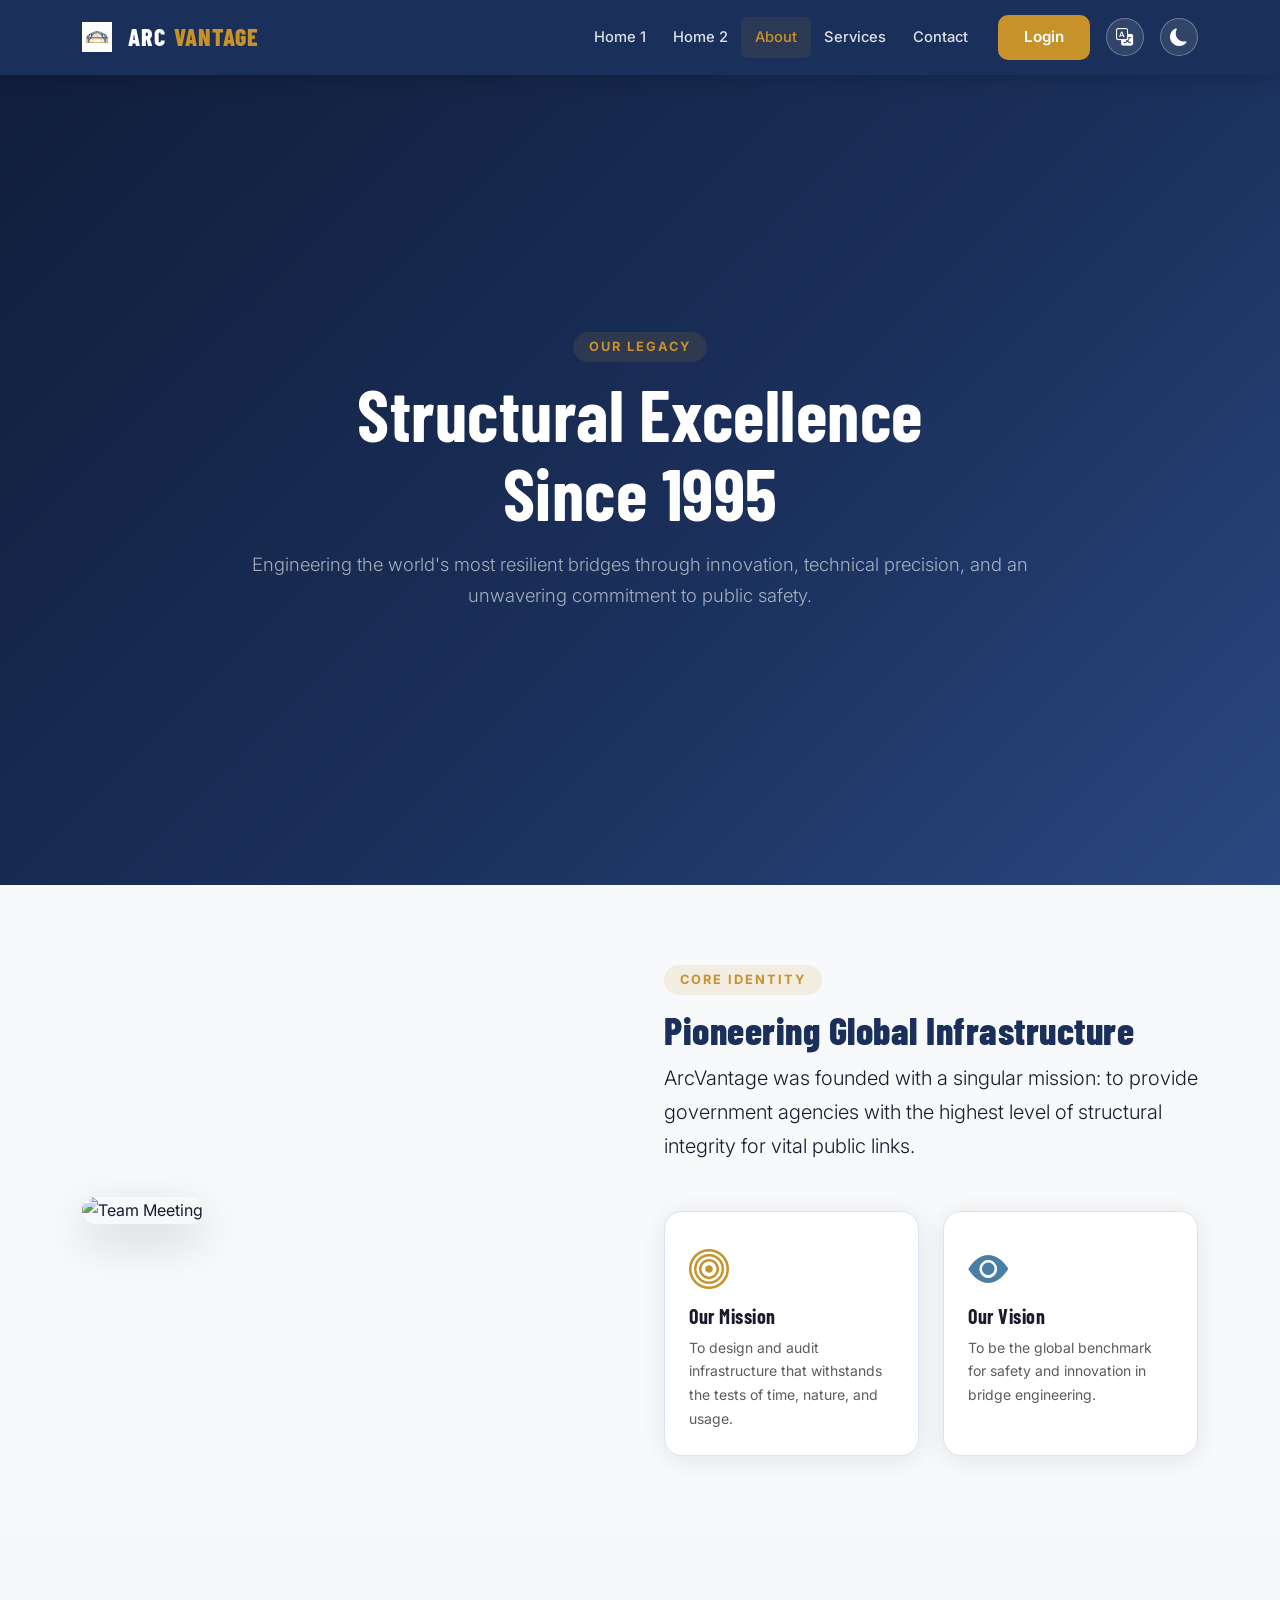
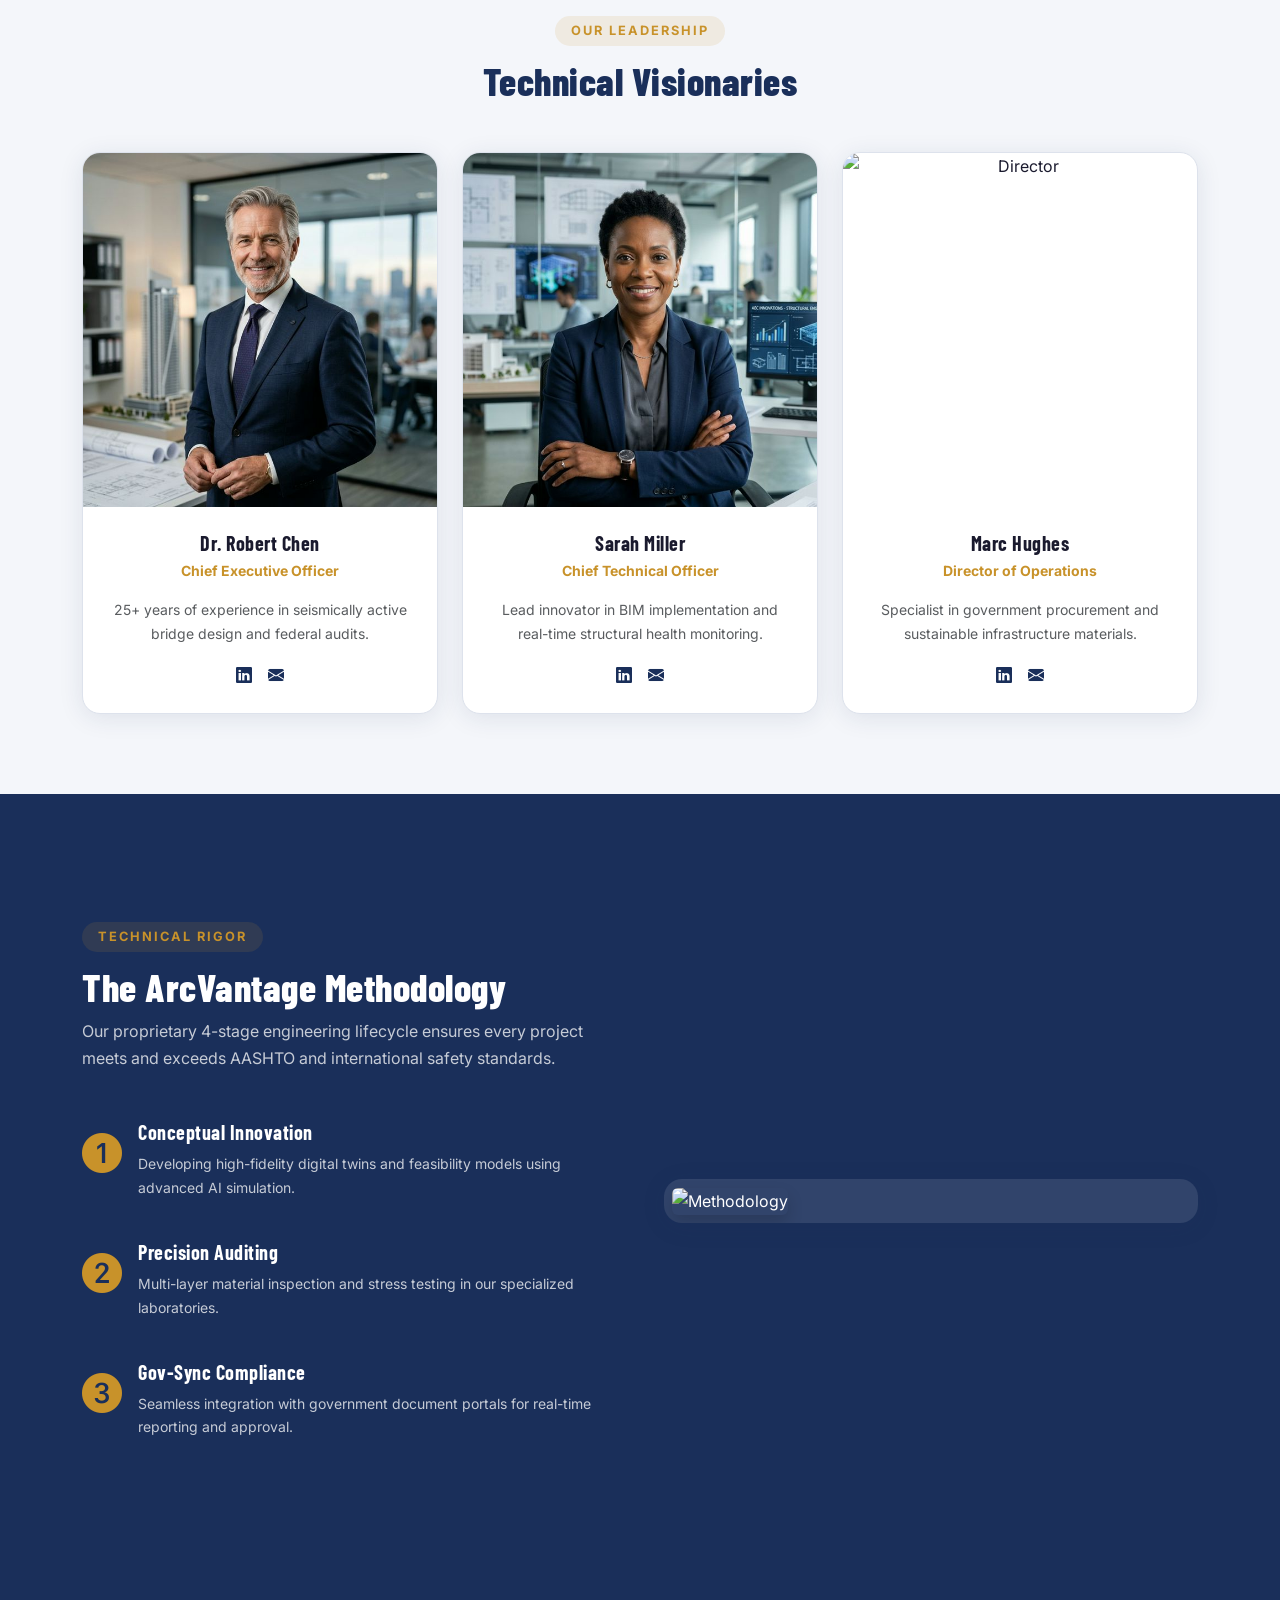
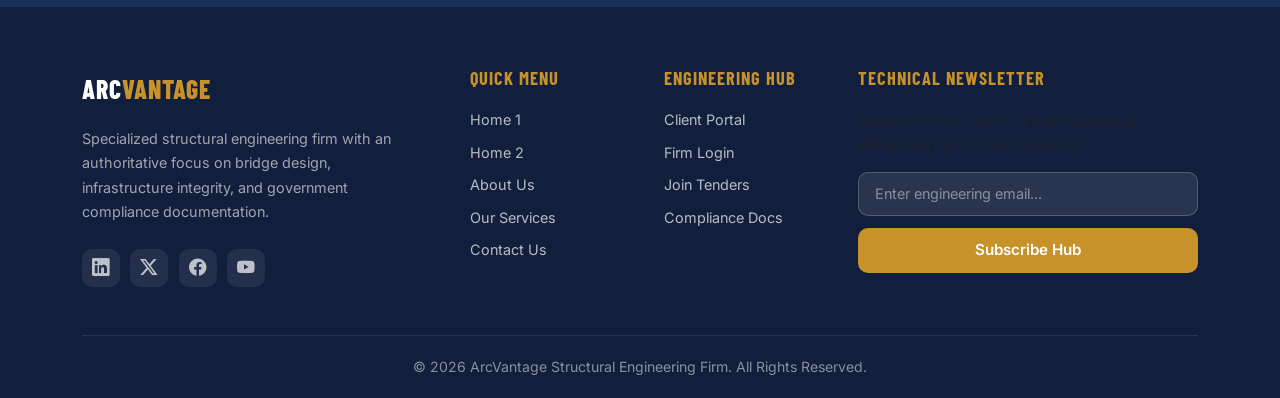
==== about.html @ 7112fae0 "Standardize brand logo, login button color, and enhance button hover across all pages" ====
<!DOCTYPE html>
<html lang="en" dir="ltr">
<head>
    <meta charset="UTF-8">
    <meta name="viewport" content="width=device-width, initial-scale=1.0">
    <title>About Us - ArcVantage Bridge Specialists</title>
    <!-- Favicon -->
    <link rel="icon" type="image/png" href="assets/images/favicon.png">
    
    <!-- Bootstrap 5 -->
    <link href="https://cdn.jsdelivr.net/npm/bootstrap@5.3.0/dist/css/bootstrap.min.css" rel="stylesheet">
    <!-- Bootstrap Icons -->
    <link rel="stylesheet" href="https://cdn.jsdelivr.net/npm/bootstrap-icons@1.11.1/font/bootstrap-icons.css">
    <!-- Google Fonts -->
    <link href="https://fonts.googleapis.com/css2?family=Barlow+Condensed:wght@600;700&family=Inter:wght@400;500;600;700&display=swap" rel="stylesheet">
    <!-- Custom CSS -->
    <link rel="stylesheet" href="assets/css/style.css">
</head>
<body>

    <!-- Header / Navbar -->
    <nav class="navbar navbar-expand-lg brand-navbar sticky-top">
        <div class="container">
            <a class="navbar-brand d-flex align-items-center" href="index.html">
                <img src="assets/images/favicon.png" alt="ArcVantage" class="brand-favicon me-2" style="height: 30px;">
                ARC<span>VANTAGE</span>
            </a>
            
            <button class="navbar-toggler border-0 text-white" type="button" data-bs-toggle="offcanvas" data-bs-target="#offcanvasNavbar">
                <i class="bi bi-list fs-1"></i>
            </button>

            <!-- Desktop Menu -->
            <div class="collapse navbar-collapse" id="navbarNav">
                    <ul class="navbar-nav ms-auto mb-2 mb-lg-0 align-items-center">
                        <li class="nav-item"><a class="nav-link" href="index.html">Home 1</a></li>
                        <li class="nav-item"><a class="nav-link" href="home2.html">Home 2</a></li>
                        <li class="nav-item"><a class="nav-link active" href="about.html">About</a></li>
                        <li class="nav-item"><a class="nav-link" href="services.html">Services</a></li>
                        <li class="nav-item"><a class="nav-link" href="contact.html">Contact</a></li>
                        <li class="nav-item ms-lg-3">
                            <a href="login.html" class="btn btn-brand-secondary btn-sm px-4 text-white">Login</a>
                        </li>
                    </ul>
                    <div id="rtlToggle" class="ms-lg-3" title="Toggle RTL"><i class="bi bi-translate"></i></div>
                    <div id="themeToggle" class="ms-lg-3"><i class="bi bi-moon-fill"></i></div>
                </div>
            </div>
        </div>
    </nav>

    <!-- Mobile Offcanvas -->
    <div class="offcanvas offcanvas-end offcanvas-dark" tabindex="-1" id="offcanvasNavbar">
        <div class="offcanvas-header">
            <h5 class="offcanvas-title footer-brand-name">ARC<span>VANTAGE</span></h5>
            <button type="button" class="btn-close" data-bs-dismiss="offcanvas"></button>
        </div>
        <div class="offcanvas-body">
            <ul class="navbar-nav justify-content-end flex-grow-1 pe-3">
                <li class="nav-item"><a class="nav-link" href="index.html">Home 1</a></li>
                <li class="nav-item"><a class="nav-link" href="home2.html">Home 2</a></li>
                <li class="nav-item"><a class="nav-link active" href="about.html">About</a></li>
                <li class="nav-item"><a class="nav-link" href="services.html">Services</a></li>
                <li class="nav-item"><a class="nav-link" href="contact.html">Contact</a></li>
                <li class="nav-item mt-3"><a href="login.html" class="btn btn-brand-secondary w-100 text-white">Login</a></li>
            </ul>
        </div>
    </div>

    <!-- Hero Section -->
    <header class="hero-section text-white py-5 position-relative">
        <div class="hero-overlay" style="background-image: url('https://images.unsplash.com/photo-1504307651254-35680f356dfd?auto=format&fit=crop&w=1920&h=1080'); opacity: 0.3;"></div>
        <div class="container py-lg-5 text-center position-relative z-1">
            <span class="section-label">Our Legacy</span>
            <h1 class="display-3 fw-bold mb-3">Structural Excellence <br>Since 1995</h1>
            <p class="lead opacity-75 mx-auto" style="max-width: 800px;">Engineering the world's most resilient bridges through innovation, technical precision, and an unwavering commitment to public safety.</p>
        </div>
    </header>

    <!-- Mission & Vision -->
    <section class="section-pad bg-light">
        <div class="container">
            <div class="row g-5 align-items-center">
                <div class="col-lg-6">
                    <img src="https://images.unsplash.com/photo-1600880292203-757bb62b4baf?auto=format&fit=crop&w=800&h=800" class="img-fluid rounded-4 shadow-lg" alt="Team Meeting">
                </div>
                <div class="col-lg-6">
                    <span class="section-label">Core Identity</span>
                    <h2 class="section-title">Pioneering Global Infrastructure</h2>
                    <p class="lead mb-4">ArcVantage was founded with a singular mission: to provide government agencies with the highest level of structural integrity for vital public links.</p>
                    
                    <div class="row g-4 mt-2">
                        <div class="col-md-6">
                            <div class="brand-card p-4 h-100">
                                <i class="bi bi-bullseye text-secondary-brand fs-1 mb-3"></i>
                                <h5>Our Mission</h5>
                                <p class="small text-muted mb-0">To design and audit infrastructure that withstands the tests of time, nature, and usage.</p>
                            </div>
                        </div>
                        <div class="col-md-6">
                            <div class="brand-card p-4 h-100">
                                <i class="bi bi-eye-fill text-tertiary-brand fs-1 mb-3"></i>
                                <h5>Our Vision</h5>
                                <p class="small text-muted mb-0">To be the global benchmark for safety and innovation in bridge engineering.</p>
                            </div>
                        </div>
                    </div>
                </div>
            </div>
        </div>
    </section>

    <!-- Leadership Section -->
    <section class="section-pad">
        <div class="container text-center">
            <span class="section-label">Our Leadership</span>
            <h2 class="section-title">Technical Visionaries</h2>
            <div class="row g-4 mt-4">
                <div class="col-md-4">
                    <div class="brand-card p-0 overflow-hidden h-100 d-flex flex-column">
                        <img src="assets/images/ceo_portrait.png" class="img-fluid w-100" style="aspect-ratio: 1/1; object-fit: cover; object-position: top;" alt="CEO">
                        <div class="p-4 d-flex flex-column flex-grow-1">
                            <h5 class="mb-1">Dr. Robert Chen</h5>
                            <p class="small text-secondary-brand fw-bold mb-3">Chief Executive Officer</p>
                            <p class="small text-muted flex-grow-1">25+ years of experience in seismically active bridge design and federal audits.</p>
                            <div class="d-flex justify-content-center gap-3 mt-auto">
                                <a href="#" class="text-primary-brand"><i class="bi bi-linkedin"></i></a>
                                <a href="#" class="text-primary-brand"><i class="bi bi-envelope-fill"></i></a>
                            </div>
                        </div>
                    </div>
                </div>
                <!-- Leader 2 -->
                <div class="col-md-4">
                    <div class="brand-card p-0 overflow-hidden h-100 d-flex flex-column">
                        <img src="assets/images/cto_portrait.png" class="img-fluid w-100" style="aspect-ratio: 1/1; object-fit: cover; object-position: top;" alt="CTO">
                        <div class="p-4 d-flex flex-column flex-grow-1">
                            <h5 class="mb-1">Sarah Miller</h5>
                            <p class="small text-secondary-brand fw-bold mb-3">Chief Technical Officer</p>
                            <p class="small text-muted flex-grow-1">Lead innovator in BIM implementation and real-time structural health monitoring.</p>
                            <div class="d-flex justify-content-center gap-3 mt-auto">
                                <a href="#" class="text-primary-brand"><i class="bi bi-linkedin"></i></a>
                                <a href="#" class="text-primary-brand"><i class="bi bi-envelope-fill"></i></a>
                            </div>
                        </div>
                    </div>
                </div>
                <!-- Leader 3 -->
                <div class="col-md-4">
                    <div class="brand-card p-0 overflow-hidden h-100 d-flex flex-column">
                        <img src="https://images.unsplash.com/photo-1519085360753-af0119f7cbe7?auto=format&fit=crop&w=400&h=400" class="img-fluid w-100" style="aspect-ratio: 1/1; object-fit: cover; object-position: top;" alt="Director">
                        <div class="p-4 d-flex flex-column flex-grow-1">
                            <h5 class="mb-1">Marc Hughes</h5>
                            <p class="small text-secondary-brand fw-bold mb-3">Director of Operations</p>
                            <p class="small text-muted flex-grow-1">Specialist in government procurement and sustainable infrastructure materials.</p>
                            <div class="d-flex justify-content-center gap-3 mt-auto">
                                <a href="#" class="text-primary-brand"><i class="bi bi-linkedin"></i></a>
                                <a href="#" class="text-primary-brand"><i class="bi bi-envelope-fill"></i></a>
                            </div>
                        </div>
                    </div>
                </div>
            </div>
        </div>
    </section>

    <!-- Methodology / Stats -->
    <section class="section-pad bg-primary-brand text-white">
        <div class="container">
            <div class="row g-5 align-items-center">
                <div class="col-lg-6 py-5">
                    <span class="section-label">Technical Rigor</span>
                    <h2 class="section-title text-white">The ArcVantage Methodology</h2>
                    <p class="opacity-75 mb-5">Our proprietary 4-stage engineering lifecycle ensures every project meets and exceeds AASHTO and international safety standards.</p>
                    
                    <ul class="list-unstyled">
                        <li class="mb-4 d-flex gap-3">
                            <div class="fs-1 text-secondary-brand"><i class="bi bi-1-circle-fill"></i></div>
                            <div>
                                <h5 class="text-white">Conceptual Innovation</h5>
                                <p class="small opacity-75">Developing high-fidelity digital twins and feasibility models using advanced AI simulation.</p>
                            </div>
                        </li>
                        <li class="mb-4 d-flex gap-3">
                            <div class="fs-1 text-secondary-brand"><i class="bi bi-2-circle-fill"></i></div>
                            <div>
                                <h5 class="text-white">Precision Auditing</h5>
                                <p class="small opacity-75">Multi-layer material inspection and stress testing in our specialized laboratories.</p>
                            </div>
                        </li>
                        <li class="mb-4 d-flex gap-3">
                            <div class="fs-1 text-secondary-brand"><i class="bi bi-3-circle-fill"></i></div>
                            <div>
                                <h5 class="text-white">Gov-Sync Compliance</h5>
                                <p class="small opacity-75">Seamless integration with government document portals for real-time reporting and approval.</p>
                            </div>
                        </li>
                    </ul>
                </div>
                <div class="col-lg-6">
                    <div class="brand-card p-2 bg-white bg-opacity-10 border-0">
                        <img src="https://images.unsplash.com/photo-1460925895917-afdab827c52f?auto=format&fit=crop&w=800&h=600" class="img-fluid rounded shadow" alt="Methodology">
                    </div>
                </div>
            </div>
        </div>
    </section>

    <!-- Footer -->
    <footer class="brand-footer">
        <div class="container">
            <div class="row g-5">
                <div class="col-lg-4">
                    <div class="footer-brand-name">ARC<span>VANTAGE</span></div>
                    <p class="footer-desc mt-3">Specialized structural engineering firm with an authoritative focus on bridge design, infrastructure integrity, and government compliance documentation.</p>
                    <div class="social-icons mt-4">
                        <a href="#"><i class="bi bi-linkedin"></i></a>
                        <a href="#"><i class="bi bi-twitter-x"></i></a>
                        <a href="#"><i class="bi bi-facebook"></i></a>
                        <a href="#"><i class="bi bi-youtube"></i></a>
                    </div>
                </div>
                <div class="col-md-4 col-lg-2">
                    <h5>Quick Menu</h5>
                    <a href="index.html">Home 1</a>
                    <a href="home2.html">Home 2</a>
                    <a href="about.html">About Us</a>
                    <a href="services.html">Our Services</a>
                    <a href="contact.html">Contact Us</a>
                </div>
                <div class="col-md-4 col-lg-2">
                    <h5>Engineering Hub</h5>
                    <a href="dashboard.html">Client Portal</a>
                    <a href="login.html">Firm Login</a>
                    <a href="signup.html">Join Tenders</a>
                    <a href="#">Compliance Docs</a>
                </div>
                <div class="col-lg-4">
                    <h5>Technical Newsletter</h5>
                    <p class="small text-muted mb-3">Subscribe to receive technical engineering whitepapers and project updates.</p>
                    <form class="footer-newsletter">
                        <input type="email" placeholder="Enter engineering email..." required>
                        <button type="submit" class="btn btn-brand-secondary w-100">Subscribe Hub</button>
                    </form>
                </div>
            </div>
            <div class="footer-bottom text-center">
                <p class="mb-0">© 2026 ArcVantage Structural Engineering Firm. All Rights Reserved.</p>
            </div>
        </div>
    </footer>

    <!-- Back to Top -->
    <a href="#" class="back-to-top" id="backToTop"><i class="bi bi-arrow-up"></i></a>

    <!-- Scripts -->
    <script src="https://cdn.jsdelivr.net/npm/bootstrap@5.3.0/dist/js/bootstrap.bundle.min.js"></script>
    <script src="assets/js/main.js"></script>
</body>
</html>
---- assets/css/style.css ----
/* ============================================================
   ARCVANTAGE BRIDGE ENGINEERING
   Global Design System — style.css
   Colors: Primary #1A2F5A | Secondary #C8922A | Tertiary #4A7FA5
   ============================================================ */

/* ---- Google Fonts ---- */
@import url('https://fonts.googleapis.com/css2?family=Inter:wght@300;400;500;600;700;800;900&family=Barlow+Condensed:wght@600;700;800&display=swap');

/* ---- CSS Custom Properties (Light Theme) ---- */
:root {
  --primary:        #1A2F5A;
  --primary-dark:   #111e3c;
  --primary-light:  #2a4880;
  --secondary:      #C8922A;
  --secondary-dark: #a5731c;
  --secondary-light:#e0a83a;
  --tertiary:       #4A7FA5;
  --tertiary-dark:  #326182;
  --tertiary-light: #6fa3c4;

  --bg:             #f4f6fa;
  --bg-card:        #ffffff;
  --bg-navbar:      #1A2F5A;
  --text-main:      #1a1a2e;
  --text-muted:     #6c757d;
  --text-light:     #ffffff;
  --border:         #dde2ec;
  --shadow:         0 4px 24px rgba(26,47,90,0.10);
  --shadow-hover:   0 8px 32px rgba(26,47,90,0.18);
  --radius:         10px;
  --radius-lg:      18px;
  --transition:     all 0.3s ease;
}

/* ---- Dark Theme ---- */
[data-theme="dark"] {
  --bg:           #0f172a; /* Slightly lighter navy for better depth */
  --bg-card:      #1e293b; /* More distinct card background */
  --bg-navbar:    #0f172a;
  --text-main:    #f8fafc; /* Crisp white for main text */
  --text-muted:   #cbd5e1; /* Significantly brighter muted text for contrast (was #9aa3b8) */
  --border:       #334155;
  --shadow:       0 4px 24px rgba(0,0,0,0.45);
  --shadow-hover: 0 8px 32px rgba(0,0,0,0.60);
}

/* ---- Reset & Base ---- */
*, *::before, *::after { box-sizing: border-box; margin: 0; padding: 0; }
html { scroll-behavior: smooth; }
body {
  font-family: 'Inter', sans-serif;
  background-color: var(--bg);
  color: var(--text-main);
  transition: background-color 0.3s ease, color 0.3s ease;
  line-height: 1.7;
  font-size: 16px;
}
img {
  max-width: 100%;
  height: auto;
}

/* ---- Typography ---- */
h1,h2,h3,h4,h5,h6 {
  font-family: 'Barlow Condensed', 'Inter', sans-serif;
  font-weight: 700;
  letter-spacing: 0.5px;
  color: var(--text-main);
  line-height: 1.2;
}
.text-primary-brand { color: var(--primary) !important; transition: var(--transition); }
.text-secondary-brand { color: var(--secondary) !important; transition: var(--transition); }
.text-tertiary-brand { color: var(--tertiary) !important; transition: var(--transition); }

.text-primary-brand:hover, .text-secondary-brand:hover, .text-tertiary-brand:hover {
  text-decoration: underline !important;
  opacity: 0.85;
}

/* ---- Buttons ---- */
.btn-brand-primary {
  background: var(--primary);
  color: #fff;
  border: 2px solid var(--primary);
  border-radius: var(--radius);
  padding: 0.55rem 1.5rem;
  font-weight: 600;
  font-size: 0.95rem;
  transition: var(--transition);
  text-decoration: none;
  display: inline-flex;
  align-items: center;
  justify-content: center;
  gap: 0.4rem;
}
.btn-brand-primary:hover {
  background: var(--primary-light);
  border-color: var(--primary-light);
  color: #fff;
  transform: translateY(-3px) scale(1.03);
  box-shadow: 0 8px 25px rgba(26,47,90,0.35);
  filter: brightness(1.15);
}
.btn-brand-secondary {
  background: var(--secondary);
  color: #fff;
  border: 2px solid var(--secondary);
  border-radius: var(--radius);
  padding: 0.55rem 1.5rem;
  font-weight: 600;
  font-size: 0.95rem;
  transition: var(--transition);
  text-decoration: none;
  display: inline-flex;
  align-items: center;
  justify-content: center;
  gap: 0.4rem;
}
.btn-brand-secondary:hover {
  background: var(--secondary-dark);
  border-color: var(--secondary-dark);
  color: #fff;
  transform: translateY(-3px) scale(1.03);
  box-shadow: 0 8px 25px rgba(200,146,42,0.4);
  filter: brightness(1.15);
}
.btn-brand-outline {
  background: transparent;
  color: var(--primary);
  border: 2px solid var(--primary);
  border-radius: var(--radius);
  padding: 0.55rem 1.5rem;
  font-weight: 600;
  font-size: 0.95rem;
  transition: var(--transition);
  text-decoration: none;
  display: inline-flex;
  align-items: center;
  gap: 0.4rem;
}
.btn-brand-outline:hover {
  background: var(--primary);
  color: #fff;
  transform: translateY(-3px) scale(1.03);
  box-shadow: 0 8px 25px rgba(26,47,90,0.35);
  filter: brightness(1.15);
}
.btn-brand-outline-light {
  background: transparent;
  color: #fff;
  border: 2px solid rgba(255,255,255,0.7);
  border-radius: var(--radius);
  padding: 0.55rem 1.5rem;
  font-weight: 600;
  font-size: 0.95rem;
  transition: var(--transition);
  text-decoration: none;
  display: inline-flex;
  align-items: center;
  gap: 0.4rem;
}
.btn-brand-outline-light:hover {
  background: rgba(255,255,255,0.2);
  color: #fff;
  transform: translateY(-3px) scale(1.03);
  box-shadow: 0 8px 25px rgba(255,255,255,0.15);
}

/* ---- Global Button Hover Highlight ---- */
.btn:hover {
  transform: translateY(-2px);
  filter: brightness(1.1);
  transition: var(--transition);
}
.social-login-btn:hover {
  transform: translateY(-2px) scale(1.02);
  box-shadow: 0 6px 20px rgba(26,47,90,0.15);
  filter: brightness(1.05);
}

/* ---- Cards ---- */
.brand-card {
  background: var(--bg-card);
  border-radius: var(--radius-lg);
  border: 1px solid var(--border);
  box-shadow: var(--shadow);
  transition: var(--transition);
  overflow: hidden;
}
.brand-card:hover {
  box-shadow: var(--shadow-hover);
  transform: translateY(-4px);
}
.brand-card .card-img-top {
  height: 200px;
  object-fit: cover;
  width: 100%;
}
.brand-card .card-body { padding: 1.5rem; }

/* ---- Section Utilities ---- */
.section-pad { padding: 80px 0; }
.section-pad-sm { padding: 50px 0; }

.section-title {
  font-size: 2.4rem;
  font-weight: 800;
  color: var(--primary);
  margin-bottom: 0.5rem;
}
[data-theme="dark"] .section-title { color: var(--secondary); }

.section-subtitle {
  font-size: 1.05rem;
  color: var(--text-muted);
  max-width: 600px;
  margin: 0 auto 2.5rem;
}

.section-label {
  display: inline-block;
  background: rgba(200,146,42,0.12);
  color: var(--secondary);
  font-size: 0.8rem;
  font-weight: 700;
  letter-spacing: 2px;
  text-transform: uppercase;
  border-radius: 50px;
  padding: 0.25rem 1rem;
  margin-bottom: 0.75rem;
}

.navbar-brand {
  font-family: 'Barlow Condensed', sans-serif;
  font-size: 1.5rem;
  font-weight: 800;
  letter-spacing: 1px;
  display: flex !important;
  align-items: center;
  gap: 0.5rem;
  text-decoration: none;
  transition: var(--transition);
  color: var(--primary);
}
.navbar-brand span { color: var(--secondary); }
.navbar-brand:hover { opacity: 0.85; }

/* ---- Navbar ---- */
.brand-navbar {
  background: var(--bg-navbar) !important;
  padding: 0.75rem 0;
  box-shadow: 0 2px 20px rgba(0,0,0,0.2);
  position: sticky;
  top: 0;
  z-index: 1050;
}
.brand-navbar .navbar-brand {
  font-family: 'Barlow Condensed', sans-serif;
  font-size: 1.5rem;
  font-weight: 800;
  color: #fff !important;
  letter-spacing: 1px;
  display: flex;
  align-items: center;
  gap: 0.5rem;
}
.brand-navbar .navbar-brand span { color: var(--secondary); }
.brand-navbar .nav-link {
  color: rgba(255,255,255,0.85) !important;
  font-weight: 500;
  font-size: 0.92rem;
  padding: 0.5rem 0.85rem !important;
  border-radius: 6px;
  transition: var(--transition);
}
.brand-navbar .nav-link:hover,
.brand-navbar .nav-link.active {
  color: var(--secondary) !important;
  background: rgba(200,146,42,0.1);
}

/* ---- Dropdown in Navbar ---- */
.brand-navbar .dropdown-menu {
  background: var(--bg-card);
  border: 1px solid var(--border);
  border-radius: var(--radius);
  box-shadow: var(--shadow-hover);
  min-width: 200px;
}
.brand-navbar .dropdown-item {
  color: var(--text-main);
  font-weight: 500;
  padding: 0.55rem 1.25rem;
  transition: var(--transition);
}
.brand-navbar .dropdown-item:hover {
  background: rgba(26,47,90,0.08);
  color: var(--primary);
}
[data-theme="dark"] .brand-navbar .dropdown-item:hover { color: var(--secondary); }

.navbar-btn { min-width: 90px; justify-content: center; }

/* ---- Theme Toggle ---- */
#themeToggle {
  background: rgba(255,255,255,0.1);
  border: 1.5px solid rgba(255,255,255,0.3);
  color: #fff;
  border-radius: 50px;
  width: 38px;
  height: 38px;
  display: flex;
  align-items: center;
  justify-content: center;
  cursor: pointer;
  transition: var(--transition);
  font-size: 1.1rem;
}
#themeToggle:hover {
  background: var(--secondary);
  border-color: var(--secondary);
}

/* ---- Hero Sections ---- */
.hero-section {
  min-height: 90vh;
  display: flex;
  align-items: center;
  position: relative;
  overflow: hidden;
  background: linear-gradient(135deg, var(--primary-dark) 0%, var(--primary) 55%, var(--primary-light) 100%);
}
.hero-overlay {
  position: absolute;
  inset: 0;
  background-position: center;
  background-size: cover;
  background-repeat: no-repeat;
  opacity: 0.18;
  z-index: 0;
}
.hero-bg-main { background-image: url('../images/hero.png'); }
.hero-bg-about { background-image: url('../images/team.png'); }
.hero-bg-services { background-image: url('../images/construction.png'); }
.hero-bg-contact { background-image: url('../images/maintenance.png'); }
.hero-bg-home2 { background-image: url('../images/digitaltwin.png'); }
.hero-section h1 {
  font-size: clamp(2.5rem, 6vw, 4.5rem);
  font-weight: 900;
  color: #fff;
  line-height: 1.1;
}
.hero-section h1 span { color: var(--secondary); }
.hero-section p { color: rgba(255,255,255,0.82); font-size: 1.15rem; }

/* ---- Stat Cards ---- */
.stat-card {
  text-align: center;
  padding: 2rem 1.5rem;
  background: var(--bg-card);
  border-radius: var(--radius-lg);
  border: 1px solid var(--border);
  box-shadow: var(--shadow);
  transition: var(--transition);
  height: 100%;
  display: flex;
  flex-direction: column;
  justify-content: center;
}
.stat-card:hover { transform: translateY(-4px); box-shadow: var(--shadow-hover); }
.stat-card .stat-number {
  font-size: 3rem;
  font-weight: 800;
  font-family: 'Barlow Condensed', sans-serif;
  color: var(--secondary);
}
.stat-card .stat-label {
  color: var(--text-muted);
  font-size: 0.9rem;
  font-weight: 600;
  text-transform: uppercase;
  letter-spacing: 1px;
}

/* ---- Badge / Tag ---- */
.brand-badge {
  display: inline-block;
  background: var(--primary);
  color: #fff;
  font-size: 0.75rem;
  font-weight: 700;
  padding: 0.2rem 0.75rem;
  border-radius: 50px;
  letter-spacing: 1px;
}
.brand-badge-gold {
  background: var(--secondary);
}
.brand-badge-teal {
  background: var(--tertiary);
}

/* ---- Project Cards ---- */
.project-card {
  position: relative;
  border-radius: var(--radius-lg);
  overflow: hidden;
  background: var(--bg-card);
  box-shadow: var(--shadow);
  transition: var(--transition);
}
.project-card:hover { transform: translateY(-6px); box-shadow: var(--shadow-hover); }
.project-card img { width: 100%; height: 240px; object-fit: cover; }
.project-card .project-info {
  padding: 1.25rem;
  border-top: 3px solid var(--secondary);
}
.project-card .project-category {
  font-size: 0.78rem;
  font-weight: 700;
  color: var(--tertiary);
  text-transform: uppercase;
  letter-spacing: 1.5px;
}

/* ---- Service Cards (services.html) ---- */
.service-card {
  background: var(--bg-card);
  border-radius: var(--radius-lg);
  border: 1px solid var(--border);
  box-shadow: var(--shadow);
  overflow: hidden;
  transition: var(--transition);
  height: 100%;
}
.service-card:hover { transform: translateY(-6px); box-shadow: var(--shadow-hover); border-color: var(--secondary); }
.service-card .svc-img { height: 180px; object-fit: cover; width: 100%; }
.service-card .svc-body { padding: 1.5rem; }
.service-card .svc-icon {
  width: 54px; height: 54px;
  background: linear-gradient(135deg, var(--primary), var(--tertiary));
  border-radius: 14px;
  display: flex; align-items: center; justify-content: center;
  color: #fff; font-size: 1.5rem;
  margin-bottom: 1rem;
  transition: var(--transition);
}
.service-card:hover .svc-icon { background: linear-gradient(135deg, var(--secondary), var(--secondary-dark)); }

/* ---- Footer ---- */
.brand-footer {
  background: var(--primary-dark);
  color: rgba(255,255,255,0.8);
  padding: 60px 0 0;
}
.brand-footer h5 {
  color: var(--secondary);
  font-family: 'Barlow Condensed', sans-serif;
  font-size: 1.15rem;
  font-weight: 700;
  letter-spacing: 1px;
  text-transform: uppercase;
  margin-bottom: 1.2rem;
}
.brand-footer a {
  color: rgba(255,255,255,0.7);
  text-decoration: none;
  font-size: 0.9rem;
  transition: var(--transition);
  display: block;
  margin-bottom: 0.5rem;
}
.brand-footer a:hover { color: var(--secondary); padding-left: 4px; }
.brand-footer .footer-brand-name {
  font-family: 'Barlow Condensed', sans-serif;
  font-size: 1.6rem;
  font-weight: 800;
  color: #fff;
  letter-spacing: 1px;
}
.brand-footer .footer-brand-name span { color: var(--secondary); }
.brand-footer .footer-desc { font-size: 0.9rem; color: rgba(255,255,255,0.6); }
.social-icons a {
  display: inline-flex;
  align-items: center;
  justify-content: center;
  width: 38px; height: 38px;
  background: rgba(255,255,255,0.08);
  border-radius: 10px;
  color: rgba(255,255,255,0.7);
  font-size: 1.1rem;
  transition: var(--transition);
  margin-right: 0.4rem;
  text-decoration: none;
}
.social-icons a:hover { background: var(--secondary); color: #fff; transform: translateY(-3px); }
.social-icons.social-dark a {
  background: var(--primary);
  color: #fff;
}
.social-icons.social-dark a:hover {
  background: var(--secondary);
  color: #fff;
}
[data-theme="dark"] .social-icons.social-dark a {
  background: var(--secondary);
  color: var(--primary);
}
[data-theme="dark"] .social-icons.social-dark a:hover {
  background: #fff;
  color: var(--primary);
}

.footer-newsletter input {
  background: rgba(255,255,255,0.1);
  border: 1.5px solid rgba(255,255,255,0.2);
  color: #fff;
  border-radius: var(--radius);
  padding: 0.55rem 1rem;
  font-size: 0.9rem;
  width: 100%;
  margin-bottom: 0.75rem;
  outline: none;
  transition: var(--transition);
}
.footer-newsletter input::placeholder { color: rgba(255,255,255,0.45); }
.footer-newsletter input:focus { border-color: var(--secondary); background: rgba(255,255,255,0.15); }
.footer-bottom {
  border-top: 1px solid rgba(255,255,255,0.1);
  padding: 1.2rem 0;
  margin-top: 2.5rem;
  font-size: 0.88rem;
  color: rgba(255,255,255,0.5);
}

/* ---- Back to Top ---- */
#backToTop {
  position: fixed;
  bottom: 2rem;
  right: 2rem;
  z-index: 999;
  width: 44px; height: 44px;
  background: var(--secondary);
  color: #fff;
  border: none;
  border-radius: 50%;
  font-size: 1.2rem;
  display: none;
  align-items: center;
  justify-content: center;
  cursor: pointer;
  box-shadow: 0 4px 16px rgba(200,146,42,0.4);
  transition: var(--transition);
}
#backToTop.show { display: flex; }
#backToTop:hover { background: var(--secondary-dark); transform: translateY(-4px); }

/* ---- Auth Pages ---- */
.auth-wrapper {
  min-height: 100vh;
  display: flex;
  align-items: center;
  justify-content: center;
  background: linear-gradient(135deg, var(--primary-dark) 0%, var(--primary) 60%, var(--tertiary) 100%);
  padding: 2rem 1rem;
}
.auth-card {
  background: var(--bg-card);
  border-radius: var(--radius-lg);
  padding: 2.5rem 2rem;
  width: 100%;
  max-width: 440px;
  box-shadow: 0 16px 48px rgba(0,0,0,0.2);
}
.auth-card h2 { font-size: 2rem; font-weight: 800; color: var(--primary); }
[data-theme="dark"] .auth-card h2 { color: var(--secondary); }
.auth-card .form-control {
  background: var(--bg-card); /* Use card background for better contrast against wrapper */
  border: 1.5px solid var(--border);
  color: var(--text-main);
  border-radius: var(--radius);
  padding: 0.65rem 1rem;
  transition: var(--transition);
}
.auth-card .form-control:focus {
  border-color: var(--secondary); /* Use secondary for better visibility on focus */
  box-shadow: 0 0 0 3px rgba(200,146,42,0.15);
  background: var(--bg);
}

/* ---- Dark Mode Contrast Fixes ---- */
[data-theme="dark"] ::placeholder {
  color: var(--text-muted) !important;
  opacity: 1 !important;
}
[data-theme="dark"] :-ms-input-placeholder { color: var(--text-muted) !important; }
[data-theme="dark"] ::-ms-input-placeholder { color: var(--text-muted) !important; }

[data-theme="dark"] .bg-light { background-color: var(--bg) !important; color: var(--text-main) !important; }
[data-theme="dark"] .bg-white { background-color: var(--bg-card) !important; color: var(--text-main) !important; }
[data-theme="dark"] .text-muted { color: var(--text-muted) !important; }
[data-theme="dark"] .form-control { background-color: var(--bg); border-color: var(--border); color: var(--text-main); }
[data-theme="dark"] .form-control:focus { background-color: var(--bg-card); color: var(--text-main); }
[data-theme="dark"] select.form-select { background-color: var(--bg); color: var(--text-main); border-color: var(--border); }
.social-login-btn {
  display: flex;
  align-items: center;
  justify-content: center;
  gap: 0.6rem;
  width: 100%;
  padding: 0.6rem 1rem;
  border-radius: var(--radius);
  border: 1.5px solid var(--border);
  background: var(--bg-card);
  color: var(--text-main);
  font-weight: 600;
  font-size: 0.9rem;
  display: flex;
  align-items: center;
  justify-content: center;
  gap: 0.6rem;
  width: 100%;
}
.social-login-btn:hover { border-color: var(--primary); color: var(--primary); background: rgba(26,47,90,0.05); }
.auth-divider {
  display: flex;
  align-items: center;
  gap: 1rem;
  color: var(--text-muted);
  font-size: 0.85rem;
  margin: 1.25rem 0;
}
.auth-divider::before, .auth-divider::after {
  content: '';
  flex: 1;
  height: 1px;
  background: var(--border);
}

/* ---- Dashboard ---- */
.dashboard-wrapper { display: flex; min-height: 100vh; }
.dash-sidebar {
  width: 260px;
  min-height: 100vh;
  background: var(--primary);
  color: #fff;
  flex-shrink: 0;
  position: fixed;
  top: 0; left: 0;
  z-index: 200;
  display: flex;
  flex-direction: column;
  transition: var(--transition);
}
[dir="rtl"] .dash-sidebar { left: auto; right: 0; }
.dash-sidebar .sidebar-brand {
  padding: 1.5rem 1.25rem 1rem;
  border-bottom: 1px solid rgba(255,255,255,0.12);
}
.dash-sidebar .sidebar-brand-name {
  font-family: 'Barlow Condensed', sans-serif;
  font-size: 1.35rem;
  font-weight: 800;
  color: #fff;
  letter-spacing: 1px;
}
.dash-sidebar .sidebar-brand-name span { color: var(--secondary); }
.dash-sidebar .sidebar-brand-sub {
  font-size: 0.72rem;
  color: rgba(255,255,255,0.55);
  letter-spacing: 1px;
  text-transform: uppercase;
  display: block;
  margin-top: 2px;
}
.sidebar-nav { padding: 1.5rem 0; flex: 1; }
.sidebar-nav .nav-section-label {
  font-size: 0.68rem;
  font-weight: 700;
  letter-spacing: 2px;
  text-transform: uppercase;
  color: rgba(255,255,255,0.4);
  padding: 0.75rem 1.5rem 0.35rem;
}
.sidebar-nav .nav-link {
  color: rgba(255,255,255,0.78);
  padding: 0.7rem 1.5rem;
  border-radius: 0;
  font-size: 0.92rem;
  font-weight: 500;
  display: flex;
  align-items: center;
  gap: 0.75rem;
  transition: var(--transition);
  border-left: 3px solid transparent;
  text-decoration: none;
}
[dir="rtl"] .sidebar-nav .nav-link { border-left: none; border-right: 3px solid transparent; }
.sidebar-nav .nav-link i { font-size: 1.1rem; }
.sidebar-nav .nav-link:hover,
.sidebar-nav .nav-link.active {
  background: rgba(255,255,255,0.08);
  color: #fff;
  border-left-color: var(--secondary);
}
[dir="rtl"] .sidebar-nav .nav-link:hover,
[dir="rtl"] .sidebar-nav .nav-link.active {
  border-left-color: transparent;
  border-right-color: var(--secondary);
}
.dash-main {
  margin-left: 260px;
  flex: 1;
  padding: 2rem;
  background: var(--bg);
  min-height: 100vh;
  transition: var(--transition);
}
[dir="rtl"] .dash-main { margin-left: 0; margin-right: 260px; }
.dash-topbar {
  display: flex;
  align-items: center;
  justify-content: space-between;
  margin-bottom: 2rem;
  padding-bottom: 1.25rem;
  border-bottom: 1px solid var(--border);
}
.kpi-card {
  background: var(--bg-card);
  border-radius: var(--radius-lg);
  padding: 1.5rem;
  border: 1px solid var(--border);
  box-shadow: var(--shadow);
  transition: var(--transition);
  border-left: 4px solid var(--secondary);
}
[dir="rtl"] .kpi-card { border-left: none; border-right: 4px solid var(--secondary); }
.kpi-card:hover { box-shadow: var(--shadow-hover); transform: translateY(-3px); }
.kpi-card .kpi-value {
  font-size: 2rem;
  font-weight: 800;
  font-family: 'Barlow Condensed', sans-serif;
  color: var(--primary);
}
[data-theme="dark"] .kpi-card .kpi-value { color: var(--secondary); }
.kpi-card .kpi-label { color: var(--text-muted); font-size: 0.85rem; font-weight: 600; }
.dash-section {
  background: var(--bg-card);
  border-radius: var(--radius-lg);
  border: 1px solid var(--border);
  box-shadow: var(--shadow);
  padding: 1.75rem;
  margin-bottom: 2rem;
}
.dash-section-title {
  font-family: 'Barlow Condensed', sans-serif;
  font-size: 1.4rem;
  font-weight: 800;
  color: var(--primary);
  margin-bottom: 1.25rem;
  display: flex;
  align-items: center;
  gap: 0.6rem;
}
[data-theme="dark"] .dash-section-title { color: var(--secondary); }
.doc-row {
  display: flex;
  align-items: center;
  gap: 1rem;
  padding: 0.85rem 0;
  border-bottom: 1px solid var(--border);
  transition: var(--transition);
}
.doc-row:last-child { border-bottom: none; }
.doc-row:hover { background: rgba(26,47,90,0.04); border-radius: 8px; padding-left: 0.5rem; }
.doc-icon {
  width: 40px; height: 40px;
  display: flex; align-items: center; justify-content: center;
  background: rgba(26,47,90,0.08);
  border-radius: 10px;
  font-size: 1.1rem;
  color: var(--primary);
  flex-shrink: 0;
}
[data-theme="dark"] .doc-icon { background: rgba(200,146,42,0.12); color: var(--secondary); }
.doc-meta { flex: 1; }
.doc-name { font-weight: 600; font-size: 0.92rem; color: var(--text-main); }
.doc-sub { font-size: 0.78rem; color: var(--text-muted); }

/* ---- Progress Bars ---- */
.progress-brand { height: 8px; border-radius: 4px; background: var(--border); }
.progress-brand .progress-bar { background: var(--secondary); border-radius: 4px; }

/* ---- Partner Logos Strip ---- */
.partner-card {
  background: var(--bg-card);
  border: 1px solid var(--border);
  border-radius: var(--radius);
  height: 140px;
  display: flex;
  align-items: center;
  justify-content: center;
  padding: 1rem;
  transition: var(--transition);
  box-shadow: var(--shadow);
}
.partner-card:hover {
  border-color: var(--secondary);
  box-shadow: var(--shadow-hover);
  transform: translateY(-4px);
}
.partner-logo {
  transition: var(--transition);
  max-height: 90px;
  max-width: 100%;
  object-fit: contain;
  filter: grayscale(1);
  opacity: 0.7;
}
.partner-card:hover .partner-logo {
  filter: grayscale(0);
  opacity: 1;
  transform: scale(1.05);
}

/* ---- Testimonial Cards ---- */
.testimonial-card {
  background: var(--bg-card);
  border-radius: var(--radius-lg);
  border: 1px solid var(--border);
  box-shadow: var(--shadow);
  padding: 2rem 2.5rem 2.5rem;
  position: relative;
  transition: var(--transition);
}
.testimonial-card::before {
  content: '\201C';
  display: block;
  position: relative;
  top: 0; left: 0;
  font-size: 4rem;
  font-family: Georgia, serif;
  color: var(--secondary);
  opacity: 0.35;
  line-height: 0.8;
  margin-bottom: 0.5rem;
}
.testimonial-card:hover { 
  box-shadow: var(--shadow-hover); 
  transform: translateY(-4px); 
  border-color: var(--secondary);
}
.testimonial-card p {
  font-size: 1.05rem;
  line-height: 1.8;
  color: var(--text-main);
  font-style: italic;
  margin-bottom: 2rem !important;
}
.testimonial-card .d-flex.align-items-center {
  justify-content: center;
}
.testimonial-card h6 {
  text-align: center;
}
[data-theme="dark"] .testimonial-card .text-primary-brand {
  color: var(--secondary) !important;
}
.testimonial-card small {
  text-align: center;
  display: block;
}

.testimonial-img {
  width: 60px;
  height: 60px;
  border-radius: 50%;
  object-fit: cover;
  border: 2px solid var(--secondary);
  flex-shrink: 0;
}


/* ---- Offcanvas Dark ---- */
.offcanvas-dark {
  background: var(--primary-dark);
  color: #fff;
}
.offcanvas-dark .offcanvas-header { border-bottom: 1px solid rgba(255,255,255,0.1); }
.offcanvas-dark .btn-close { filter: invert(1); }
.offcanvas-dark .nav-link { color: rgba(255,255,255,0.85); }
.offcanvas-dark .nav-link:hover { color: var(--secondary); }

/* ---- Responsive ---- */
@media (max-width: 992px) {
  .dash-sidebar { transform: translateX(-100%); }
  [dir="rtl"] .dash-sidebar { transform: translateX(100%); }
  .dash-sidebar.open { transform: translateX(0); }
  .dash-main { margin-left: 0 !important; margin-right: 0 !important; }
}
@media (max-width: 768px) {
  .section-pad { padding: 50px 0; }
  .hero-section { min-height: 75vh; }
  .hero-section h1 { font-size: 2.2rem; }
  .stat-card .stat-number { font-size: 2.2rem; }
  .auth-card { padding: 1.75rem 1.25rem; }
}

/* ---- Animations ---- */
@keyframes fadeInUp {
  from { opacity: 0; transform: translateY(30px); }
  to   { opacity: 1; transform: translateY(0); }
}
.animate-fade-up { animation: fadeInUp 0.7s ease both; }
.animate-delay-1 { animation-delay: 0.15s; }
.animate-delay-2 { animation-delay: 0.3s; }
.animate-delay-3 { animation-delay: 0.45s; }
.animate-delay-4 { animation-delay: 0.6s; }

/* ---- Ticker / Marquee ---- */
.marquee-wrap { overflow: hidden; background: var(--primary-dark); padding: 0.65rem 0; }
.marquee-track { display: flex; gap: 3rem; animation: marqueeScroll 28s linear infinite; white-space: nowrap; }
.marquee-track span { color: rgba(255,255,255,0.7); font-size: 0.85rem; font-weight: 600; letter-spacing: 1px; }
.marquee-track span i { color: var(--secondary); margin-right: 0.4rem; }
@keyframes marqueeScroll { from { transform: translateX(0); } to { transform: translateX(-50%); } }

/* ---- Timeline ---- */
.timeline { position: relative; padding-left: 2rem; }
.timeline::before { content: ''; position: absolute; left: 12px; top: 0; bottom: 0; width: 2px; background: var(--border); }
.timeline-item { position: relative; margin-bottom: 2rem; }
.timeline-item::before {
  content: '';
  position: absolute;
  left: -1.65rem;
  top: 0.35rem;
  width: 16px; height: 16px;
  border-radius: 50%;
  background: var(--secondary);
  border: 3px solid var(--bg);
  box-shadow: 0 0 0 3px var(--secondary);
}

/* ---- Misc utility ---- */
.divider-gold { height: 3px; background: linear-gradient(90deg, var(--secondary), transparent); border-radius: 2px; margin: 1.5rem 0; width: 60px; }
.text-on-dark { color: rgba(255,255,255,0.85); }
.bg-primary-brand { background-color: var(--primary) !important; }
.bg-secondary-brand { background-color: var(--secondary) !important; }
.icon-box {
  width: 56px; height: 56px;
  border-radius: 14px;
  display: inline-flex; align-items: center; justify-content: center;
  font-size: 1.5rem;
}

/* ---- RTL Toggle Button ---- */
#rtlToggle {
  background: rgba(255,255,255,0.1);
  border: 1.5px solid rgba(255,255,255,0.3);
  color: #fff;
  border-radius: 50px;
  width: 38px;
  height: 38px;
  display: flex;
  align-items: center;
  justify-content: center;
  cursor: pointer;
  transition: var(--transition);
  font-size: 1.1rem;
}
#rtlToggle:hover {
  background: var(--secondary);
  border-color: var(--secondary);
}

/* ---- Our Credentials section contrast fix ---- */
.section-pad.bg-white h6,
.section-pad.bg-white h2 {
  color: var(--text-main);
}
[data-theme="dark"] .section-pad.bg-white .section-label {
  color: var(--secondary);
}

/* ---- Technical Visionaries cards dark mode fix ---- */
[data-theme="dark"] .brand-card h5 {
  color: var(--text-main);
}
[data-theme="dark"] .brand-card p {
  color: var(--text-muted) !important;
}
[data-theme="dark"] .brand-card .text-secondary-brand {
  color: var(--secondary) !important;
}

/* ---- Signup "Login Here" dark mode contrast ---- */
[data-theme="dark"] .auth-card .text-primary-brand {
  color: var(--secondary) !important;
}

/* ---- Signup Role select fix ---- */
.auth-card .form-select {
  background: var(--bg-card);
  border: 1.5px solid var(--border);
  border-radius: var(--radius);
  padding: 0.65rem 2.25rem 0.65rem 1rem;
  color: var(--text-main);
  transition: var(--transition);
  appearance: auto;
  -webkit-appearance: auto;
  -moz-appearance: auto;
}
.auth-card .form-select:focus {
  border-color: var(--secondary);
  box-shadow: 0 0 0 3px rgba(200,146,42,0.15);
}

/* ---- Navbar badge for Sign Up ---- */
.signup-badge {
  position: relative;
}
.signup-badge .badge {
  position: absolute;
  top: -8px;
  right: -8px;
  font-size: 0.6rem;
  padding: 0.2rem 0.45rem;
  border-radius: 50px;
  background: var(--secondary);
  color: #fff;
  font-weight: 700;
  line-height: 1;
}

/* ---- Uniform button badge sizes ---- */
.btn.lg {
  padding: 0.75rem 2rem;
  font-size: 1rem;
}

/* ---- Footer Subscribe Hub text center ---- */
.footer-newsletter .btn {
  text-align: center;
  justify-content: center;
}
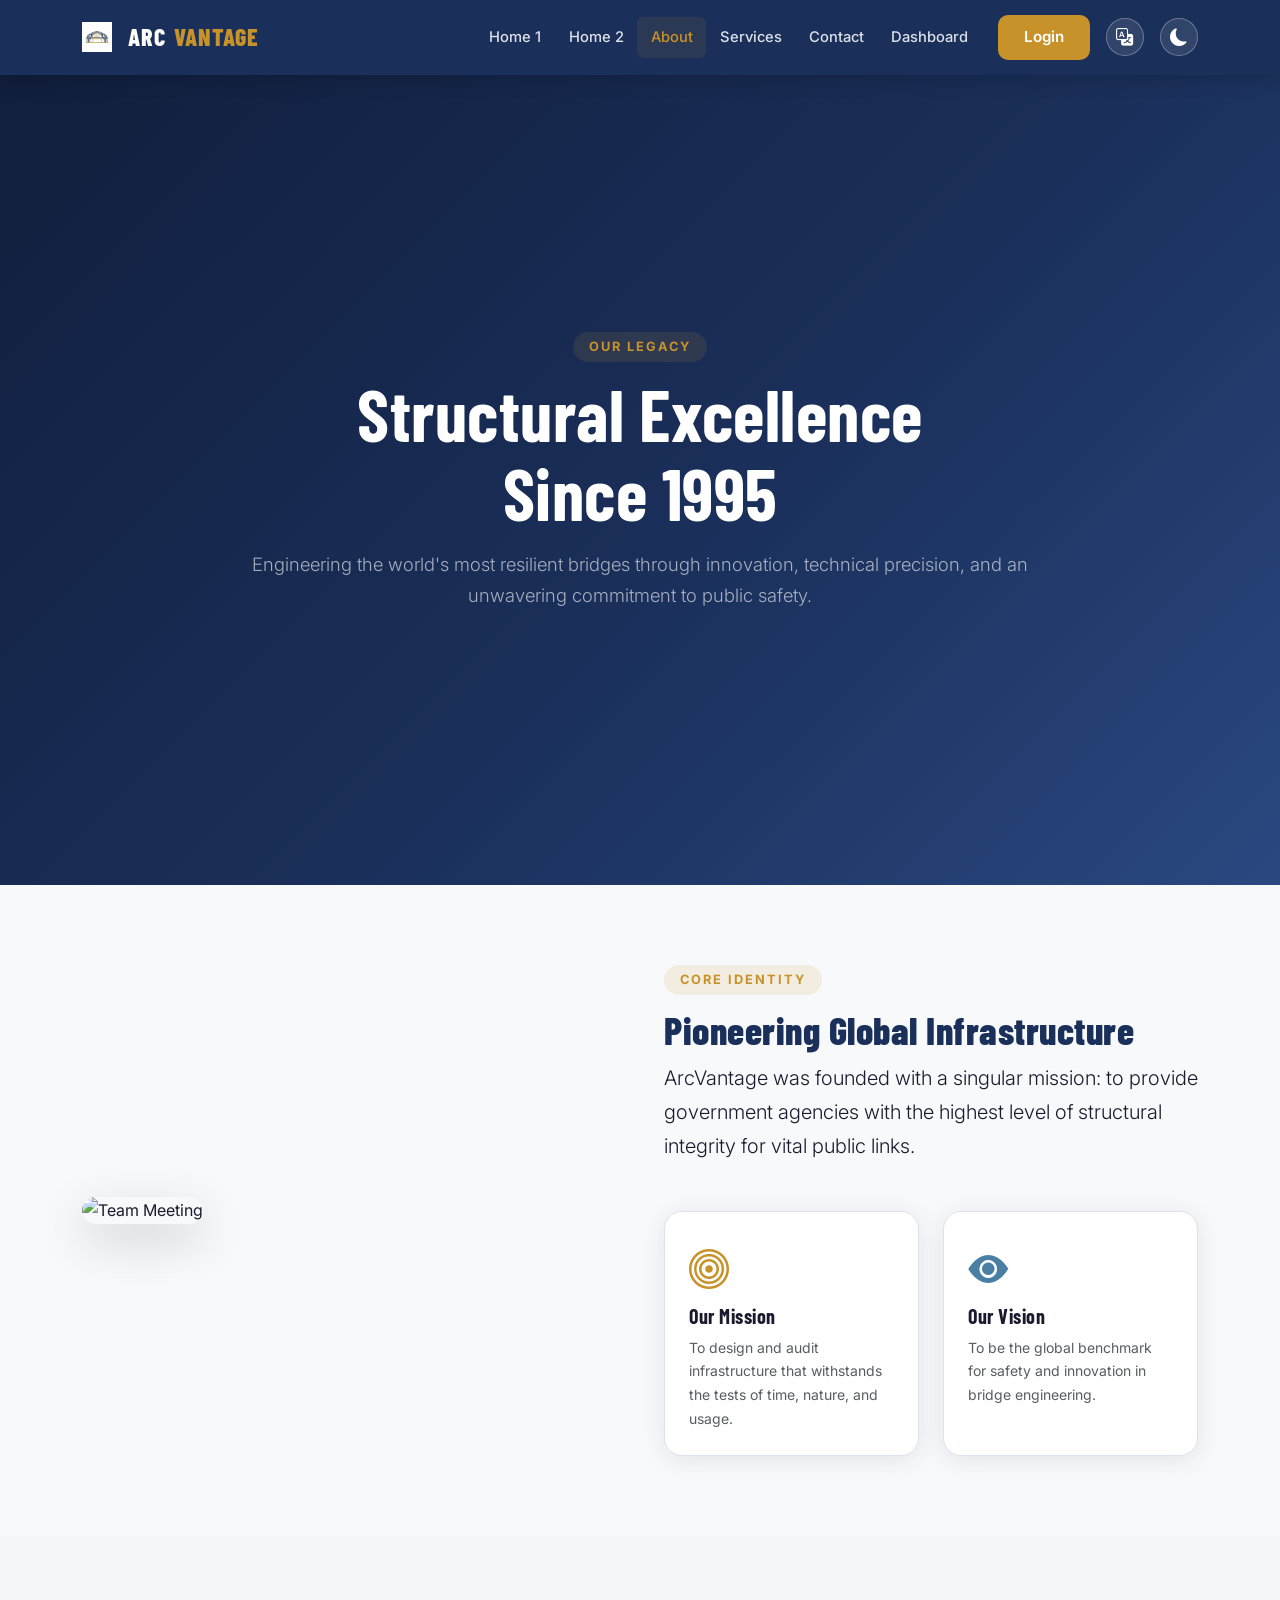
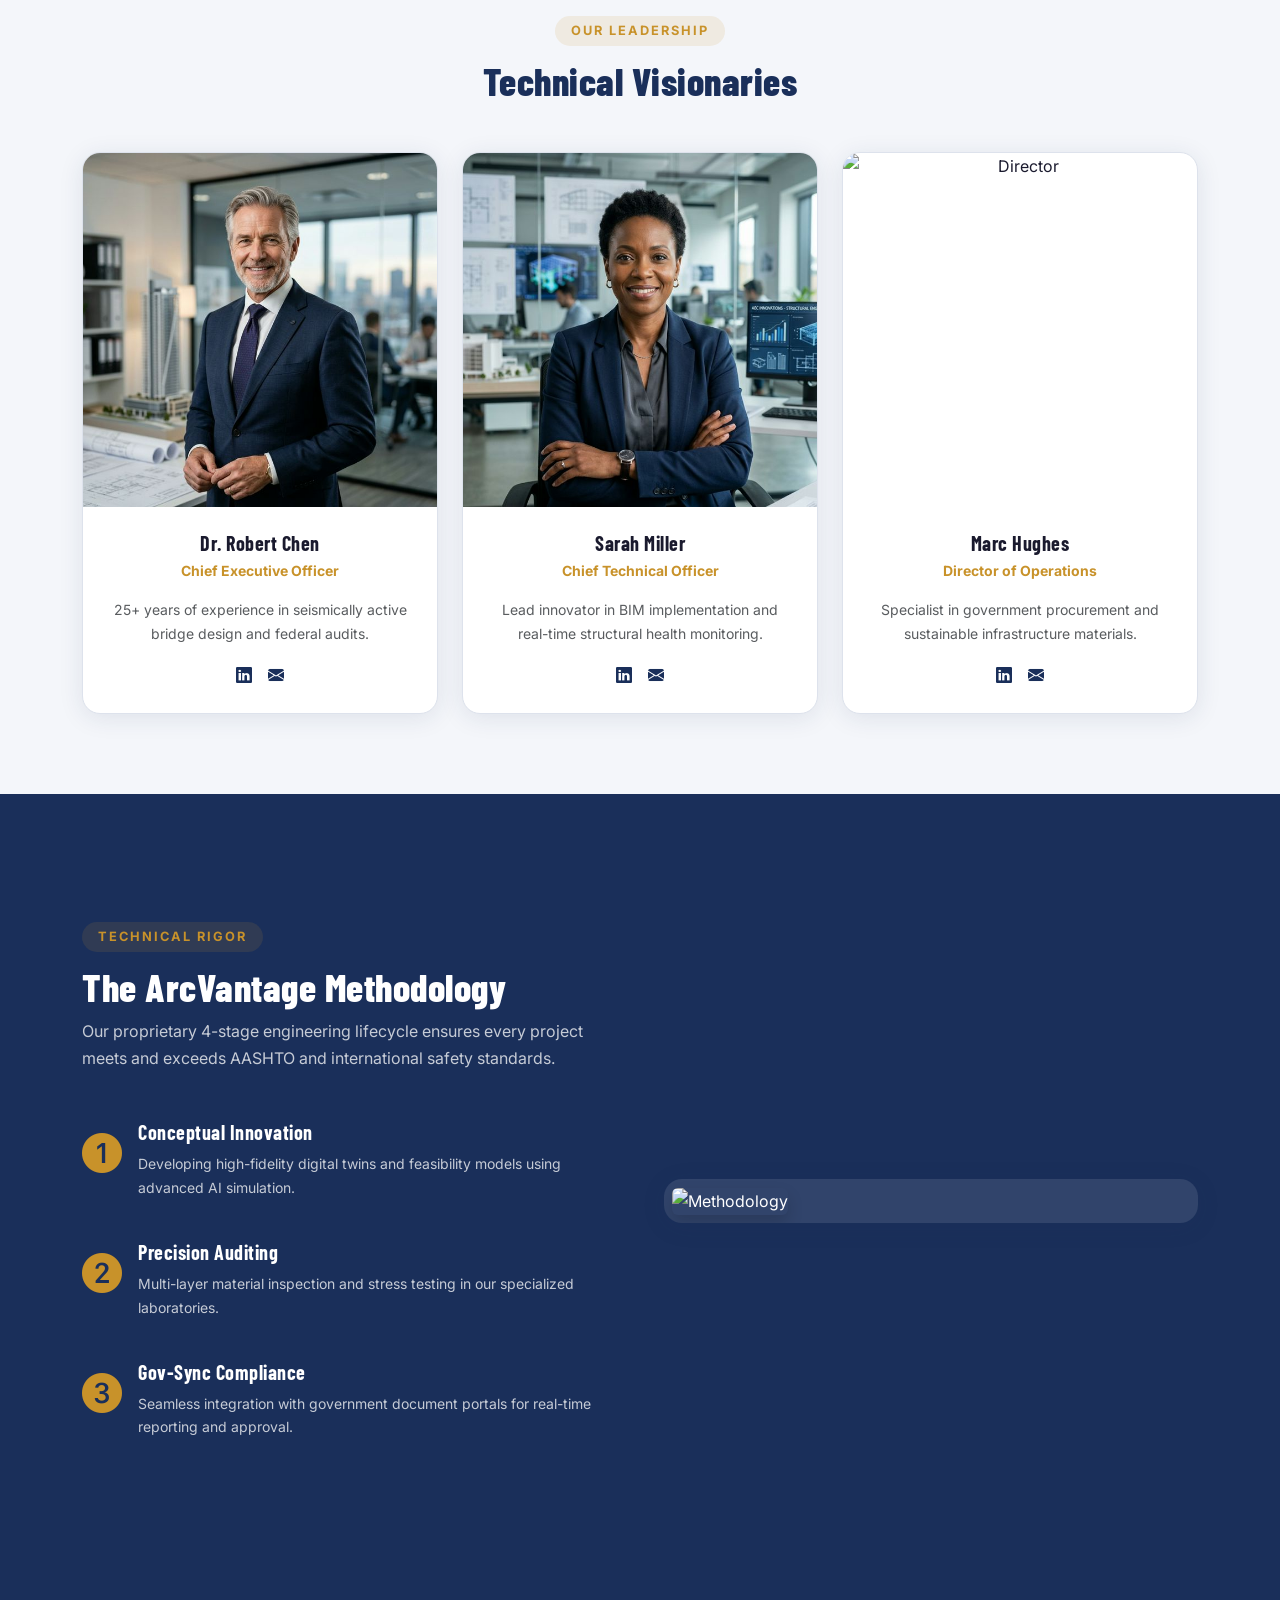
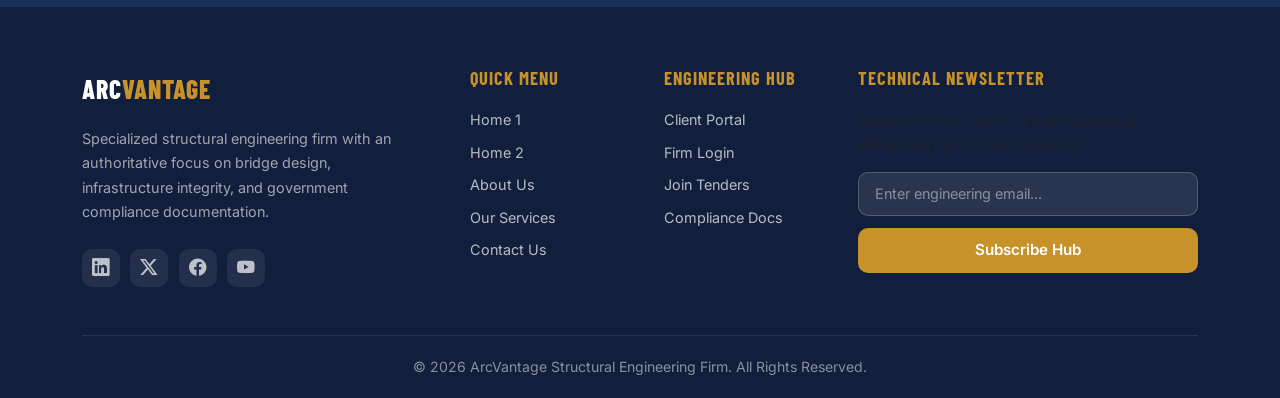
==== commit 97ee5bbd: "feat: add dashboard option to navbar next to contact across all pages" ====
--- a/about.html
+++ b/about.html
@@ -38,6 +38,7 @@
                         <li class="nav-item"><a class="nav-link active" href="about.html">About</a></li>
                         <li class="nav-item"><a class="nav-link" href="services.html">Services</a></li>
                         <li class="nav-item"><a class="nav-link" href="contact.html">Contact</a></li>
+                        <li class="nav-item"><a class="nav-link" href="dashboard.html">Dashboard</a></li>
                         <li class="nav-item ms-lg-3">
                             <a href="login.html" class="btn btn-brand-secondary btn-sm px-4 text-white">Login</a>
                         </li>
@@ -62,6 +63,7 @@
                 <li class="nav-item"><a class="nav-link active" href="about.html">About</a></li>
                 <li class="nav-item"><a class="nav-link" href="services.html">Services</a></li>
                 <li class="nav-item"><a class="nav-link" href="contact.html">Contact</a></li>
+                <li class="nav-item"><a class="nav-link" href="dashboard.html">Dashboard</a></li>
                 <li class="nav-item mt-3"><a href="login.html" class="btn btn-brand-secondary w-100 text-white">Login</a></li>
             </ul>
         </div>
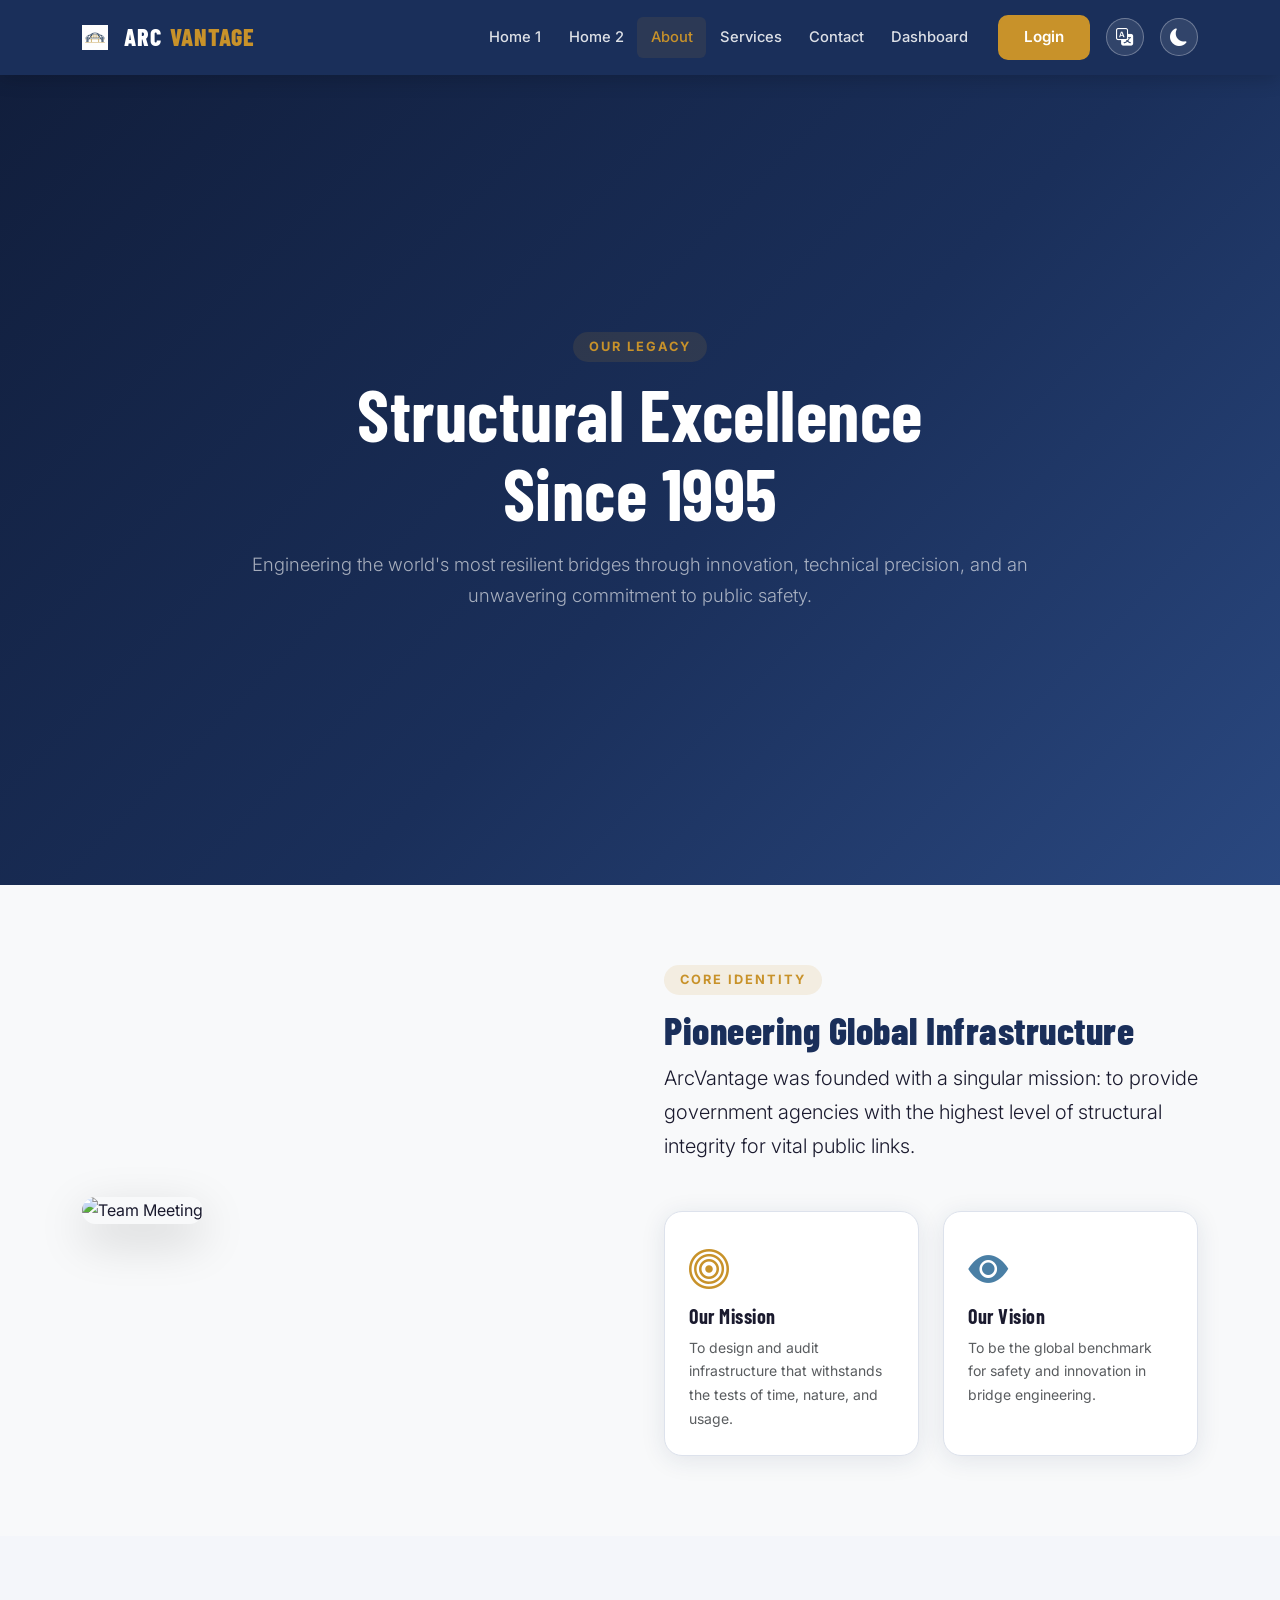
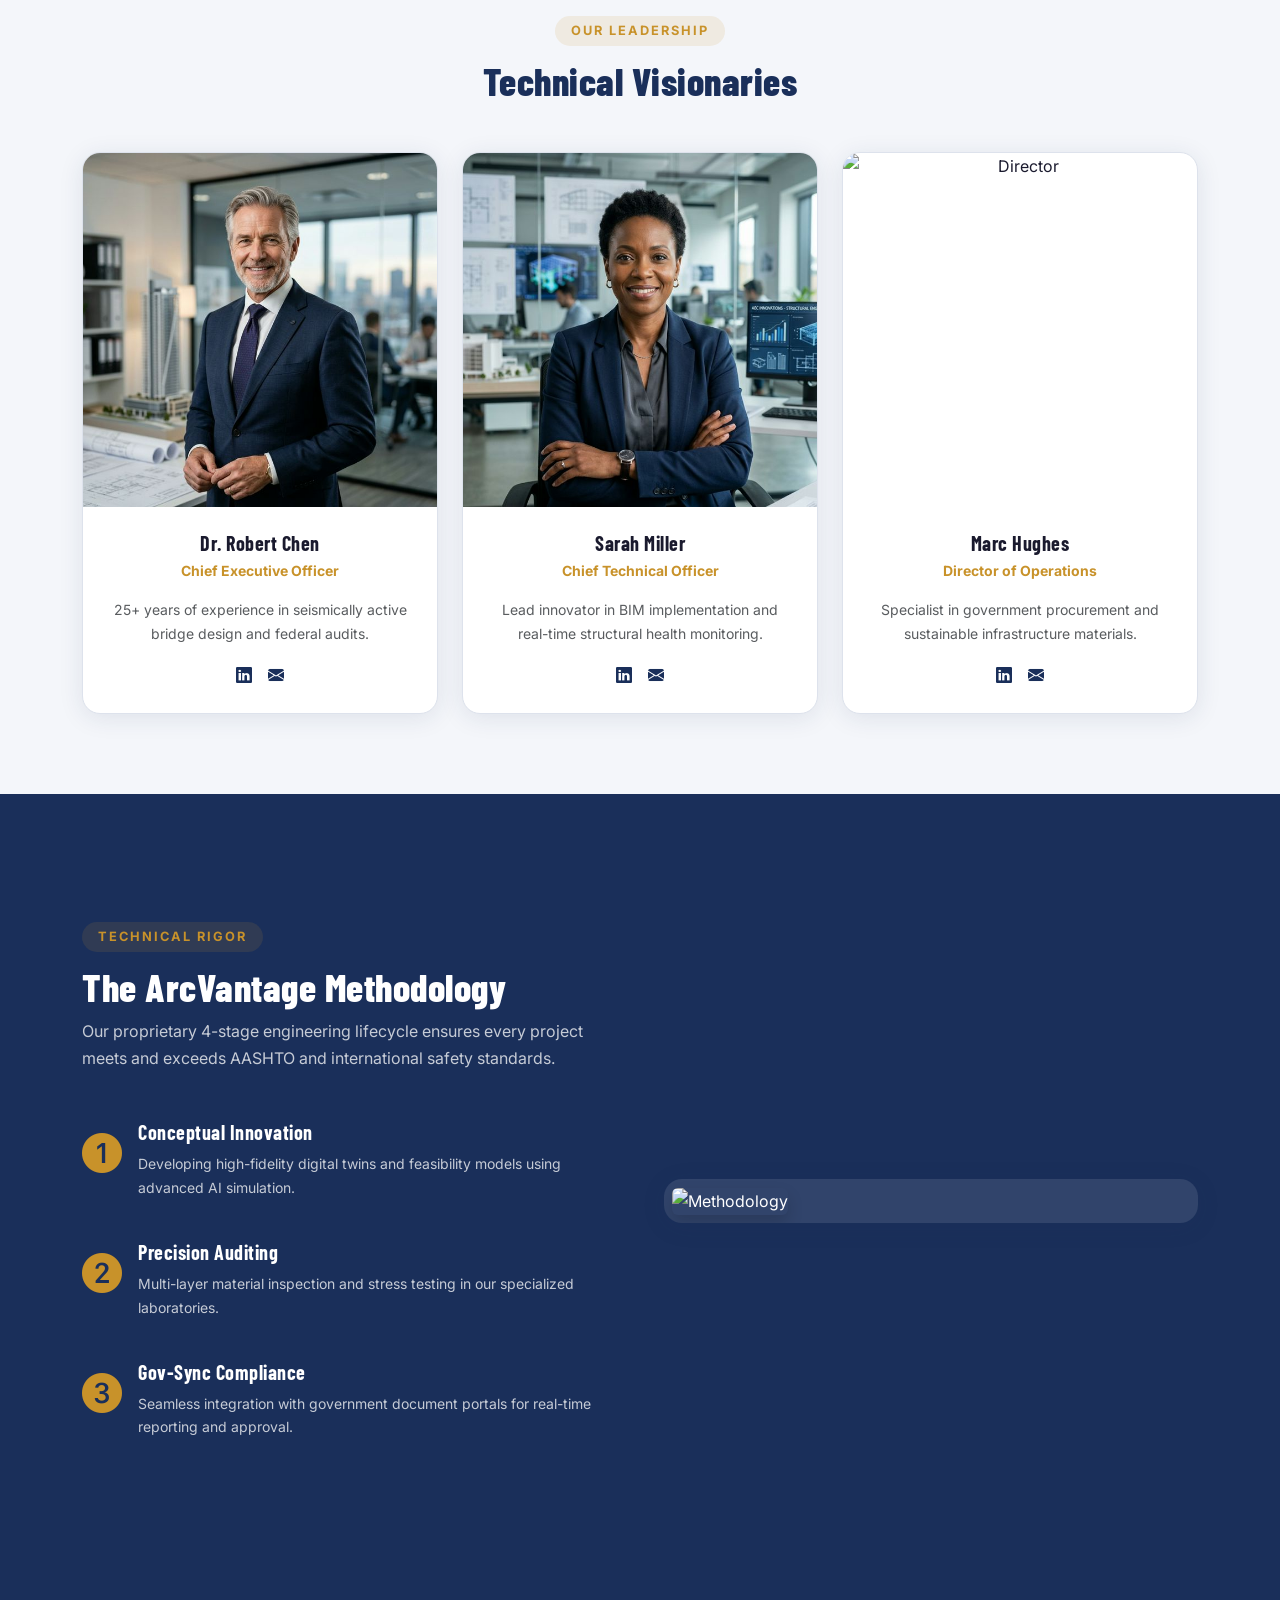
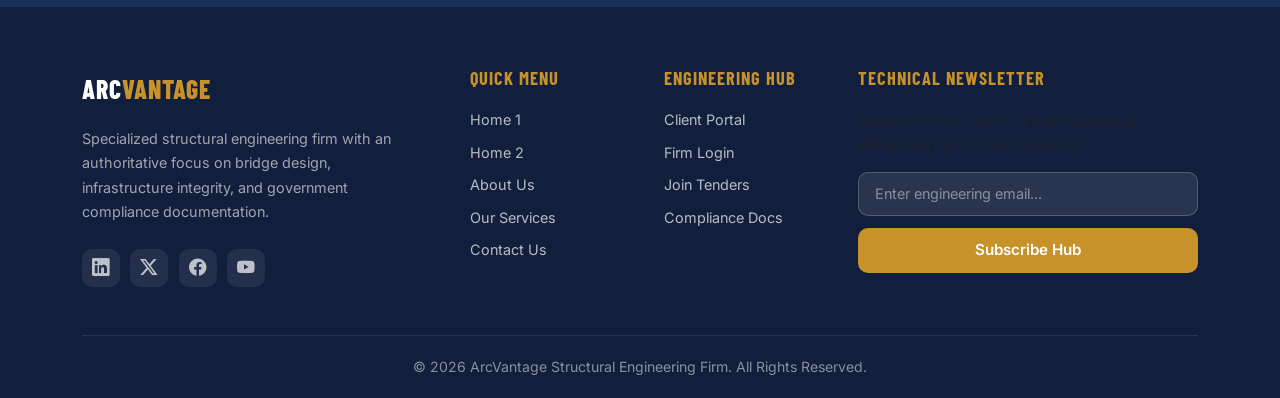
==== commit 967819a5: "fix: standardize brand logo across all pages and replace broken images" ====
--- a/about.html
+++ b/about.html
@@ -22,7 +22,7 @@
     <nav class="navbar navbar-expand-lg brand-navbar sticky-top">
         <div class="container">
             <a class="navbar-brand d-flex align-items-center" href="index.html">
-                <img src="assets/images/favicon.png" alt="ArcVantage" class="brand-favicon me-2" style="height: 30px;">
+                <img src="assets/images/favicon.png" alt="ArcVantage" class="brand-logo-img me-2">
                 ARC<span>VANTAGE</span>
             </a>
             
@@ -71,7 +71,7 @@
 
     <!-- Hero Section -->
     <header class="hero-section text-white py-5 position-relative">
-        <div class="hero-overlay" style="background-image: url('https://images.unsplash.com/photo-1504307651254-35680f356dfd?auto=format&fit=crop&w=1920&h=1080'); opacity: 0.3;"></div>
+        <div class="hero-overlay" style="background-image: url('https://loremflickr.com/1920/1080/bridge,design?random=30'); opacity: 0.3;"></div>
         <div class="container py-lg-5 text-center position-relative z-1">
             <span class="section-label">Our Legacy</span>
             <h1 class="display-3 fw-bold mb-3">Structural Excellence <br>Since 1995</h1>
@@ -84,7 +84,7 @@
         <div class="container">
             <div class="row g-5 align-items-center">
                 <div class="col-lg-6">
-                    <img src="https://images.unsplash.com/photo-1600880292203-757bb62b4baf?auto=format&fit=crop&w=800&h=800" class="img-fluid rounded-4 shadow-lg" alt="Team Meeting">
+                    <img src="https://loremflickr.com/800/800/engineering,team?random=31" class="img-fluid rounded-4 shadow-lg" alt="Team Meeting">
                 </div>
                 <div class="col-lg-6">
                     <span class="section-label">Core Identity</span>
@@ -150,7 +150,7 @@
                 <!-- Leader 3 -->
                 <div class="col-md-4">
                     <div class="brand-card p-0 overflow-hidden h-100 d-flex flex-column">
-                        <img src="https://images.unsplash.com/photo-1519085360753-af0119f7cbe7?auto=format&fit=crop&w=400&h=400" class="img-fluid w-100" style="aspect-ratio: 1/1; object-fit: cover; object-position: top;" alt="Director">
+                        <img src="https://loremflickr.com/400/400/man,professional?random=32" class="img-fluid w-100" style="aspect-ratio: 1/1; object-fit: cover; object-position: top;" alt="Director">
                         <div class="p-4 d-flex flex-column flex-grow-1">
                             <h5 class="mb-1">Marc Hughes</h5>
                             <p class="small text-secondary-brand fw-bold mb-3">Director of Operations</p>
@@ -201,7 +201,7 @@
                 </div>
                 <div class="col-lg-6">
                     <div class="brand-card p-2 bg-white bg-opacity-10 border-0">
-                        <img src="https://images.unsplash.com/photo-1460925895917-afdab827c52f?auto=format&fit=crop&w=800&h=600" class="img-fluid rounded shadow" alt="Methodology">
+                        <img src="https://loremflickr.com/800/600/engineering,sketch?random=33" class="img-fluid rounded shadow" alt="Methodology">
                     </div>
                 </div>
             </div>
--- a/assets/css/style.css
+++ b/assets/css/style.css
@@ -245,6 +245,12 @@
 }
 .navbar-brand span { color: var(--secondary); }
 .navbar-brand:hover { opacity: 0.85; }
+
+.brand-logo-img {
+  height: 1.6rem;
+  width: auto;
+  vertical-align: middle;
+}
 
 /* ---- Navbar ---- */
 .brand-navbar {
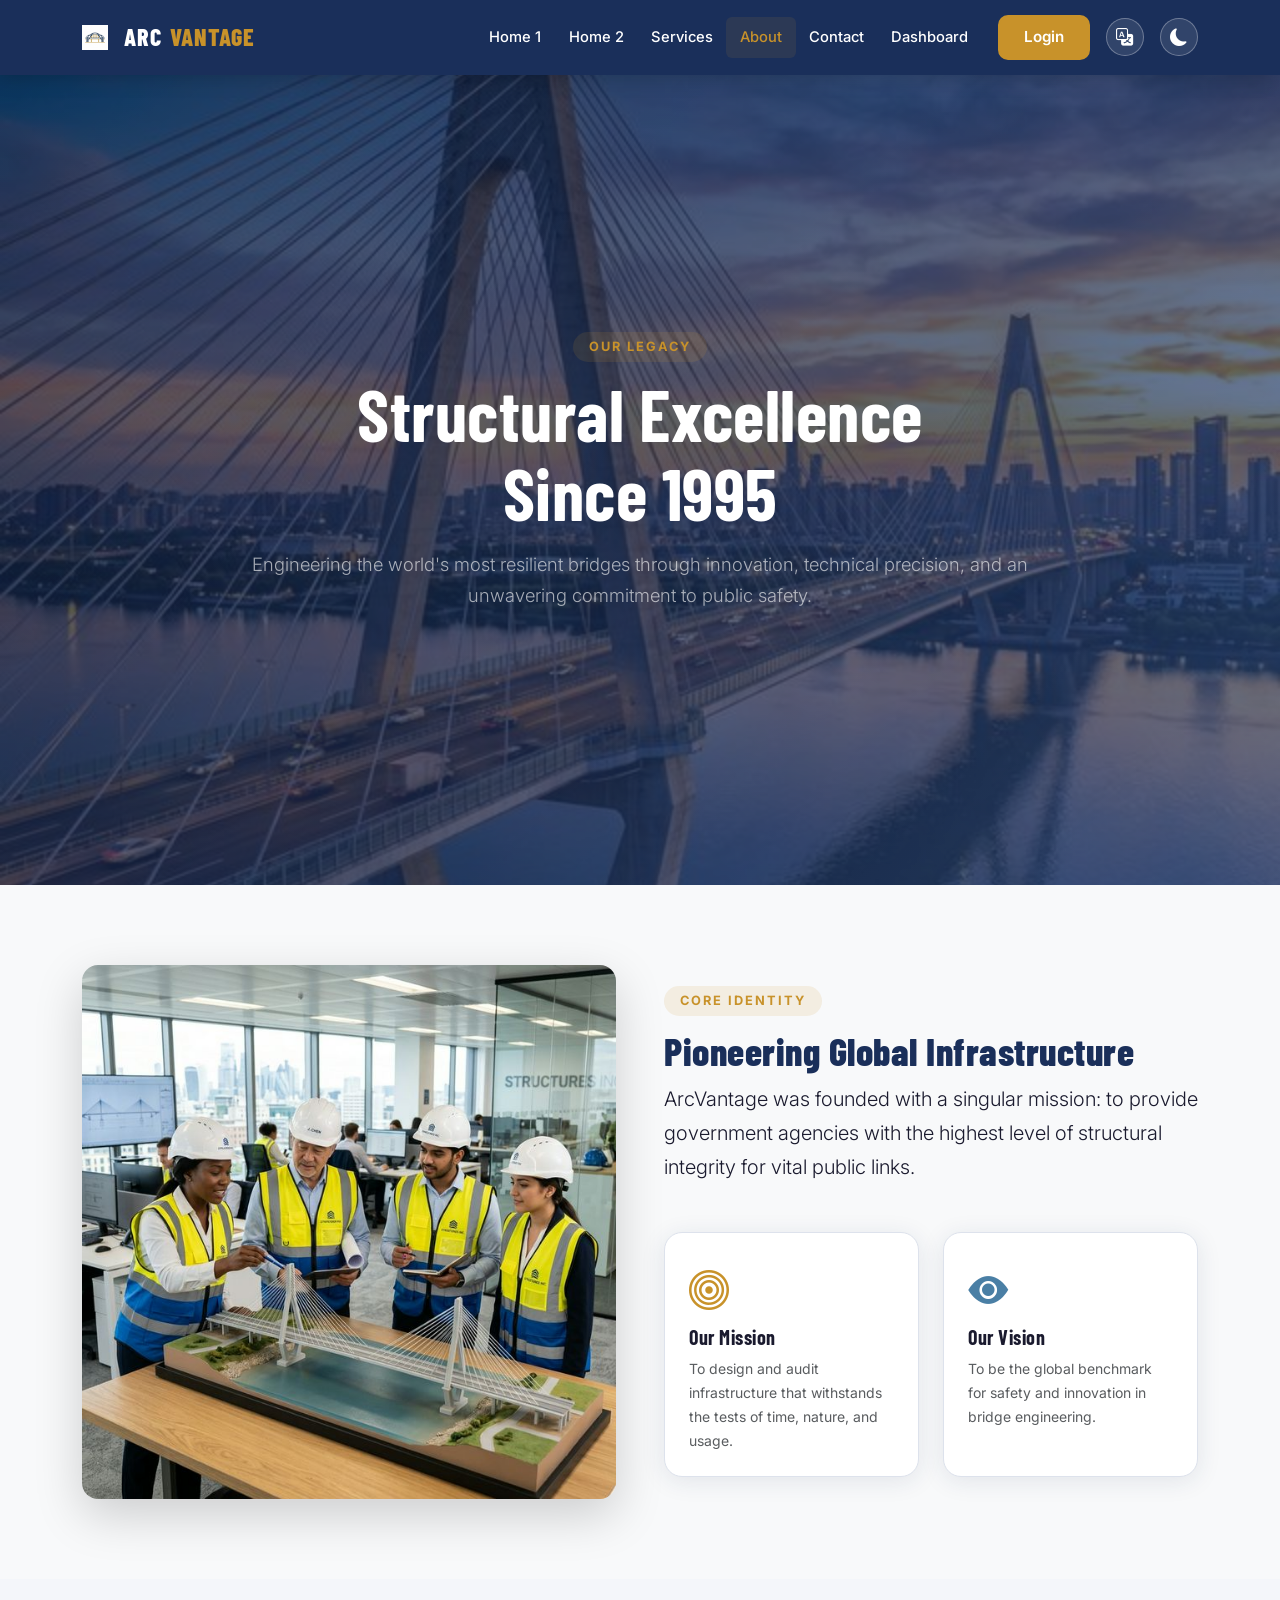
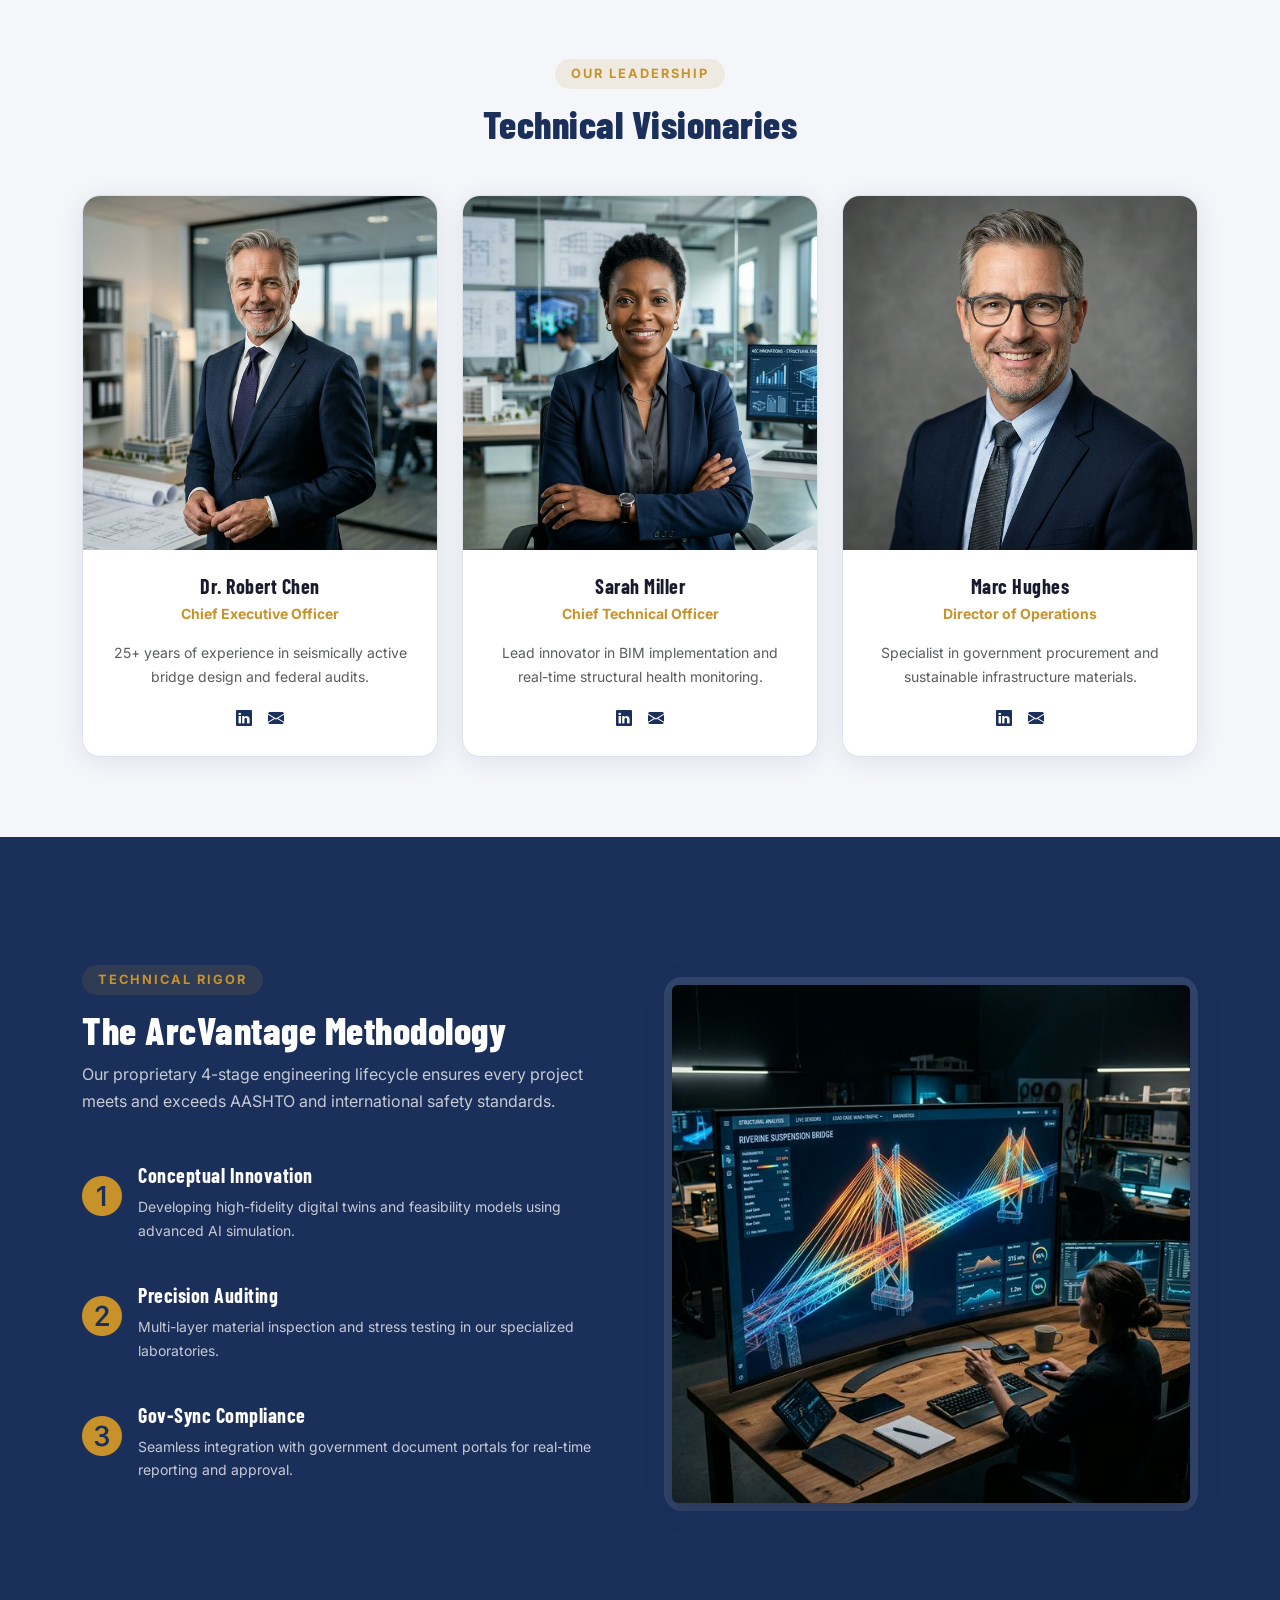
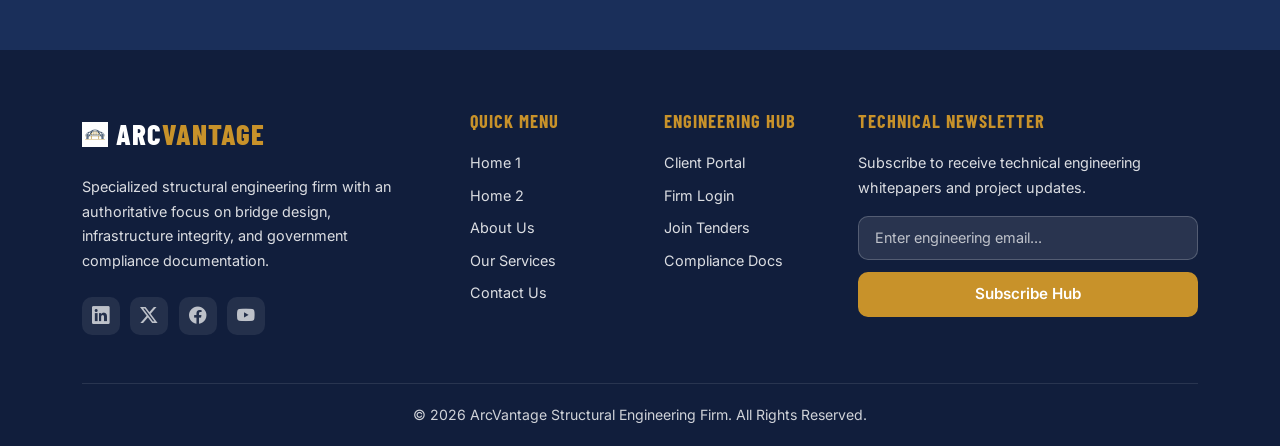
==== commit 159de407: "Refined structural engineering website: standardized branding, localized imagery, and optimized resp" ====
--- a/about.html
+++ b/about.html
@@ -35,8 +35,8 @@
                     <ul class="navbar-nav ms-auto mb-2 mb-lg-0 align-items-center">
                         <li class="nav-item"><a class="nav-link" href="index.html">Home 1</a></li>
                         <li class="nav-item"><a class="nav-link" href="home2.html">Home 2</a></li>
+                        <li class="nav-item"><a class="nav-link" href="services.html">Services</a></li>
                         <li class="nav-item"><a class="nav-link active" href="about.html">About</a></li>
-                        <li class="nav-item"><a class="nav-link" href="services.html">Services</a></li>
                         <li class="nav-item"><a class="nav-link" href="contact.html">Contact</a></li>
                         <li class="nav-item"><a class="nav-link" href="dashboard.html">Dashboard</a></li>
                         <li class="nav-item ms-lg-3">
@@ -53,15 +53,15 @@
     <!-- Mobile Offcanvas -->
     <div class="offcanvas offcanvas-end offcanvas-dark" tabindex="-1" id="offcanvasNavbar">
         <div class="offcanvas-header">
-            <h5 class="offcanvas-title footer-brand-name">ARC<span>VANTAGE</span></h5>
+            <h5 class="offcanvas-title footer-brand-name d-flex align-items-center"><img src="assets/images/favicon.png" alt="ArcVantage" class="brand-logo-img me-2">ARC<span>VANTAGE</span></h5>
             <button type="button" class="btn-close" data-bs-dismiss="offcanvas"></button>
         </div>
         <div class="offcanvas-body">
             <ul class="navbar-nav justify-content-end flex-grow-1 pe-3">
                 <li class="nav-item"><a class="nav-link" href="index.html">Home 1</a></li>
                 <li class="nav-item"><a class="nav-link" href="home2.html">Home 2</a></li>
+                <li class="nav-item"><a class="nav-link" href="services.html">Services</a></li>
                 <li class="nav-item"><a class="nav-link active" href="about.html">About</a></li>
-                <li class="nav-item"><a class="nav-link" href="services.html">Services</a></li>
                 <li class="nav-item"><a class="nav-link" href="contact.html">Contact</a></li>
                 <li class="nav-item"><a class="nav-link" href="dashboard.html">Dashboard</a></li>
                 <li class="nav-item mt-3"><a href="login.html" class="btn btn-brand-secondary w-100 text-white">Login</a></li>
@@ -71,7 +71,7 @@
 
     <!-- Hero Section -->
     <header class="hero-section text-white py-5 position-relative">
-        <div class="hero-overlay" style="background-image: url('https://loremflickr.com/1920/1080/bridge,design?random=30'); opacity: 0.3;"></div>
+        <div class="hero-overlay" style="background-image: url('assets/images/hero.png'); opacity: 0.3;"></div>
         <div class="container py-lg-5 text-center position-relative z-1">
             <span class="section-label">Our Legacy</span>
             <h1 class="display-3 fw-bold mb-3">Structural Excellence <br>Since 1995</h1>
@@ -84,7 +84,7 @@
         <div class="container">
             <div class="row g-5 align-items-center">
                 <div class="col-lg-6">
-                    <img src="https://loremflickr.com/800/800/engineering,team?random=31" class="img-fluid rounded-4 shadow-lg" alt="Team Meeting">
+                    <img src="assets/images/team.png" class="img-fluid rounded-4 shadow-lg" alt="Team Meeting">
                 </div>
                 <div class="col-lg-6">
                     <span class="section-label">Core Identity</span>
@@ -150,7 +150,7 @@
                 <!-- Leader 3 -->
                 <div class="col-md-4">
                     <div class="brand-card p-0 overflow-hidden h-100 d-flex flex-column">
-                        <img src="https://loremflickr.com/400/400/man,professional?random=32" class="img-fluid w-100" style="aspect-ratio: 1/1; object-fit: cover; object-position: top;" alt="Director">
+                        <img src="assets/images/profile.png" class="img-fluid w-100" style="aspect-ratio: 1/1; object-fit: cover; object-position: top;" alt="Director">
                         <div class="p-4 d-flex flex-column flex-grow-1">
                             <h5 class="mb-1">Marc Hughes</h5>
                             <p class="small text-secondary-brand fw-bold mb-3">Director of Operations</p>
@@ -201,7 +201,7 @@
                 </div>
                 <div class="col-lg-6">
                     <div class="brand-card p-2 bg-white bg-opacity-10 border-0">
-                        <img src="https://loremflickr.com/800/600/engineering,sketch?random=33" class="img-fluid rounded shadow" alt="Methodology">
+                        <img src="assets/images/digitaltwin.png" class="img-fluid rounded shadow" alt="Methodology">
                     </div>
                 </div>
             </div>
@@ -213,7 +213,7 @@
         <div class="container">
             <div class="row g-5">
                 <div class="col-lg-4">
-                    <div class="footer-brand-name">ARC<span>VANTAGE</span></div>
+                                        <div class="footer-brand-name"><img src="assets/images/favicon.png" alt="ArcVantage" class="brand-logo-img me-2">ARC<span>VANTAGE</span></div>
                     <p class="footer-desc mt-3">Specialized structural engineering firm with an authoritative focus on bridge design, infrastructure integrity, and government compliance documentation.</p>
                     <div class="social-icons mt-4">
                         <a href="#"><i class="bi bi-linkedin"></i></a>
--- a/assets/css/style.css
+++ b/assets/css/style.css
@@ -137,6 +137,7 @@
   text-decoration: none;
   display: inline-flex;
   align-items: center;
+  justify-content: center;
   gap: 0.4rem;
 }
 .btn-brand-outline:hover {
@@ -158,6 +159,7 @@
   text-decoration: none;
   display: inline-flex;
   align-items: center;
+  justify-content: center;
   gap: 0.4rem;
 }
 .btn-brand-outline-light:hover {
@@ -273,7 +275,7 @@
 }
 .brand-navbar .navbar-brand span { color: var(--secondary); }
 .brand-navbar .nav-link {
-  color: rgba(255,255,255,0.85) !important;
+  color: rgba(255,255,255,1) !important;
   font-weight: 500;
   font-size: 0.92rem;
   padding: 0.5rem 0.85rem !important;
@@ -457,7 +459,7 @@
 /* ---- Footer ---- */
 .brand-footer {
   background: var(--primary-dark);
-  color: rgba(255,255,255,0.8);
+  color: rgba(255,255,255,0.95);
   padding: 60px 0 0;
 }
 .brand-footer h5 {
@@ -470,7 +472,7 @@
   margin-bottom: 1.2rem;
 }
 .brand-footer a {
-  color: rgba(255,255,255,0.7);
+  color: rgba(255,255,255,0.85);
   text-decoration: none;
   font-size: 0.9rem;
   transition: var(--transition);
@@ -480,13 +482,17 @@
 .brand-footer a:hover { color: var(--secondary); padding-left: 4px; }
 .brand-footer .footer-brand-name {
   font-family: 'Barlow Condensed', sans-serif;
-  font-size: 1.6rem;
+  font-size: 1.8rem;
   font-weight: 800;
   color: #fff;
   letter-spacing: 1px;
+  display: flex;
+  align-items: center;
 }
 .brand-footer .footer-brand-name span { color: var(--secondary); }
-.brand-footer .footer-desc { font-size: 0.9rem; color: rgba(255,255,255,0.6); }
+.brand-footer .footer-desc,
+.brand-footer .text-muted,
+.brand-footer small { font-size: 0.9rem; color: rgba(255,255,255,0.85) !important; }
 .social-icons a {
   display: inline-flex;
   align-items: center;
@@ -530,14 +536,14 @@
   outline: none;
   transition: var(--transition);
 }
-.footer-newsletter input::placeholder { color: rgba(255,255,255,0.45); }
+.footer-newsletter input::placeholder { color: rgba(255,255,255,0.7); }
 .footer-newsletter input:focus { border-color: var(--secondary); background: rgba(255,255,255,0.15); }
 .footer-bottom {
   border-top: 1px solid rgba(255,255,255,0.1);
   padding: 1.2rem 0;
   margin-top: 2.5rem;
   font-size: 0.88rem;
-  color: rgba(255,255,255,0.5);
+  color: rgba(255,255,255,0.8);
 }
 
 /* ---- Back to Top ---- */
@@ -609,6 +615,16 @@
 [data-theme="dark"] .form-control { background-color: var(--bg); border-color: var(--border); color: var(--text-main); }
 [data-theme="dark"] .form-control:focus { background-color: var(--bg-card); color: var(--text-main); }
 [data-theme="dark"] select.form-select { background-color: var(--bg); color: var(--text-main); border-color: var(--border); }
+
+/* Ensure primary brand text elements remain visible in dark mode */
+[data-theme="dark"] .text-primary-brand,
+[data-theme="dark"] .text-primary {
+    color: var(--secondary) !important;
+}
+[data-theme="dark"] .text-primary-brand:hover,
+[data-theme="dark"] .text-primary:hover {
+    color: white !important;
+}
 .social-login-btn {
   display: flex;
   align-items: center;
@@ -654,10 +670,19 @@
   flex-shrink: 0;
   position: fixed;
   top: 0; left: 0;
-  z-index: 200;
+  z-index: 1050;
   display: flex;
   flex-direction: column;
-  transition: var(--transition);
+  transition: all 0.3s ease-in-out;
+}
+@media (max-width: 991.98px) {
+  .dash-sidebar {
+    left: -260px;
+  }
+  .dash-sidebar.open {
+    left: 0;
+    box-shadow: 0 0 50px rgba(0,0,0,0.5);
+  }
 }
 [dir="rtl"] .dash-sidebar { left: auto; right: 0; }
 .dash-sidebar .sidebar-brand {
@@ -666,10 +691,14 @@
 }
 .dash-sidebar .sidebar-brand-name {
   font-family: 'Barlow Condensed', sans-serif;
-  font-size: 1.35rem;
+  font-size: 1.5rem;
   font-weight: 800;
   color: #fff;
   letter-spacing: 1px;
+  gap: 0.5rem;
+}
+.dash-sidebar .sidebar-brand-name:hover span {
+  text-decoration: none !important;
 }
 .dash-sidebar .sidebar-brand-name span { color: var(--secondary); }
 .dash-sidebar .sidebar-brand-sub {
@@ -690,7 +719,7 @@
   padding: 0.75rem 1.5rem 0.35rem;
 }
 .sidebar-nav .nav-link {
-  color: rgba(255,255,255,0.78);
+  color: rgba(255,255,255,0.92);
   padding: 0.7rem 1.5rem;
   border-radius: 0;
   font-size: 0.92rem;
@@ -710,6 +739,9 @@
   color: #fff;
   border-left-color: var(--secondary);
 }
+.dash-sidebar .sidebar-brand-name span { color: var(--secondary) !important; }
+.dash-sidebar .sidebar-brand-name:hover { text-decoration: none !important; }
+.dash-sidebar .sidebar-brand-name:hover span { text-decoration: none !important; }
 [dir="rtl"] .sidebar-nav .nav-link:hover,
 [dir="rtl"] .sidebar-nav .nav-link.active {
   border-left-color: transparent;
@@ -721,9 +753,20 @@
   padding: 2rem;
   background: var(--bg);
   min-height: 100vh;
-  transition: var(--transition);
+  transition: all 0.3s ease-in-out;
+}
+@media (max-width: 991.98px) {
+  .dash-main {
+    margin-left: 0;
+    padding: 1.5rem;
+  }
 }
 [dir="rtl"] .dash-main { margin-left: 0; margin-right: 260px; }
+@media (max-width: 991.98px) {
+  [dir="rtl"] .dash-main { margin-right: 0; }
+  [dir="rtl"] .dash-sidebar { left: auto; right: -260px; }
+  [dir="rtl"] .dash-sidebar.open { right: 0; left: auto; }
+}
 .dash-topbar {
   display: flex;
   align-items: center;
@@ -798,12 +841,147 @@
 .progress-brand { height: 8px; border-radius: 4px; background: var(--border); }
 .progress-brand .progress-bar { background: var(--secondary); border-radius: 4px; }
 
-/* ---- Partner Logos Strip ---- */
+/* ---- Dashboard Redesign Specifics ---- */
+.dash-sidebar {
+  box-shadow: 10px 0 30px rgba(0,0,0,0.1);
+  background: linear-gradient(180deg, var(--primary) 0%, var(--primary-dark) 100%);
+}
+
+.kpi-card {
+  position: relative;
+  overflow: hidden;
+  border: none;
+  background: var(--bg-card);
+  border-radius: 16px;
+  padding: 1.5rem;
+  box-shadow: 0 4px 15px rgba(0,0,0,0.05);
+  transition: transform 0.3s ease, box-shadow 0.3s ease;
+}
+
+.kpi-card:hover {
+  transform: translateY(-5px);
+  box-shadow: 0 8px 25px rgba(0,0,0,0.1);
+}
+
+.kpi-card .kpi-icon {
+  position: absolute;
+  top: 1rem;
+  right: 1.25rem;
+  font-size: 2rem;
+  opacity: 0.15;
+  color: var(--primary);
+}
+[data-theme="dark"] .kpi-card .kpi-icon { color: var(--secondary); }
+
+.trend-indicator {
+  font-size: 0.75rem;
+  font-weight: 700;
+  display: flex;
+  align-items: center;
+  gap: 0.25rem;
+  margin-top: 0.5rem;
+}
+.trend-up { color: #10b981; }
+.trend-down { color: #ef4444; }
+
+.dash-widget {
+  background: var(--bg-card);
+  border-radius: 18px;
+  padding: 1.75rem;
+  box-shadow: var(--shadow);
+  height: 100%;
+  border: 1px solid var(--border);
+}
+
+.dash-table th {
+  font-size: 0.75rem;
+  font-weight: 700;
+  text-transform: uppercase;
+  letter-spacing: 1px;
+  color: var(--text-muted);
+  border-top: none;
+  padding: 1rem;
+}
+
+.dash-table td {
+  padding: 1rem;
+  vertical-align: middle;
+  border-bottom: 1px solid var(--border);
+}
+
+.status-chip {
+  padding: 4px 12px;
+  border-radius: 50px;
+  font-size: 0.72rem;
+  font-weight: 700;
+  text-transform: uppercase;
+}
+
+.status-active { background: rgba(16, 185, 129, 0.12); color: #10b981; }
+.status-pending { background: rgba(245, 158, 11, 0.12); color: #f59e0b; }
+.status-danger { background: rgba(239, 68, 68, 0.12); color: #ef4444; }
+
+.activity-item {
+  position: relative;
+  padding-left: 2.5rem;
+  padding-bottom: 1.5rem;
+}
+
+.activity-item::before {
+  content: '';
+  position: absolute;
+  left: 0.6rem;
+  top: 0.5rem;
+  width: 2px;
+  height: 100%;
+  background: var(--border);
+}
+
+.activity-item:last-child::before { display: none; }
+
+.activity-dot {
+  position: absolute;
+  left: 0;
+  top: 0.4rem;
+  width: 1.2rem;
+  height: 1.2rem;
+  border-radius: 50%;
+  background: var(--secondary);
+  border: 3px solid var(--bg-card);
+  z-index: 10;
+}
+
+.search-bar-dash {
+  background: var(--bg);
+  border: 1.5px solid var(--border);
+  border-radius: 30px;
+  padding-left: 2.5rem;
+  transition: all 0.3s ease;
+}
+.search-bar-dash:focus {
+  border-color: var(--secondary);
+  box-shadow: 0 0 0 4px rgba(200,146,42,0.1);
+}
+
+/* Sidebar Responsive Toggle */
+#sidebarCollapse {
+  cursor: pointer;
+  width: 38px;
+  height: 38px;
+  display: flex;
+  align-items: center;
+  justify-content: center;
+  border-radius: 50%;
+  background: var(--bg);
+  border: 1px solid var(--border);
+  transition: var(--transition);
+}
+
+#sidebarCollapse:hover {
+  background: var(--secondary);
+  color: #fff;
+}
 .partner-card {
-  background: var(--bg-card);
-  border: 1px solid var(--border);
-  border-radius: var(--radius);
-  height: 140px;
   display: flex;
   align-items: center;
   justify-content: center;
@@ -895,7 +1073,17 @@
 }
 .offcanvas-dark .offcanvas-header { border-bottom: 1px solid rgba(255,255,255,0.1); }
 .offcanvas-dark .btn-close { filter: invert(1); }
-.offcanvas-dark .nav-link { color: rgba(255,255,255,0.85); }
+.offcanvas-dark .nav-link { 
+  color: rgba(255,255,255,0.85); 
+  padding: 0.8rem 1.25rem;
+  border-radius: 8px;
+  transition: var(--transition);
+}
+.offcanvas-dark .nav-link:hover,
+.offcanvas-dark .nav-link.active { 
+  color: var(--secondary) !important; 
+  background: rgba(200,146,42,0.1);
+}
 .offcanvas-dark .nav-link:hover { color: var(--secondary); }
 
 /* ---- Responsive ---- */
@@ -911,6 +1099,7 @@
   .hero-section h1 { font-size: 2.2rem; }
   .stat-card .stat-number { font-size: 2.2rem; }
   .auth-card { padding: 1.75rem 1.25rem; }
+  .project-card { max-width: 400px; margin-left: auto; margin-right: auto; }
 }
 
 /* ---- Animations ---- */
@@ -1044,6 +1233,20 @@
   font-size: 1rem;
 }
 
+.hero-btns-wrap .btn.lg {
+  min-width: 220px;
+}
+
+@media (max-width: 576px) {
+  .hero-btns-wrap {
+    flex-direction: column !important;
+  }
+  .hero-btns-wrap .btn.lg {
+    width: 100% !important;
+    margin: 0 !important;
+  }
+}
+
 /* ---- Footer Subscribe Hub text center ---- */
 .footer-newsletter .btn {
   text-align: center;
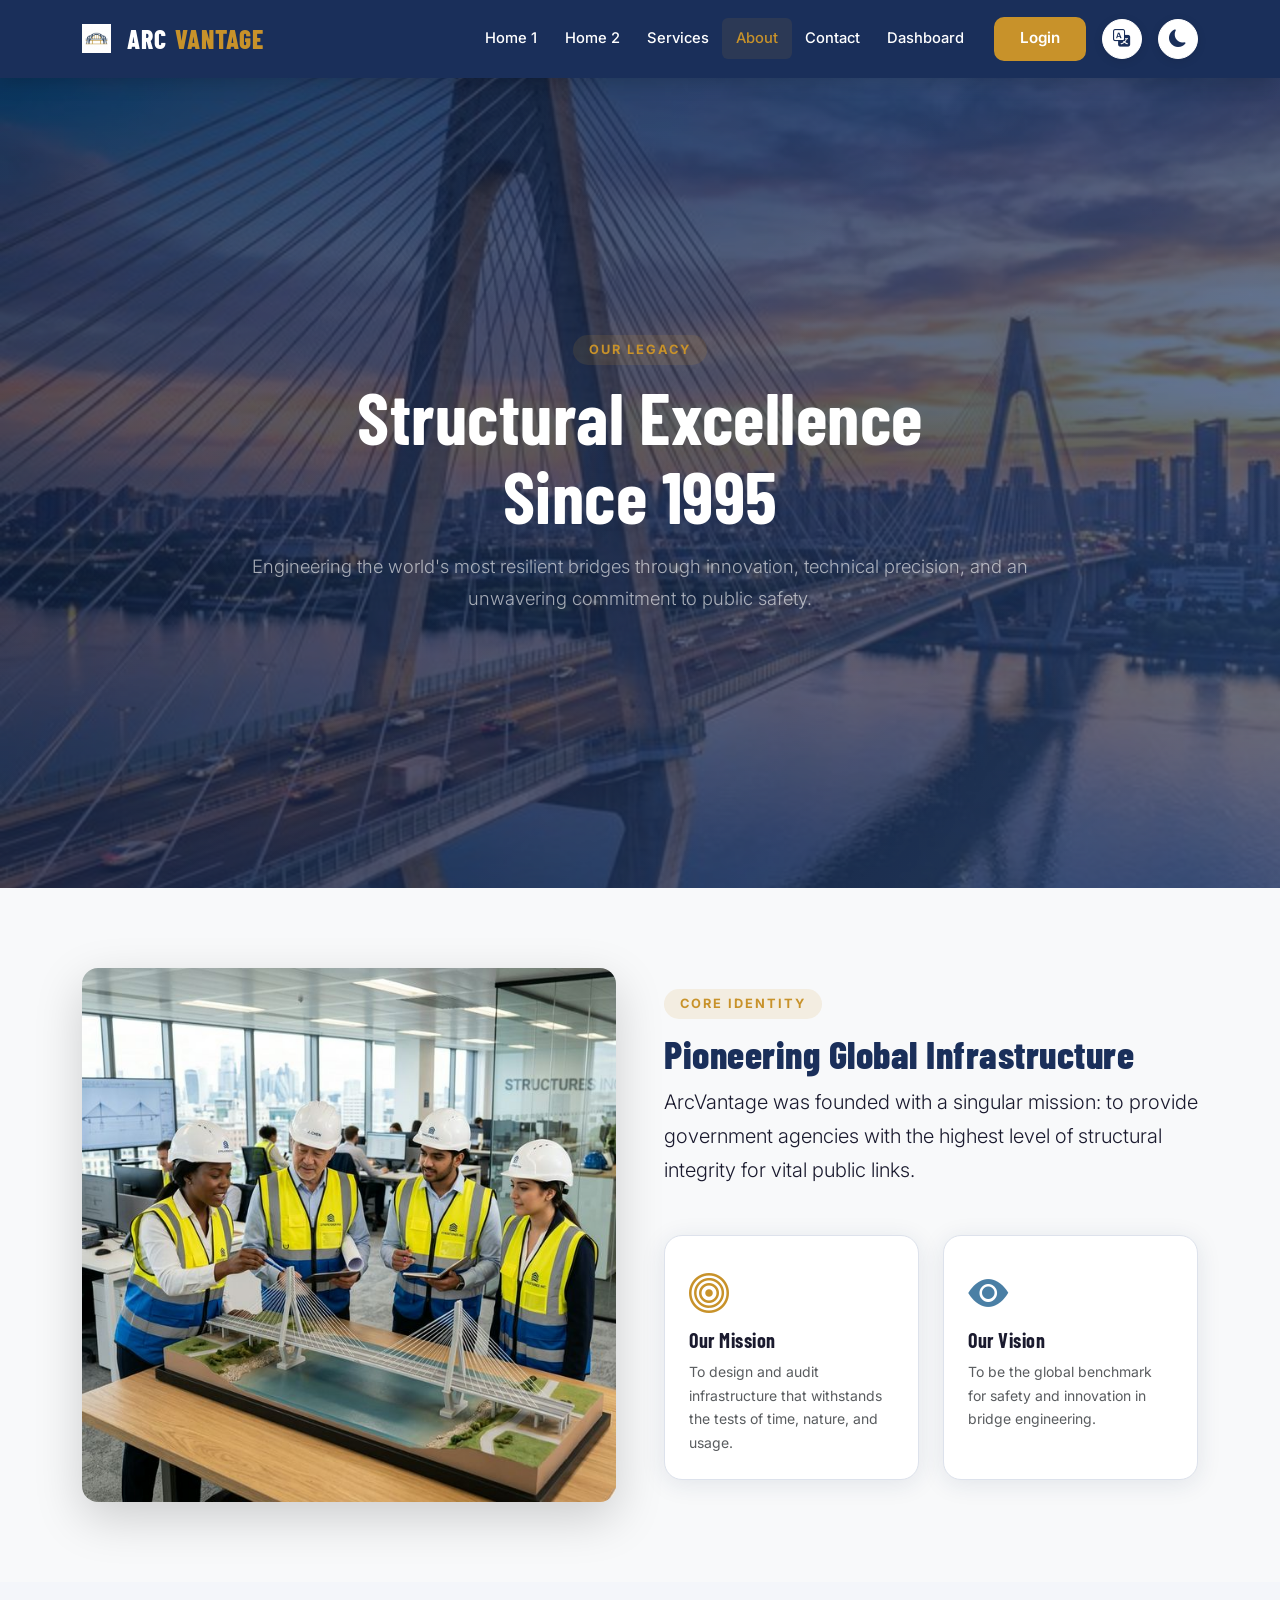
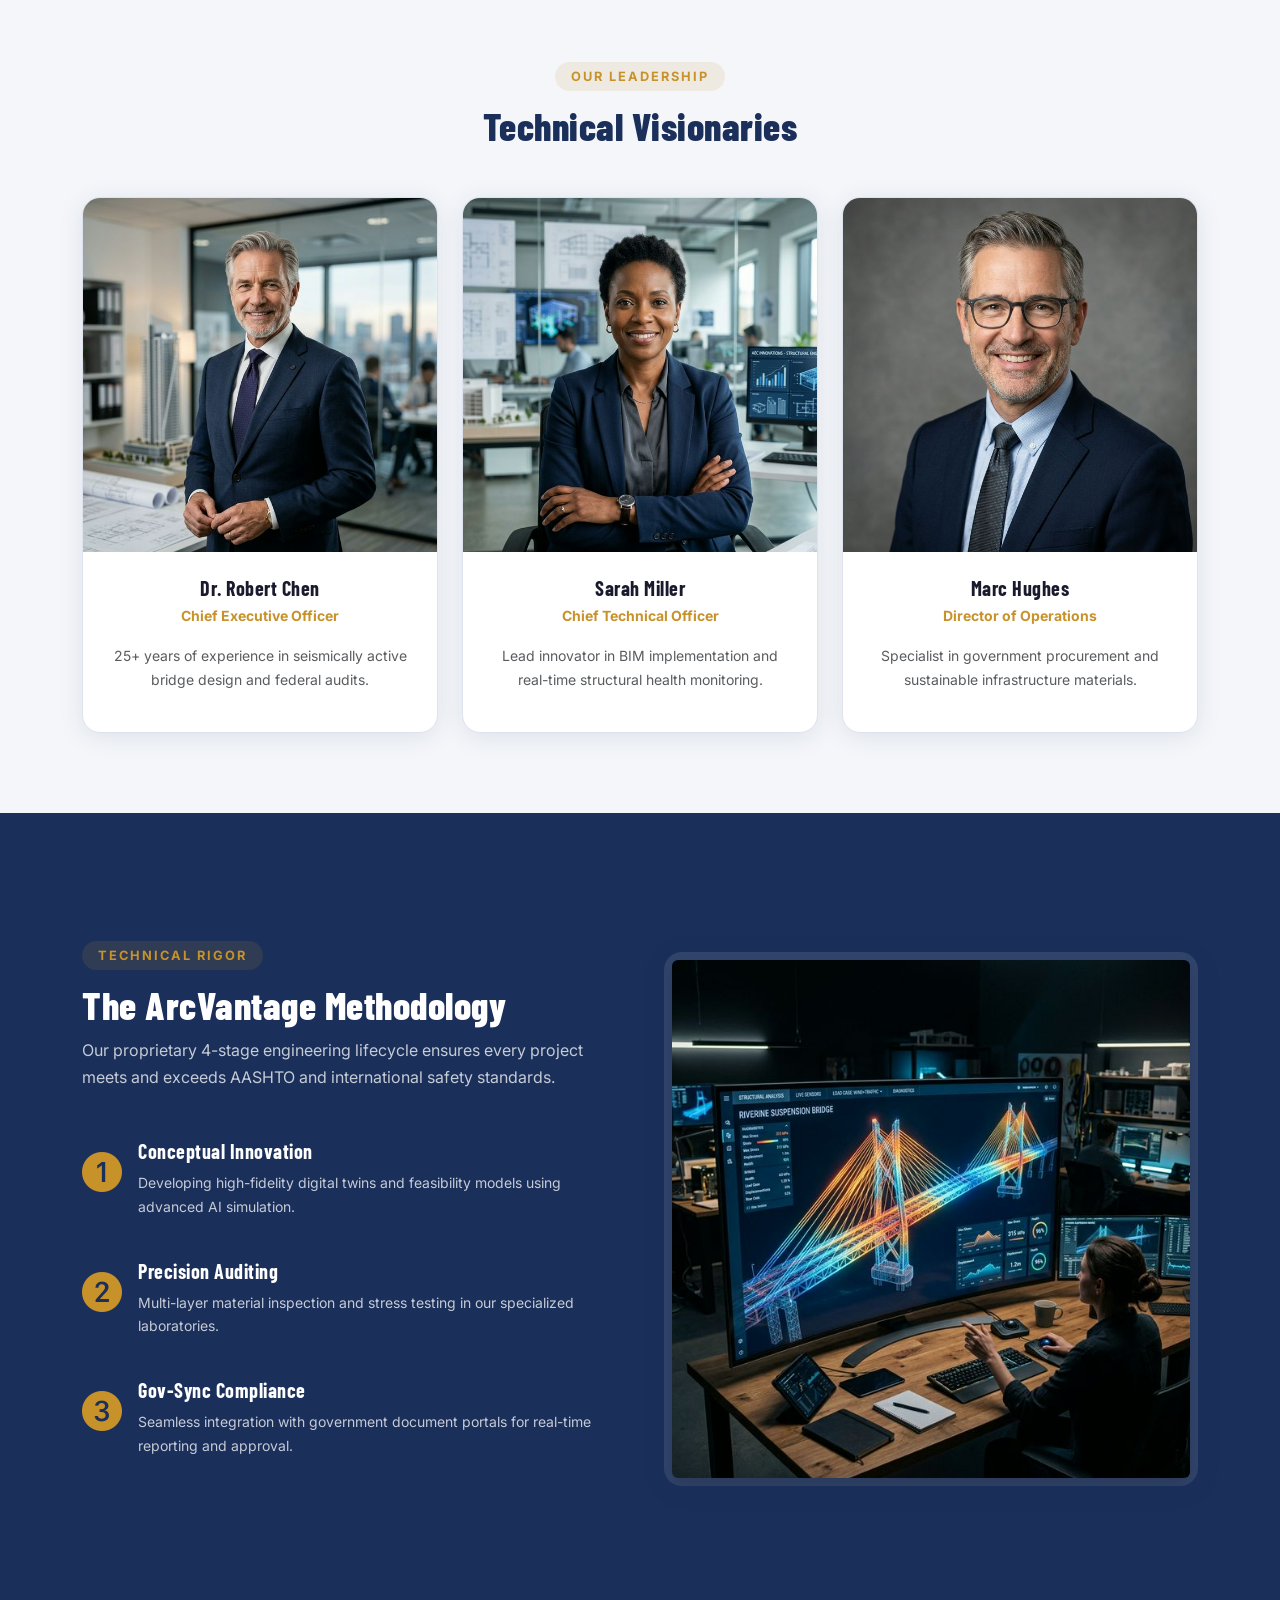
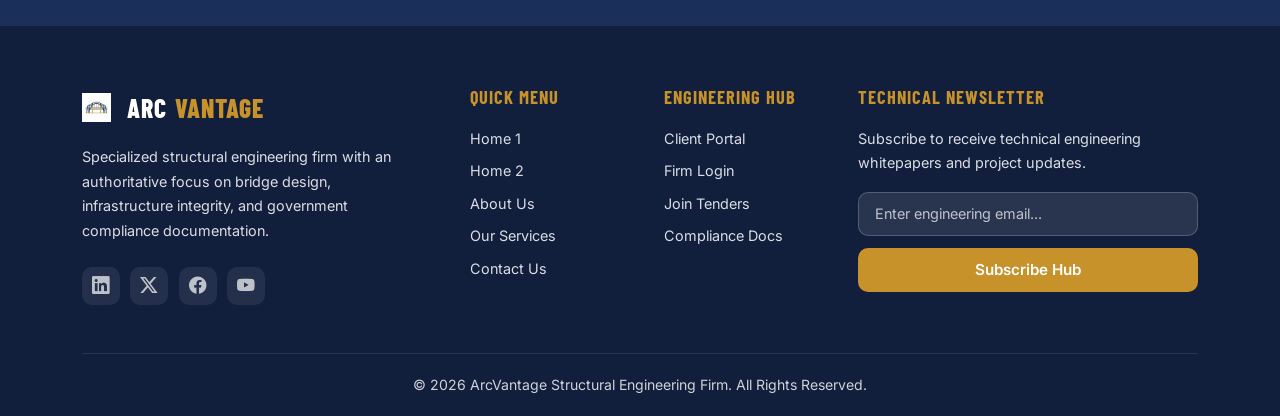
==== commit 4356bce1: "UI refinement: removed social media icons from leadership on About page and updated multiple pages" ====
--- a/about.html
+++ b/about.html
@@ -125,10 +125,7 @@
                             <h5 class="mb-1">Dr. Robert Chen</h5>
                             <p class="small text-secondary-brand fw-bold mb-3">Chief Executive Officer</p>
                             <p class="small text-muted flex-grow-1">25+ years of experience in seismically active bridge design and federal audits.</p>
-                            <div class="d-flex justify-content-center gap-3 mt-auto">
-                                <a href="#" class="text-primary-brand"><i class="bi bi-linkedin"></i></a>
-                                <a href="#" class="text-primary-brand"><i class="bi bi-envelope-fill"></i></a>
-                            </div>
+
                         </div>
                     </div>
                 </div>
@@ -140,10 +137,7 @@
                             <h5 class="mb-1">Sarah Miller</h5>
                             <p class="small text-secondary-brand fw-bold mb-3">Chief Technical Officer</p>
                             <p class="small text-muted flex-grow-1">Lead innovator in BIM implementation and real-time structural health monitoring.</p>
-                            <div class="d-flex justify-content-center gap-3 mt-auto">
-                                <a href="#" class="text-primary-brand"><i class="bi bi-linkedin"></i></a>
-                                <a href="#" class="text-primary-brand"><i class="bi bi-envelope-fill"></i></a>
-                            </div>
+
                         </div>
                     </div>
                 </div>
@@ -155,10 +149,7 @@
                             <h5 class="mb-1">Marc Hughes</h5>
                             <p class="small text-secondary-brand fw-bold mb-3">Director of Operations</p>
                             <p class="small text-muted flex-grow-1">Specialist in government procurement and sustainable infrastructure materials.</p>
-                            <div class="d-flex justify-content-center gap-3 mt-auto">
-                                <a href="#" class="text-primary-brand"><i class="bi bi-linkedin"></i></a>
-                                <a href="#" class="text-primary-brand"><i class="bi bi-envelope-fill"></i></a>
-                            </div>
+
                         </div>
                     </div>
                 </div>
--- a/assets/css/style.css
+++ b/assets/css/style.css
@@ -195,9 +195,10 @@
   transform: translateY(-4px);
 }
 .brand-card .card-img-top {
-  height: 200px;
+  aspect-ratio: 16 / 9;
+  width: 100%;
+  height: auto;
   object-fit: cover;
-  width: 100%;
 }
 .brand-card .card-body { padding: 1.5rem; }
 
@@ -235,7 +236,7 @@
 
 .navbar-brand {
   font-family: 'Barlow Condensed', sans-serif;
-  font-size: 1.5rem;
+  font-size: 1.6rem;
   font-weight: 800;
   letter-spacing: 1px;
   display: flex !important;
@@ -249,7 +250,7 @@
 .navbar-brand:hover { opacity: 0.85; }
 
 .brand-logo-img {
-  height: 1.6rem;
+  height: 1.8rem;
   width: auto;
   vertical-align: middle;
 }
@@ -265,7 +266,7 @@
 }
 .brand-navbar .navbar-brand {
   font-family: 'Barlow Condensed', sans-serif;
-  font-size: 1.5rem;
+  font-size: 1.6rem;
   font-weight: 800;
   color: #fff !important;
   letter-spacing: 1px;
@@ -311,23 +312,26 @@
 .navbar-btn { min-width: 90px; justify-content: center; }
 
 /* ---- Theme Toggle ---- */
-#themeToggle {
-  background: rgba(255,255,255,0.1);
-  border: 1.5px solid rgba(255,255,255,0.3);
-  color: #fff;
+#themeToggle, .themeToggle {
+  background: #fff;
+  border: 1.5px solid #fff;
+  color: var(--primary);
   border-radius: 50px;
-  width: 38px;
-  height: 38px;
+  width: 40px;
+  height: 40px;
   display: flex;
   align-items: center;
   justify-content: center;
   cursor: pointer;
   transition: var(--transition);
   font-size: 1.1rem;
-}
-#themeToggle:hover {
+  box-shadow: 0 2px 10px rgba(0,0,0,0.1);
+}
+#themeToggle:hover, .themeToggle:hover {
   background: var(--secondary);
   border-color: var(--secondary);
+  color: #fff;
+  transform: scale(1.1);
 }
 
 /* ---- Hero Sections ---- */
@@ -419,7 +423,7 @@
   transition: var(--transition);
 }
 .project-card:hover { transform: translateY(-6px); box-shadow: var(--shadow-hover); }
-.project-card img { width: 100%; height: 240px; object-fit: cover; }
+.project-card img { width: 100%; height: auto; aspect-ratio: 4 / 3; object-fit: cover; }
 .project-card .project-info {
   padding: 1.25rem;
   border-top: 3px solid var(--secondary);
@@ -443,7 +447,7 @@
   height: 100%;
 }
 .service-card:hover { transform: translateY(-6px); box-shadow: var(--shadow-hover); border-color: var(--secondary); }
-.service-card .svc-img { height: 180px; object-fit: cover; width: 100%; }
+.service-card .svc-img { aspect-ratio: 16 / 9; width: 100%; height: auto; object-fit: cover; }
 .service-card .svc-body { padding: 1.5rem; }
 .service-card .svc-icon {
   width: 54px; height: 54px;
@@ -482,12 +486,13 @@
 .brand-footer a:hover { color: var(--secondary); padding-left: 4px; }
 .brand-footer .footer-brand-name {
   font-family: 'Barlow Condensed', sans-serif;
-  font-size: 1.8rem;
+  font-size: 1.6rem;
   font-weight: 800;
   color: #fff;
   letter-spacing: 1px;
   display: flex;
   align-items: center;
+  gap: 0.5rem;
 }
 .brand-footer .footer-brand-name span { color: var(--secondary); }
 .brand-footer .footer-desc,
@@ -572,21 +577,40 @@
 .auth-wrapper {
   min-height: 100vh;
   display: flex;
+  flex-direction: column;
   align-items: center;
   justify-content: center;
   background: linear-gradient(135deg, var(--primary-dark) 0%, var(--primary) 60%, var(--tertiary) 100%);
   padding: 2rem 1rem;
 }
 .auth-card {
-  background: var(--bg-card);
+  background: #475569; /* Balanced slate-grey to support white text visibility */
   border-radius: var(--radius-lg);
   padding: 2.5rem 2rem;
   width: 100%;
   max-width: 440px;
   box-shadow: 0 16px 48px rgba(0,0,0,0.2);
-}
-.auth-card h2 { font-size: 2rem; font-weight: 800; color: var(--primary); }
+  color: #ffffff; /* Universal white text inside auth card for contrast */
+}
+[data-theme="dark"] .auth-card {
+  background: var(--bg-card); /* Revert to standard dark theme card color */
+}
+.auth-card h2 { font-size: 2rem; font-weight: 800; color: #ffffff; }
 [data-theme="dark"] .auth-card h2 { color: var(--secondary); }
+
+/* Brand inside auth cards — remains consistent with white text as requested */
+.auth-card .navbar-brand {
+  font-family: 'Barlow Condensed', sans-serif;
+  font-size: 1.6rem;
+  font-weight: 800;
+  letter-spacing: 1px;
+  color: #fff !important;
+  gap: 0.5rem;
+  transition: none;
+}
+.auth-card .navbar-brand span { color: var(--secondary) !important; transition: none; }
+.auth-card .navbar-brand .brand-logo-img { height: 1.8rem; width: auto; }
+/* Note: No [data-theme="dark"] override for .auth-card .navbar-brand to keep it consistent */
 .auth-card .form-control {
   background: var(--bg-card); /* Use card background for better contrast against wrapper */
   border: 1.5px solid var(--border);
@@ -625,6 +649,30 @@
 [data-theme="dark"] .text-primary:hover {
     color: white !important;
 }
+
+/* ---- Dashboard & Components Dark Mode Enhancements ---- */
+[data-theme="dark"] .table {
+  --bs-table-color: var(--text-main);
+  --bs-table-bg: transparent;
+  --bs-table-border-color: var(--border);
+  --bs-table-striped-color: var(--text-main);
+  --bs-table-striped-bg: rgba(255, 255, 255, 0.05);
+  --bs-table-hover-color: var(--text-main);
+  --bs-table-hover-bg: rgba(255, 255, 255, 0.075);
+}
+[data-theme="dark"] .table th { color: var(--secondary); }
+[data-theme="dark"] .breadcrumb-item.active { color: var(--secondary) !important; }
+[data-theme="dark"] .breadcrumb-item a { color: var(--text-muted) !important; }
+[data-theme="dark"] .breadcrumb-item + .breadcrumb-item::before { color: var(--text-muted); }
+[data-theme="dark"] .btn-light { background-color: var(--bg); border-color: var(--border); color: var(--text-main); }
+[data-theme="dark"] .btn-light:hover { background-color: var(--border); color: var(--secondary); }
+[data-theme="dark"] .btn-outline-secondary { color: var(--text-main); border-color: var(--border); }
+[data-theme="dark"] .btn-outline-secondary:hover { background-color: var(--border); color: var(--secondary); }
+[data-theme="dark"] .dropdown-menu { background-color: var(--bg-card); border-color: var(--border); }
+[data-theme="dark"] .dropdown-item { color: var(--text-main); }
+[data-theme="dark"] .dropdown-item:hover { background-color: var(--border); color: var(--secondary); }
+[data-theme="dark"] .list-group-item { background-color: transparent; color: var(--text-main); border-color: var(--border); }
+
 .social-login-btn {
   display: flex;
   align-items: center;
@@ -664,7 +712,7 @@
 .dashboard-wrapper { display: flex; min-height: 100vh; }
 .dash-sidebar {
   width: 260px;
-  min-height: 100vh;
+  height: 100vh;
   background: var(--primary);
   color: #fff;
   flex-shrink: 0;
@@ -674,6 +722,21 @@
   display: flex;
   flex-direction: column;
   transition: all 0.3s ease-in-out;
+}
+
+/* Custom scrollbar for sidebar */
+.dash-sidebar::-webkit-scrollbar {
+  width: 5px;
+}
+.dash-sidebar::-webkit-scrollbar-track {
+  background: transparent;
+}
+.dash-sidebar::-webkit-scrollbar-thumb {
+  background: rgba(255, 255, 255, 0.2);
+  border-radius: 10px;
+}
+.dash-sidebar::-webkit-scrollbar-thumb:hover {
+  background: rgba(255, 255, 255, 0.4);
 }
 @media (max-width: 991.98px) {
   .dash-sidebar {
@@ -691,10 +754,12 @@
 }
 .dash-sidebar .sidebar-brand-name {
   font-family: 'Barlow Condensed', sans-serif;
-  font-size: 1.5rem;
+  font-size: 1.6rem;
   font-weight: 800;
   color: #fff;
   letter-spacing: 1px;
+  display: flex;
+  align-items: center;
   gap: 0.5rem;
 }
 .dash-sidebar .sidebar-brand-name:hover span {
@@ -1149,23 +1214,26 @@
 }
 
 /* ---- RTL Toggle Button ---- */
-#rtlToggle {
-  background: rgba(255,255,255,0.1);
-  border: 1.5px solid rgba(255,255,255,0.3);
-  color: #fff;
+#rtlToggle, .rtlToggle {
+  background: #fff;
+  border: 1.5px solid #fff;
+  color: var(--primary);
   border-radius: 50px;
-  width: 38px;
-  height: 38px;
+  width: 40px;
+  height: 40px;
   display: flex;
   align-items: center;
   justify-content: center;
   cursor: pointer;
   transition: var(--transition);
   font-size: 1.1rem;
-}
-#rtlToggle:hover {
+  box-shadow: 0 2px 10px rgba(0,0,0,0.1);
+}
+#rtlToggle:hover, .rtlToggle:hover {
   background: var(--secondary);
   border-color: var(--secondary);
+  color: #fff;
+  transform: scale(1.1);
 }
 
 /* ---- Our Credentials section contrast fix ---- */
@@ -1252,3 +1320,57 @@
   text-align: center;
   justify-content: center;
 }
+
+/* ---- Sidebar Profile Card Action Buttons ---- */
+.sidebar-profile-card {
+  background: rgba(255,255,255,0.06);
+  border: 1px solid rgba(255,255,255,0.1);
+}
+
+/* Logout — full-width labelled button */
+.sidebar-action-btn {
+  display: inline-flex;
+  align-items: center;
+  justify-content: center;
+  gap: 0.45rem;
+  padding: 0.5rem 0.75rem;
+  border-radius: 8px;
+  background: rgba(255,255,255,0.08);
+  border: 1px solid rgba(255,255,255,0.12);
+  color: rgba(255,255,255,0.85);
+  font-size: 0.82rem;
+  font-weight: 600;
+  text-decoration: none;
+  transition: all 0.25s ease;
+  cursor: pointer;
+}
+.sidebar-action-btn:hover {
+  background: rgba(255,255,255,0.15);
+  color: #fff;
+  transform: translateY(-1px);
+}
+.sidebar-action-btn.text-danger { color: #ff6b6b !important; }
+.sidebar-action-btn.text-danger:hover { background: rgba(255,107,107,0.15); color: #ff4444 !important; }
+
+/* Theme / RTL — circular icon-only buttons */
+.sidebar-icon-btn {
+  display: inline-flex;
+  align-items: center;
+  justify-content: center;
+  width: 38px;
+  height: 38px;
+  border-radius: 50%;
+  background: rgba(255,255,255,0.10);
+  border: 1px solid rgba(255,255,255,0.15);
+  color: rgba(255,255,255,0.85);
+  font-size: 1rem;
+  cursor: pointer;
+  transition: all 0.25s ease;
+  flex-shrink: 0;
+}
+.sidebar-icon-btn:hover {
+  background: var(--secondary);
+  border-color: var(--secondary);
+  color: #fff;
+  transform: scale(1.1);
+}
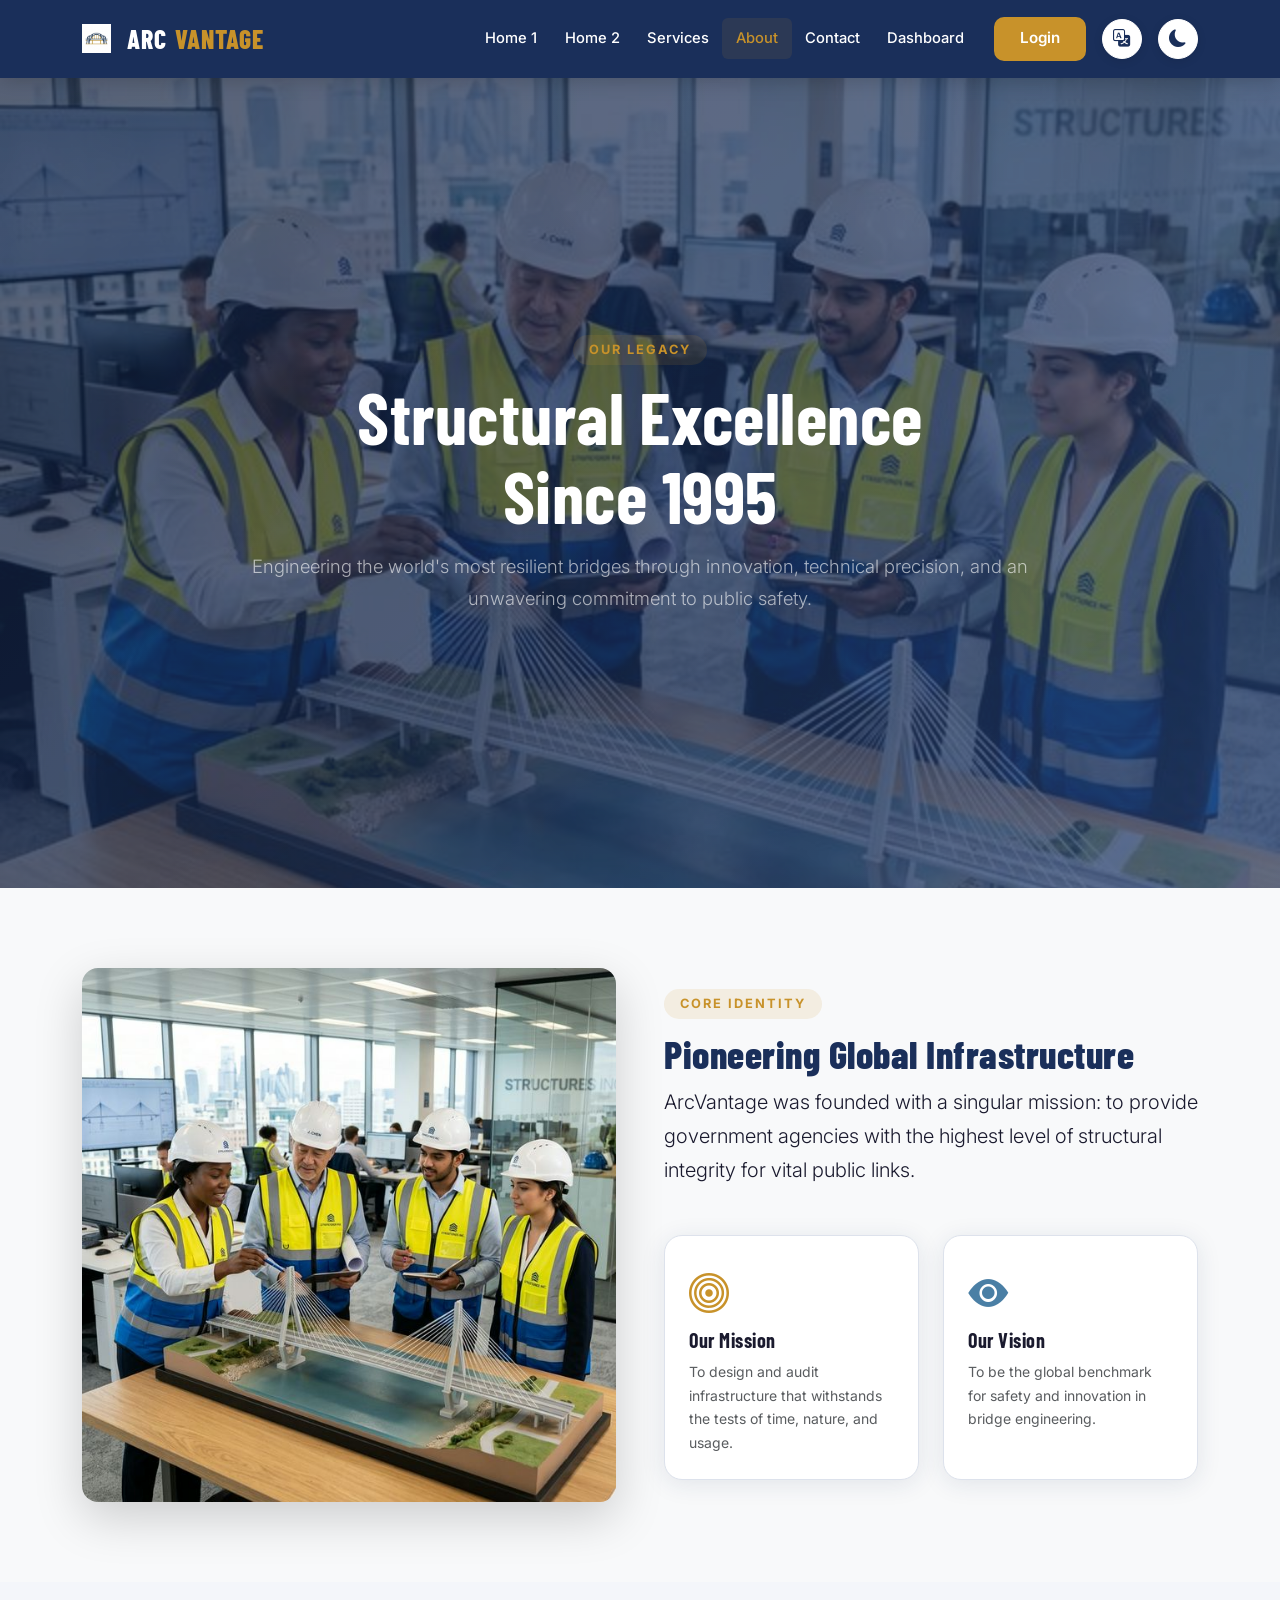
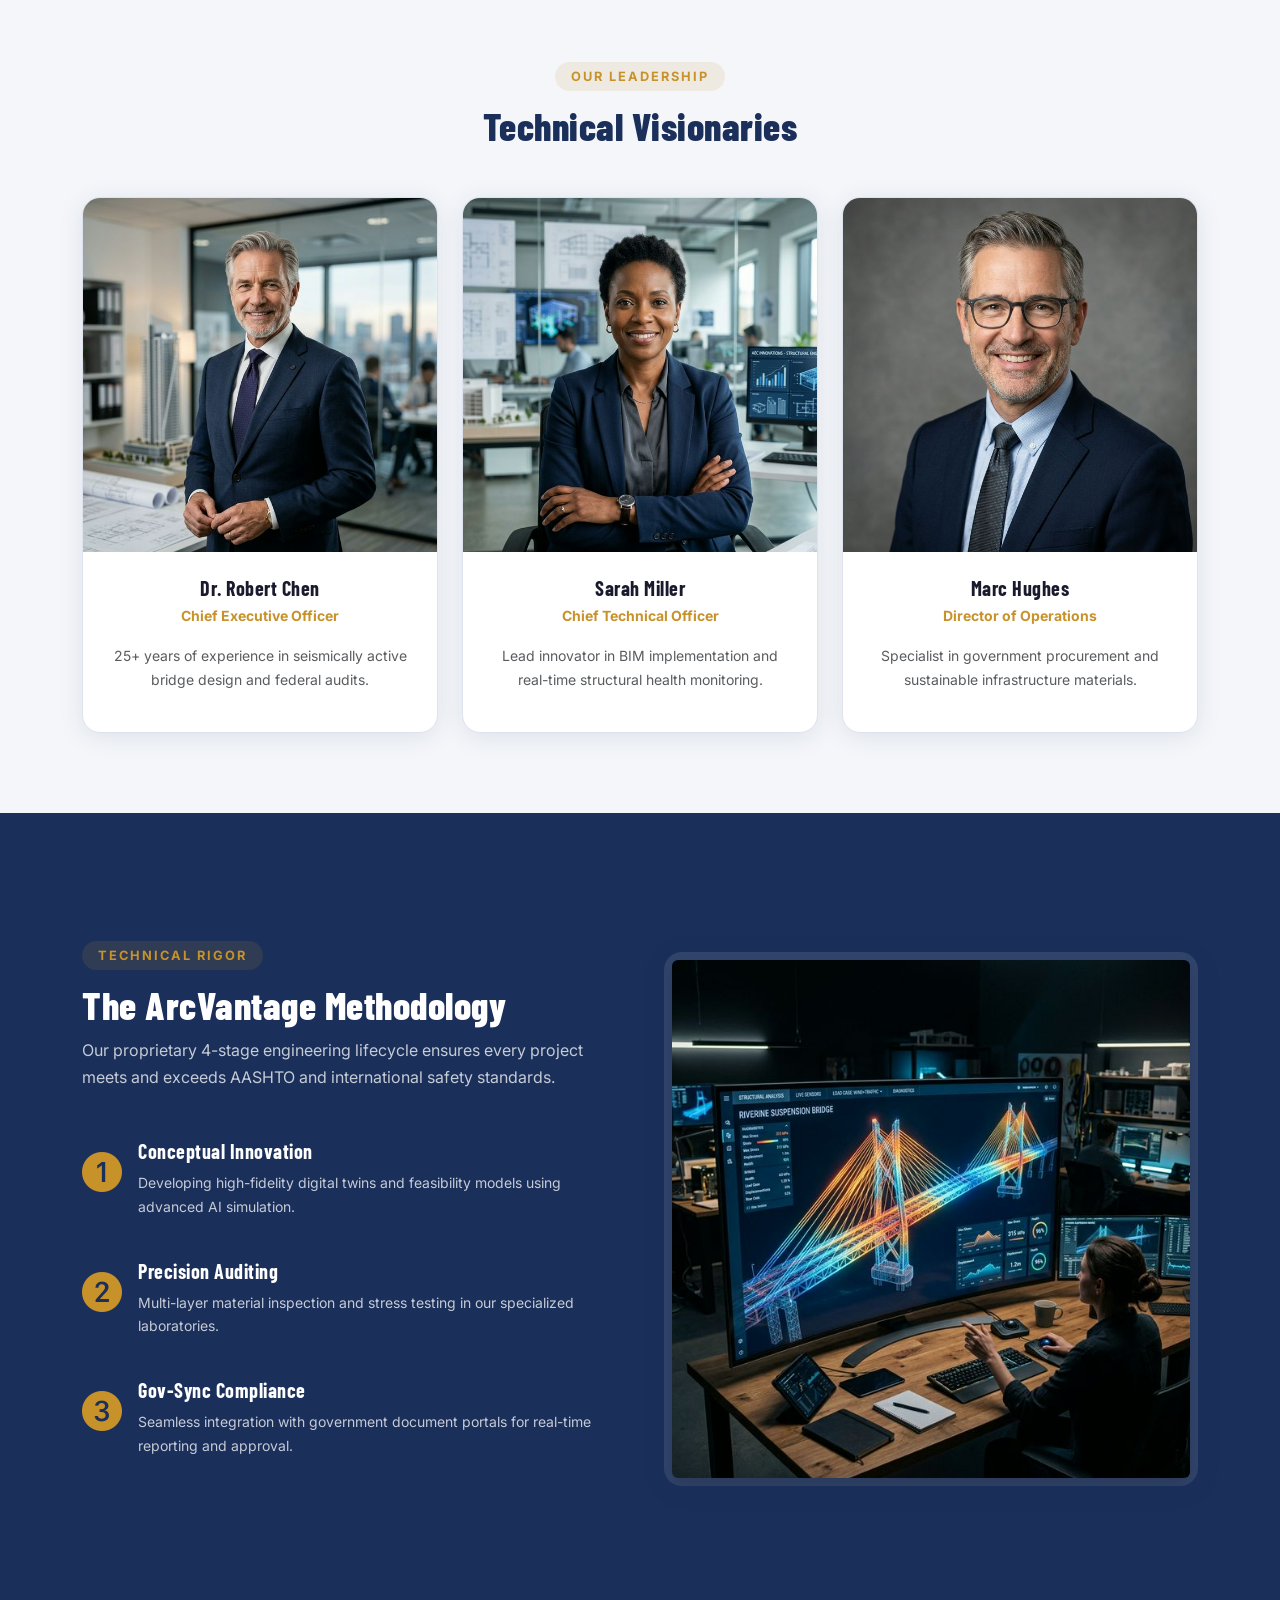
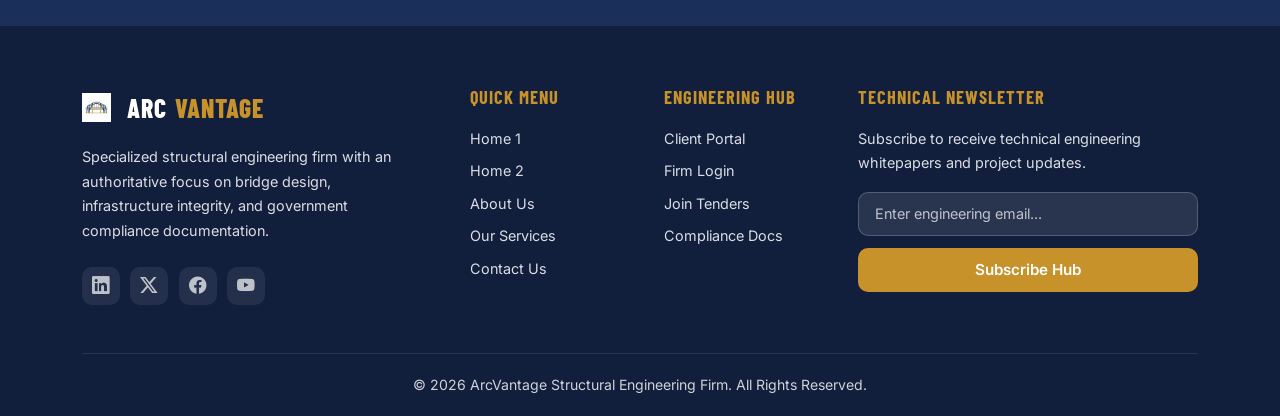
==== commit 8bdf868e: "UI: Replaced repeating hero backgrounds with unique assets for all requested pages (Home1, Home2, Ab" ====
--- a/about.html
+++ b/about.html
@@ -71,7 +71,7 @@
 
     <!-- Hero Section -->
     <header class="hero-section text-white py-5 position-relative">
-        <div class="hero-overlay" style="background-image: url('assets/images/hero.png'); opacity: 0.3;"></div>
+        <div class="hero-overlay" style="background-image: url('assets/images/team.png'); opacity: 0.3;"></div>
         <div class="container py-lg-5 text-center position-relative z-1">
             <span class="section-label">Our Legacy</span>
             <h1 class="display-3 fw-bold mb-3">Structural Excellence <br>Since 1995</h1>
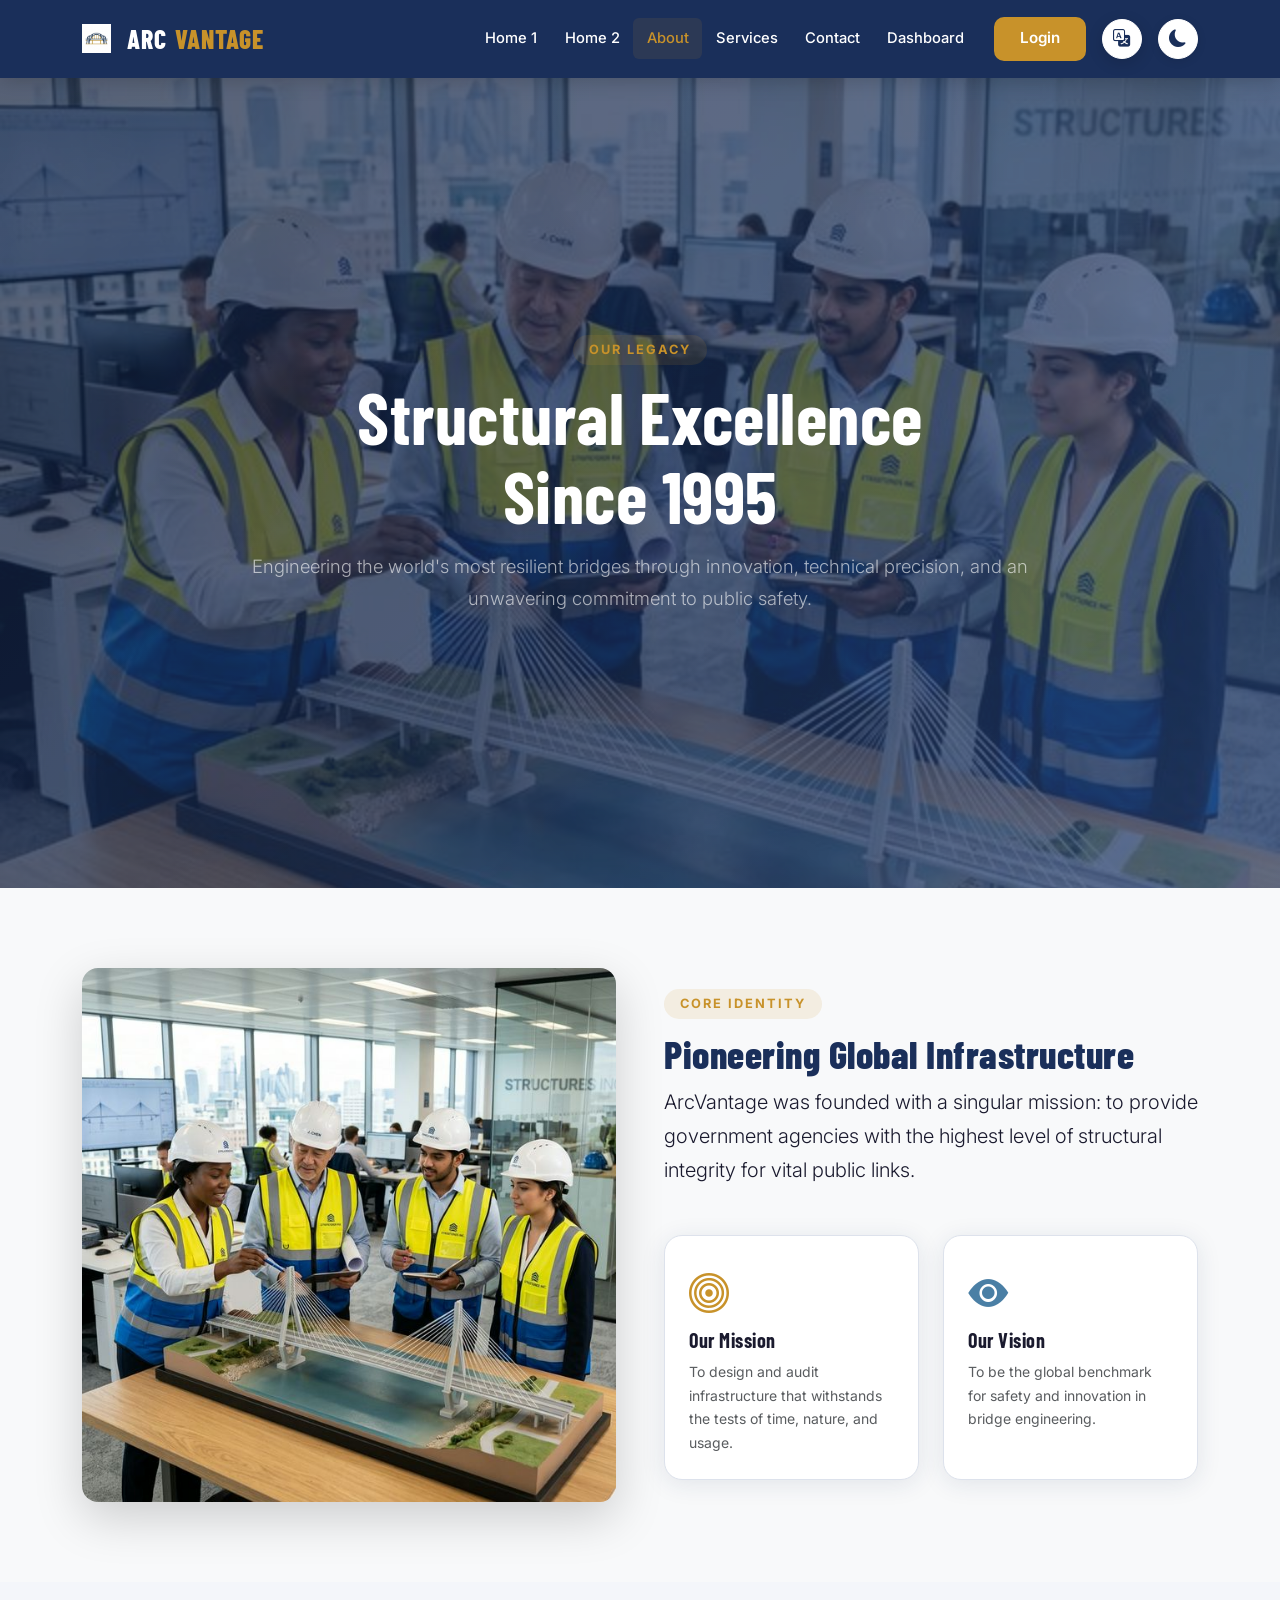
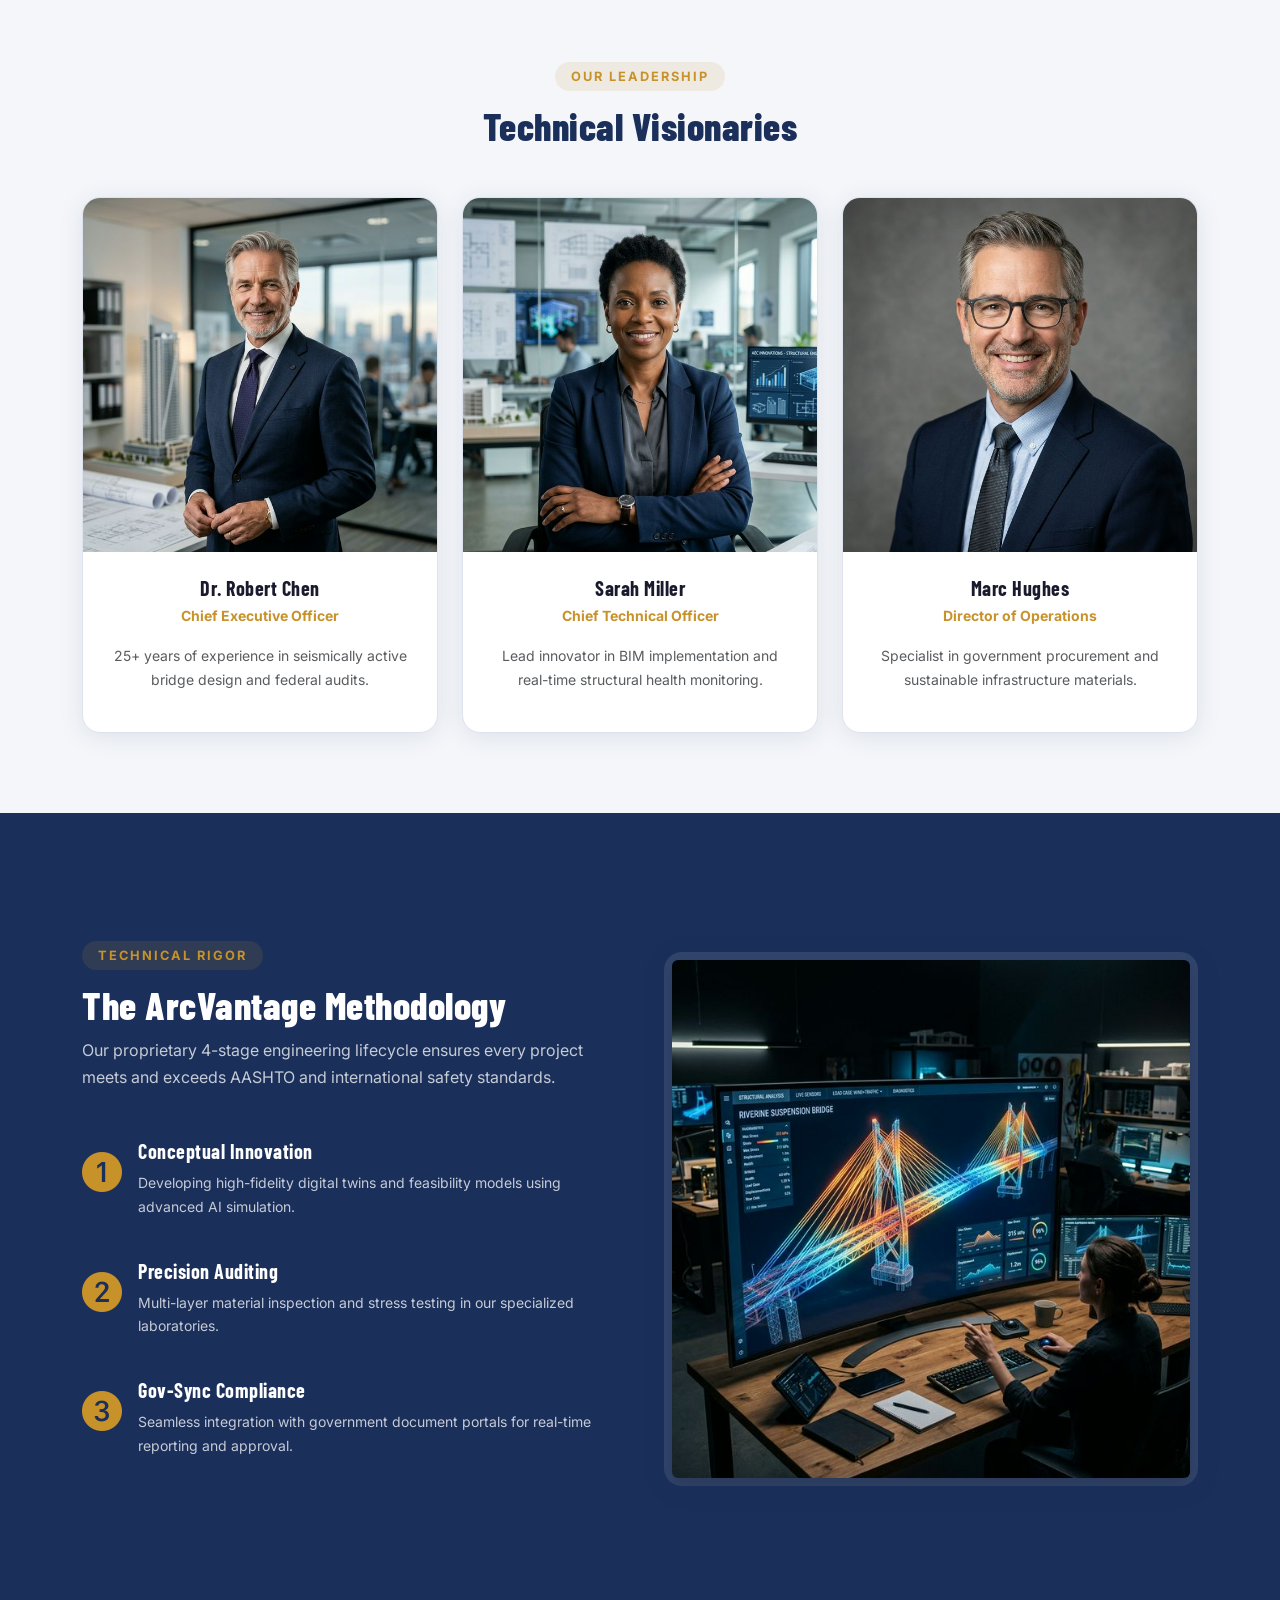
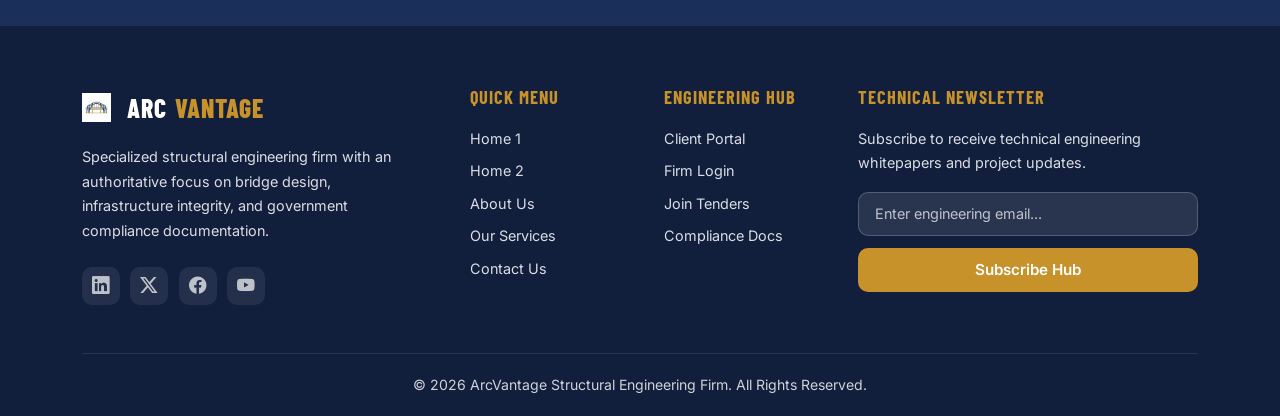
==== commit 68776924: "Add files via upload SuryaCorrected" ====
--- a/about.html
+++ b/about.html
@@ -35,8 +35,8 @@
                     <ul class="navbar-nav ms-auto mb-2 mb-lg-0 align-items-center">
                         <li class="nav-item"><a class="nav-link" href="index.html">Home 1</a></li>
                         <li class="nav-item"><a class="nav-link" href="home2.html">Home 2</a></li>
+                        <li class="nav-item"><a class="nav-link active" href="about.html">About</a></li>
                         <li class="nav-item"><a class="nav-link" href="services.html">Services</a></li>
-                        <li class="nav-item"><a class="nav-link active" href="about.html">About</a></li>
                         <li class="nav-item"><a class="nav-link" href="contact.html">Contact</a></li>
                         <li class="nav-item"><a class="nav-link" href="dashboard.html">Dashboard</a></li>
                         <li class="nav-item ms-lg-3">
@@ -60,8 +60,8 @@
             <ul class="navbar-nav justify-content-end flex-grow-1 pe-3">
                 <li class="nav-item"><a class="nav-link" href="index.html">Home 1</a></li>
                 <li class="nav-item"><a class="nav-link" href="home2.html">Home 2</a></li>
+                <li class="nav-item"><a class="nav-link active" href="about.html">About</a></li>
                 <li class="nav-item"><a class="nav-link" href="services.html">Services</a></li>
-                <li class="nav-item"><a class="nav-link active" href="about.html">About</a></li>
                 <li class="nav-item"><a class="nav-link" href="contact.html">Contact</a></li>
                 <li class="nav-item"><a class="nav-link" href="dashboard.html">Dashboard</a></li>
                 <li class="nav-item mt-3"><a href="login.html" class="btn btn-brand-secondary w-100 text-white">Login</a></li>
--- a/assets/css/style.css
+++ b/assets/css/style.css
@@ -55,6 +55,7 @@
   transition: background-color 0.3s ease, color 0.3s ease;
   line-height: 1.7;
   font-size: 16px;
+  overflow-x: hidden; /* Prevent horizontal scrolling globally */
 }
 img {
   max-width: 100%;
@@ -179,6 +180,13 @@
   transform: translateY(-2px) scale(1.02);
   box-shadow: 0 6px 20px rgba(26,47,90,0.15);
   filter: brightness(1.05);
+}
+
+.hover-opacity {
+  transition: opacity 0.3s ease;
+}
+.hover-opacity:hover {
+  opacity: 0.7;
 }
 
 /* ---- Cards ---- */
@@ -421,12 +429,18 @@
   background: var(--bg-card);
   box-shadow: var(--shadow);
   transition: var(--transition);
+  height: 100%;
+  display: flex;
+  flex-direction: column;
 }
 .project-card:hover { transform: translateY(-6px); box-shadow: var(--shadow-hover); }
 .project-card img { width: 100%; height: auto; aspect-ratio: 4 / 3; object-fit: cover; }
 .project-card .project-info {
   padding: 1.25rem;
   border-top: 3px solid var(--secondary);
+  flex-grow: 1;
+  display: flex;
+  flex-direction: column;
 }
 .project-card .project-category {
   font-size: 0.78rem;
@@ -445,10 +459,17 @@
   overflow: hidden;
   transition: var(--transition);
   height: 100%;
+  display: flex;
+  flex-direction: column;
 }
 .service-card:hover { transform: translateY(-6px); box-shadow: var(--shadow-hover); border-color: var(--secondary); }
 .service-card .svc-img { aspect-ratio: 16 / 9; width: 100%; height: auto; object-fit: cover; }
-.service-card .svc-body { padding: 1.5rem; }
+.service-card .svc-body { 
+  padding: 1.5rem; 
+  flex-grow: 1;
+  display: flex;
+  flex-direction: column;
+}
 .service-card .svc-icon {
   width: 54px; height: 54px;
   background: linear-gradient(135deg, var(--primary), var(--tertiary));
@@ -677,20 +698,20 @@
   display: flex;
   align-items: center;
   justify-content: center;
-  gap: 0.6rem;
-  width: 100%;
-  padding: 0.6rem 1rem;
-  border-radius: var(--radius);
-  border: 1.5px solid var(--border);
+  width: 52px;
+  height: 52px;
+  border-radius: 50%;
+  border: 1px solid var(--border);
+  background: #ffffff;
+  color: var(--text-main);
+  font-size: 1.35rem;
+  transition: var(--transition);
+  cursor: pointer;
+  box-shadow: 0 4px 12px rgba(0,0,0,0.1);
+}
+[data-theme="dark"] .social-login-btn {
   background: var(--bg-card);
-  color: var(--text-main);
-  font-weight: 600;
-  font-size: 0.9rem;
-  display: flex;
-  align-items: center;
-  justify-content: center;
-  gap: 0.6rem;
-  width: 100%;
+  border-color: var(--border);
 }
 .social-login-btn:hover { border-color: var(--primary); color: var(--primary); background: rgba(26,47,90,0.05); }
 .auth-divider {
@@ -823,7 +844,8 @@
 @media (max-width: 991.98px) {
   .dash-main {
     margin-left: 0;
-    padding: 1.5rem;
+    padding: 1rem;
+    overflow-x: hidden; /* Contain Bootstrap rows on mobile */
   }
 }
 [dir="rtl"] .dash-main { margin-left: 0; margin-right: 260px; }
@@ -831,6 +853,11 @@
   [dir="rtl"] .dash-main { margin-right: 0; }
   [dir="rtl"] .dash-sidebar { left: auto; right: -260px; }
   [dir="rtl"] .dash-sidebar.open { right: 0; left: auto; }
+}
+.dashboard-wrapper {
+    display: flex;
+    width: 100%;
+    overflow-x: hidden;
 }
 .dash-topbar {
   display: flex;
@@ -1158,13 +1185,136 @@
   .dash-sidebar.open { transform: translateX(0); }
   .dash-main { margin-left: 0 !important; margin-right: 0 !important; }
 }
-@media (max-width: 768px) {
-  .section-pad { padding: 50px 0; }
-  .hero-section { min-height: 75vh; }
-  .hero-section h1 { font-size: 2.2rem; }
-  .stat-card .stat-number { font-size: 2.2rem; }
-  .auth-card { padding: 1.75rem 1.25rem; }
-  .project-card { max-width: 400px; margin-left: auto; margin-right: auto; }
+/* ---- Responsive Dashboard Centering ---- */
+@media (max-width: 991.98px) {
+  .dash-main header {
+    text-align: center;
+    align-items: center !important;
+    padding-top: 1rem; /* Add space at top of header */
+  }
+  .dash-main .header-left, 
+  .dash-main .header-right {
+    width: 100%;
+    justify-content: center !important;
+    align-items: center !important;
+    position: relative;
+  }
+  
+  /* Keep hamburger toggle on the left without overlapping text */
+  #sidebarToggle {
+    position: absolute;
+    left: 0;
+    top: 50%;
+    transform: translateY(-50%);
+    z-index: 100;
+  }
+  
+  /* Ensure header text has breathing room on mobile */
+  .header-left h2 {
+    font-size: 1.5rem;
+    margin-top: 0.5rem;
+    padding: 0 40px; /* Prevent text from hitting the toggle */
+  }
+  
+  .dash-main .header-left nav ol {
+    justify-content: center;
+  }
+  
+  .kpi-card {
+    text-align: center;
+    display: flex;
+    flex-direction: column;
+    align-items: center;
+    padding-top: 3rem; /* Space for icon */
+  }
+  .kpi-card .kpi-icon {
+    left: 50%;
+    transform: translateX(-50%);
+    right: auto;
+    top: 1rem;
+  }
+  .trend-indicator {
+    justify-content: center;
+  }
+  
+  .dash-widget {
+    text-align: center;
+  }
+  .dash-widget > .d-flex,
+  .dash-widget .mb-4.d-flex {
+    flex-direction: column;
+    gap: 1rem;
+    align-items: center !important;
+  }
+  
+  .list-group-item {
+    flex-direction: column;
+    text-align: center;
+    gap: 0.75rem;
+  }
+
+  .activity-item {
+    padding-left: 0;
+    text-align: center;
+  }
+  .activity-item::before {
+    display: none;
+  }
+  .activity-dot {
+    position: relative;
+    margin: 0 auto 0.5rem;
+    display: block;
+  }
+
+  .admin-profile-header {
+    border-left: none !important;
+    padding-left: 0 !important;
+    margin-left: 0 !important;
+    flex-direction: column;
+    text-align: center;
+  }
+  
+  .dash-widget .gap-2.d-flex {
+      flex-direction: column;
+      width: 100%;
+  }
+
+  .dash-table {
+      font-size: 0.8rem;
+  }
+}
+
+/* ---- Responsive Fixes for 360px viewports ---- */
+@media (max-width: 400px) {
+  .brand-navbar .navbar-brand {
+    font-size: 1.25rem; /* Reduce brand size to prevent wrapping */
+    gap: 0.35rem;
+  }
+  .brand-navbar .brand-logo-img {
+    height: 1.5rem;
+  }
+  .brand-navbar .container {
+    padding-left: 10px;
+    padding-right: 10px;
+  }
+  .brand-navbar .btn-brand-secondary {
+    padding-left: 0.75rem !important;
+    padding-right: 0.75rem !important;
+    font-size: 0.8rem;
+  }
+  
+  /* Auth Page Overlap Fixes */
+  .auth-wrapper .position-absolute.top-0.end-0.m-4 {
+    margin: 1rem !important; /* Move toggles closer to edge */
+    gap: 0.75rem !important;
+  }
+  .auth-wrapper .rtlToggle, 
+  .auth-wrapper #themeToggle {
+    font-size: 1.2rem !important; /* Slightly smaller icons */
+  }
+  .auth-card .navbar-brand {
+    font-size: 1.4rem; /* Prevent brand name from hitting toggles */
+  }
 }
 
 /* ---- Animations ---- */
@@ -1214,25 +1364,28 @@
 }
 
 /* ---- RTL Toggle Button ---- */
-#rtlToggle, .rtlToggle {
-  background: #fff;
-  border: 1.5px solid #fff;
-  color: var(--primary);
+/* ---- RTL Toggle Button ---- */
+#rtlToggle, .rtlToggle, .themeToggle {
+  background: #ffffff !important;
+  border: 1.5px solid #ffffff !important;
+  color: var(--primary) !important;
   border-radius: 50px;
   width: 40px;
   height: 40px;
-  display: flex;
+  display: flex !important;
   align-items: center;
   justify-content: center;
   cursor: pointer;
   transition: var(--transition);
   font-size: 1.1rem;
-  box-shadow: 0 2px 10px rgba(0,0,0,0.1);
-}
-#rtlToggle:hover, .rtlToggle:hover {
-  background: var(--secondary);
-  border-color: var(--secondary);
-  color: #fff;
+  box-shadow: 0 4px 15px rgba(0,0,0,0.15);
+  margin-left: 0.75rem;
+}
+
+#rtlToggle:hover, .rtlToggle:hover, .themeToggle:hover {
+  background: var(--secondary) !important;
+  border-color: var(--secondary) !important;
+  color: #fff !important;
   transform: scale(1.1);
 }
 
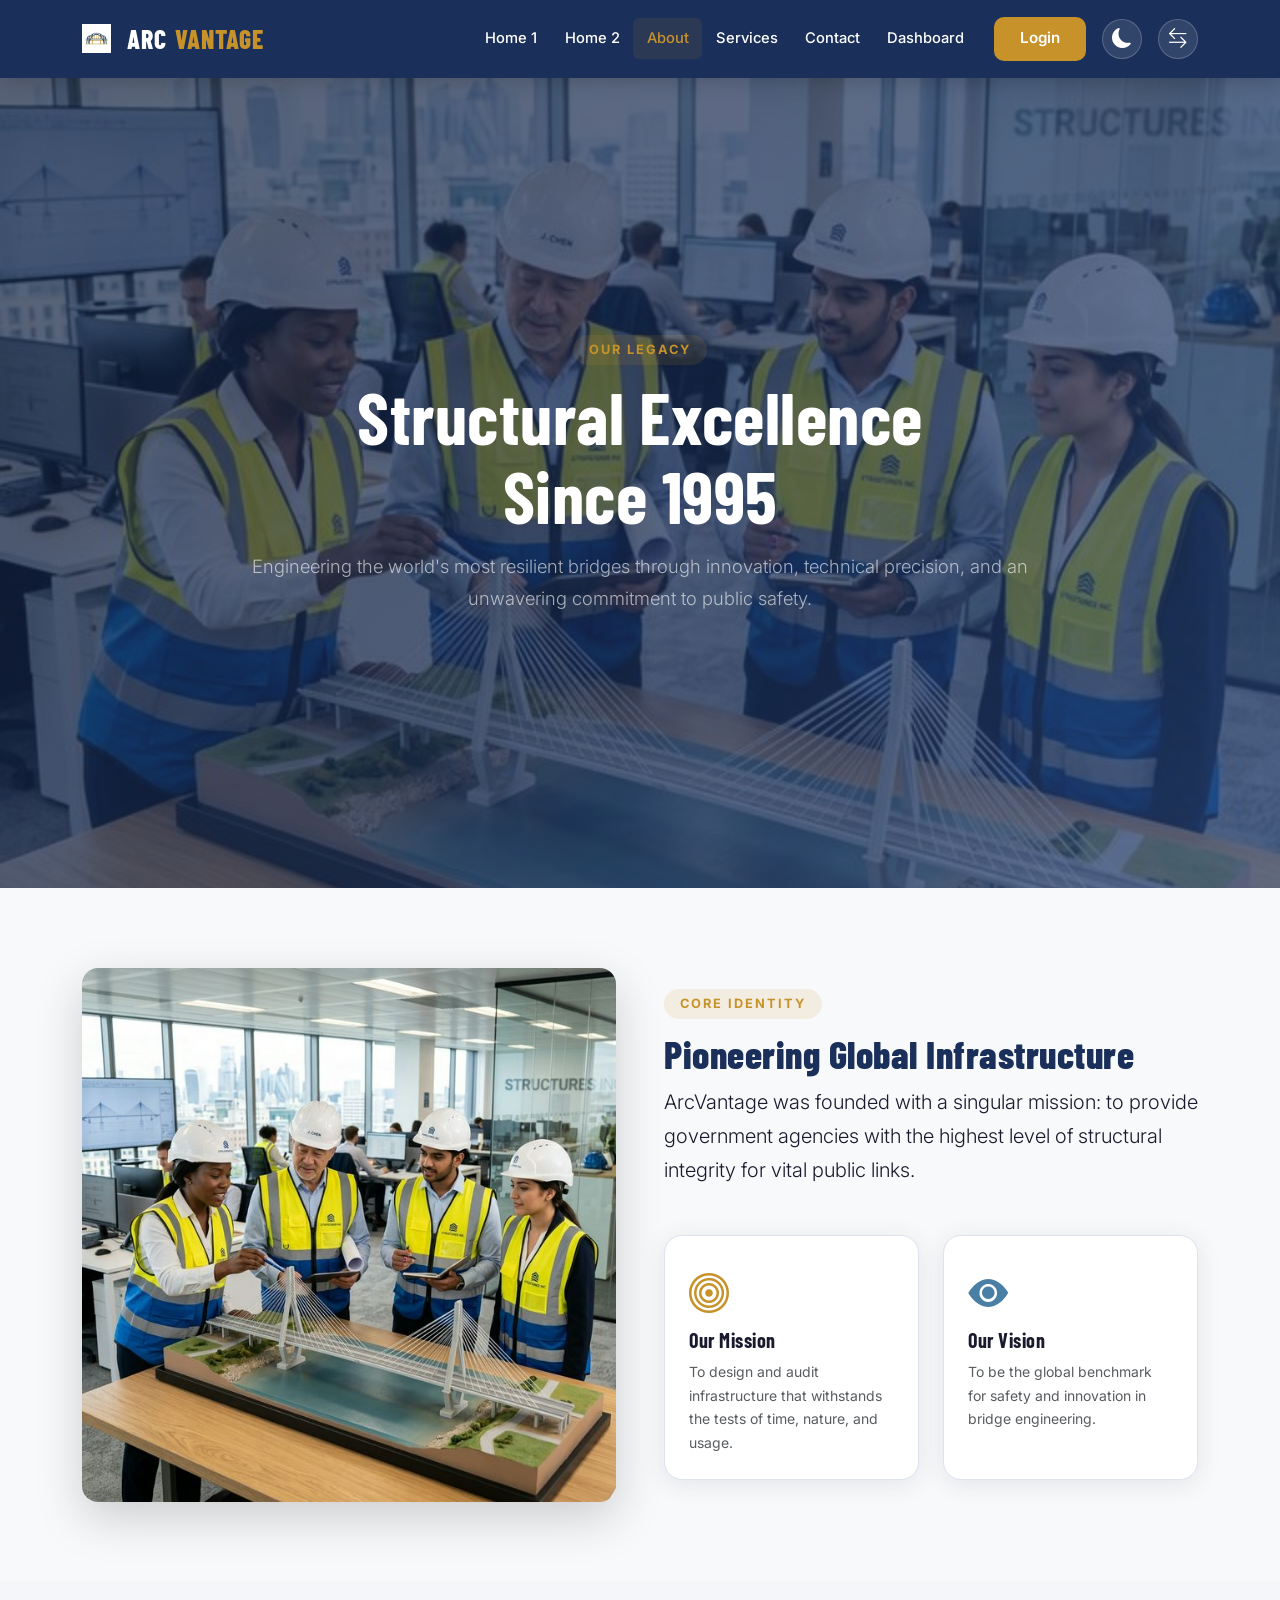
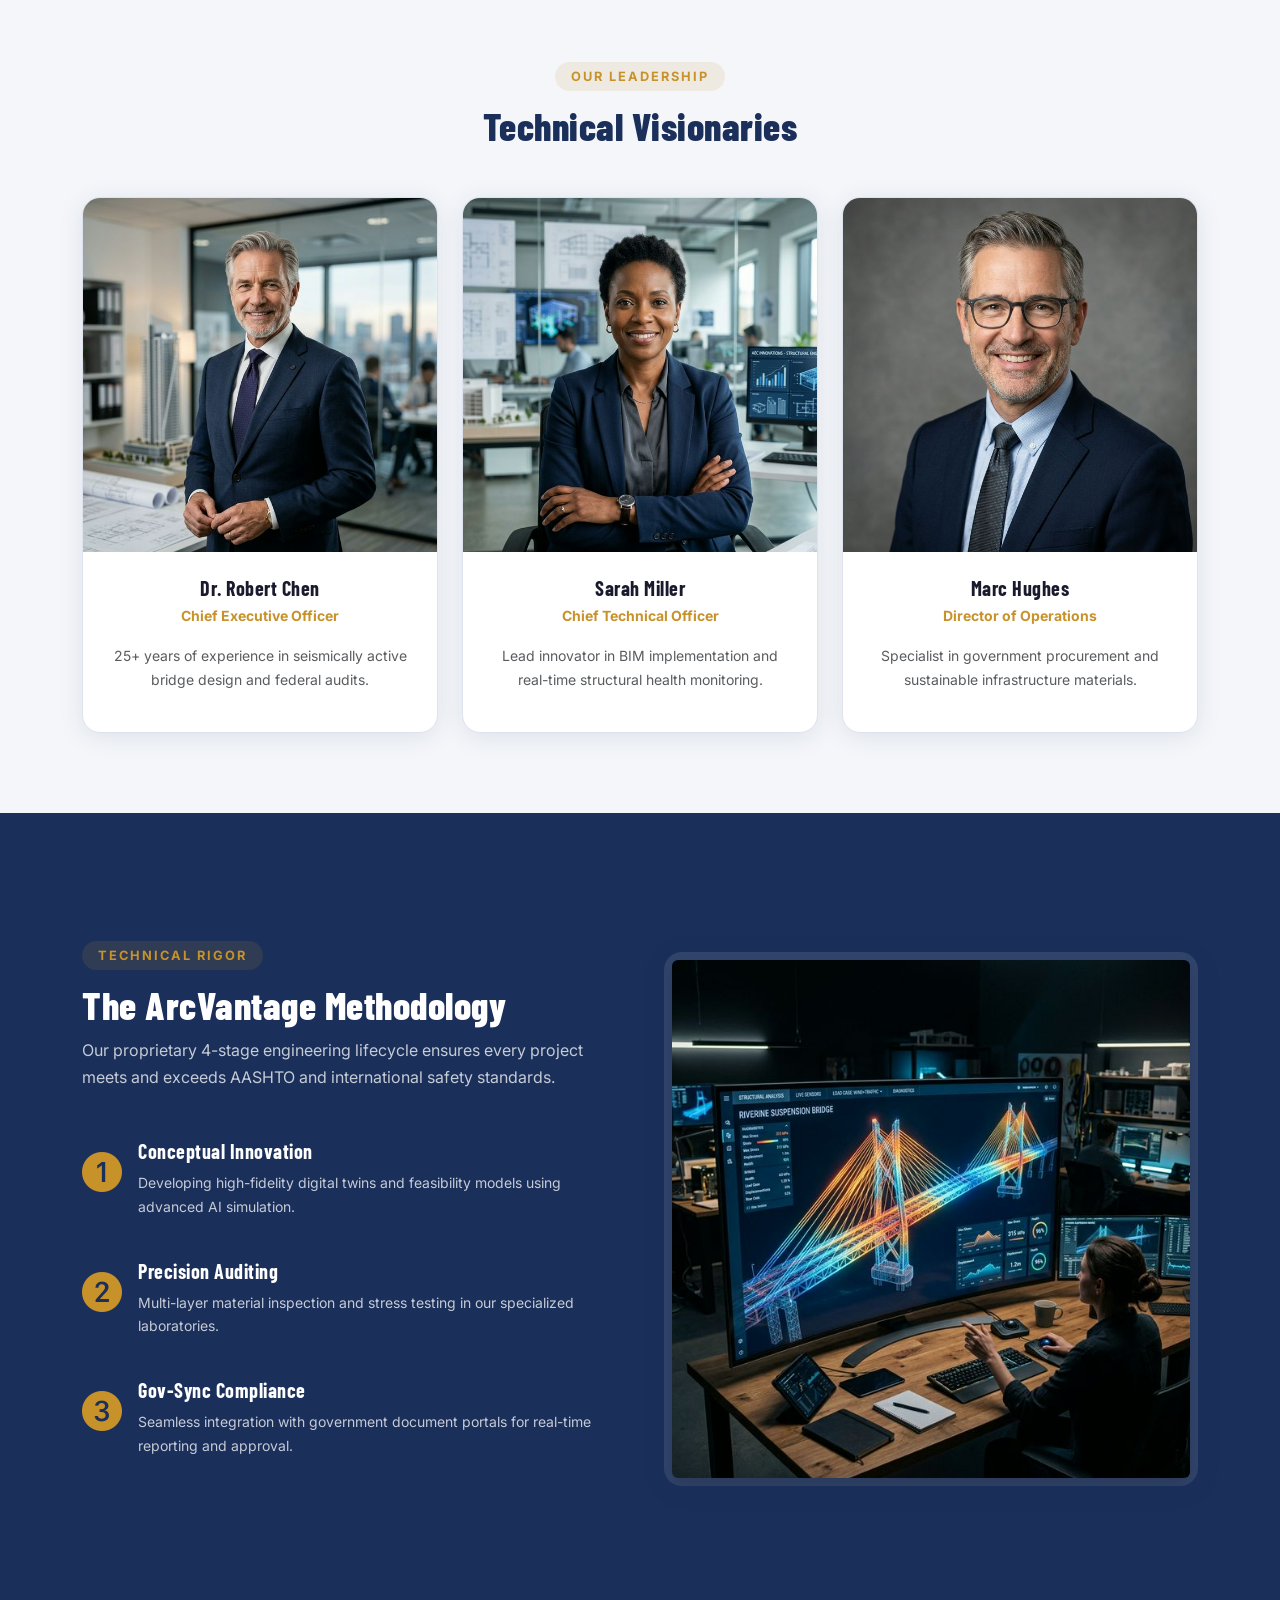
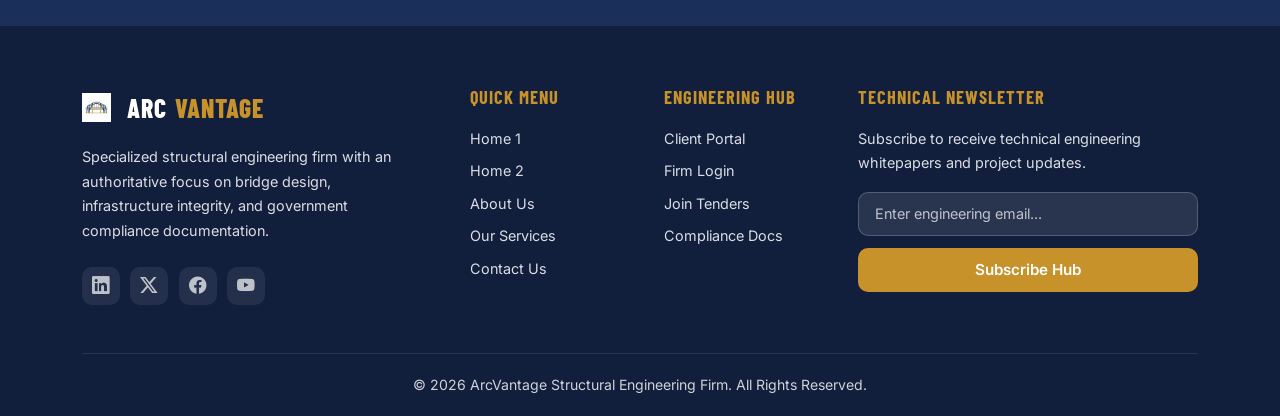
==== commit c8bf9b3b: "Add files via upload correction2" ====
--- a/about.html
+++ b/about.html
@@ -43,8 +43,8 @@
                             <a href="login.html" class="btn btn-brand-secondary btn-sm px-4 text-white">Login</a>
                         </li>
                     </ul>
-                    <div id="rtlToggle" class="ms-lg-3" title="Toggle RTL"><i class="bi bi-translate"></i></div>
-                    <div id="themeToggle" class="ms-lg-3"><i class="bi bi-moon-fill"></i></div>
+                    <div id="themeToggle" class="themeToggle d-none d-lg-flex ms-lg-3" title="Toggle Theme"><i class="bi bi-moon-fill fs-5"></i></div>
+                    <div id="rtlToggle" class="rtlToggle d-none d-lg-flex ms-lg-3" title="Toggle RTL"><i class="bi bi-arrow-left-right fs-5"></i></div>
                 </div>
             </div>
         </div>
@@ -66,6 +66,10 @@
                 <li class="nav-item"><a class="nav-link" href="dashboard.html">Dashboard</a></li>
                 <li class="nav-item mt-3"><a href="login.html" class="btn btn-brand-secondary w-100 text-white">Login</a></li>
             </ul>
+            <div class="d-flex gap-3 justify-content-center pt-4 mt-3 border-top border-white border-opacity-10">
+                <div class="themeToggle toggle-shadow" title="Toggle Theme"><i class="bi bi-moon-fill fs-5"></i></div>
+                <div class="rtlToggle toggle-shadow" title="Toggle RTL"><i class="bi bi-arrow-left-right fs-5"></i></div>
+            </div>
         </div>
     </div>
 
--- a/assets/css/style.css
+++ b/assets/css/style.css
@@ -319,29 +319,6 @@
 
 .navbar-btn { min-width: 90px; justify-content: center; }
 
-/* ---- Theme Toggle ---- */
-#themeToggle, .themeToggle {
-  background: #fff;
-  border: 1.5px solid #fff;
-  color: var(--primary);
-  border-radius: 50px;
-  width: 40px;
-  height: 40px;
-  display: flex;
-  align-items: center;
-  justify-content: center;
-  cursor: pointer;
-  transition: var(--transition);
-  font-size: 1.1rem;
-  box-shadow: 0 2px 10px rgba(0,0,0,0.1);
-}
-#themeToggle:hover, .themeToggle:hover {
-  background: var(--secondary);
-  border-color: var(--secondary);
-  color: #fff;
-  transform: scale(1.1);
-}
-
 /* ---- Hero Sections ---- */
 .hero-section {
   min-height: 90vh;
@@ -1309,8 +1286,8 @@
     gap: 0.75rem !important;
   }
   .auth-wrapper .rtlToggle, 
-  .auth-wrapper #themeToggle {
-    font-size: 1.2rem !important; /* Slightly smaller icons */
+  .themeToggle {
+    font-size: 1.2rem !important; 
   }
   .auth-card .navbar-brand {
     font-size: 1.4rem; /* Prevent brand name from hitting toggles */
@@ -1363,30 +1340,39 @@
   font-size: 1.5rem;
 }
 
-/* ---- RTL Toggle Button ---- */
-/* ---- RTL Toggle Button ---- */
-#rtlToggle, .rtlToggle, .themeToggle {
-  background: #ffffff !important;
-  border: 1.5px solid #ffffff !important;
-  color: var(--primary) !important;
-  border-radius: 50px;
+
+/* ---- Unified Theme & RTL Toggles ---- */
+.themeToggle, .rtlToggle {
   width: 40px;
   height: 40px;
   display: flex !important;
   align-items: center;
   justify-content: center;
   cursor: pointer;
-  transition: var(--transition);
+  border-radius: 50%;
+  transition: all 0.3s ease;
   font-size: 1.1rem;
-  box-shadow: 0 4px 15px rgba(0,0,0,0.15);
-  margin-left: 0.75rem;
-}
-
-#rtlToggle:hover, .rtlToggle:hover, .themeToggle:hover {
+  background: rgba(255,255,255,0.1);
+  border: 1px solid rgba(255,255,255,0.2);
+  color: #ffffff;
+}
+
+[data-theme="dark"] .themeToggle, 
+[data-theme="dark"] .rtlToggle {
+  background: rgba(255,255,255,0.05);
+  border-color: rgba(255,255,255,0.1);
+}
+
+.themeToggle:hover, .rtlToggle:hover {
   background: var(--secondary) !important;
   border-color: var(--secondary) !important;
-  color: #fff !important;
-  transform: scale(1.1);
+  color: #ffffff !important;
+  transform: scale(1.1) rotate(5deg);
+}
+
+/* Shadow for toggles when they are on white backgrounds (Dashboard/Auth) */
+.toggle-shadow {
+  box-shadow: 0 4px 15px rgba(0,0,0,0.15);
 }
 
 /* ---- Our Credentials section contrast fix ---- */
@@ -1527,3 +1513,10 @@
   color: #fff;
   transform: scale(1.1);
 }
+
+.sidebar-icon-btn:hover {
+  background: var(--secondary);
+  border-color: var(--secondary);
+  color: #fff;
+  transform: scale(1.1);
+}
